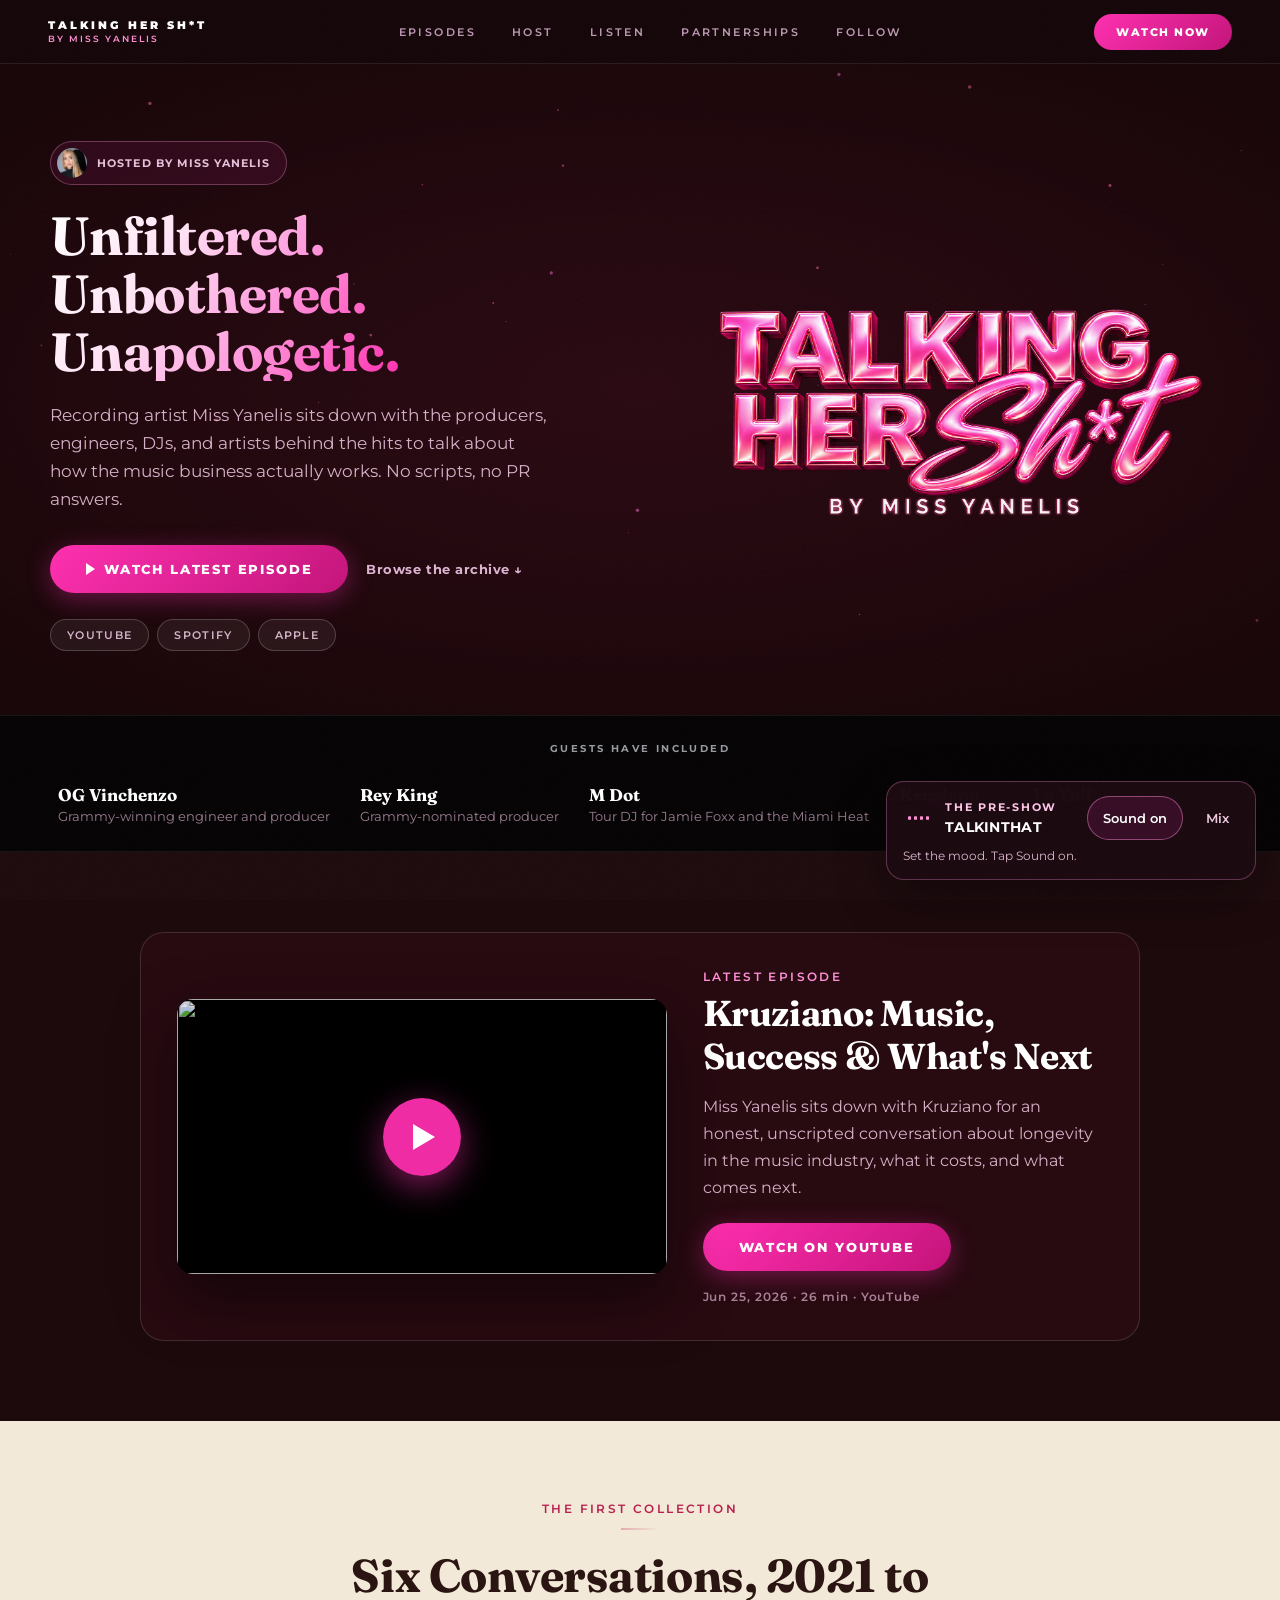
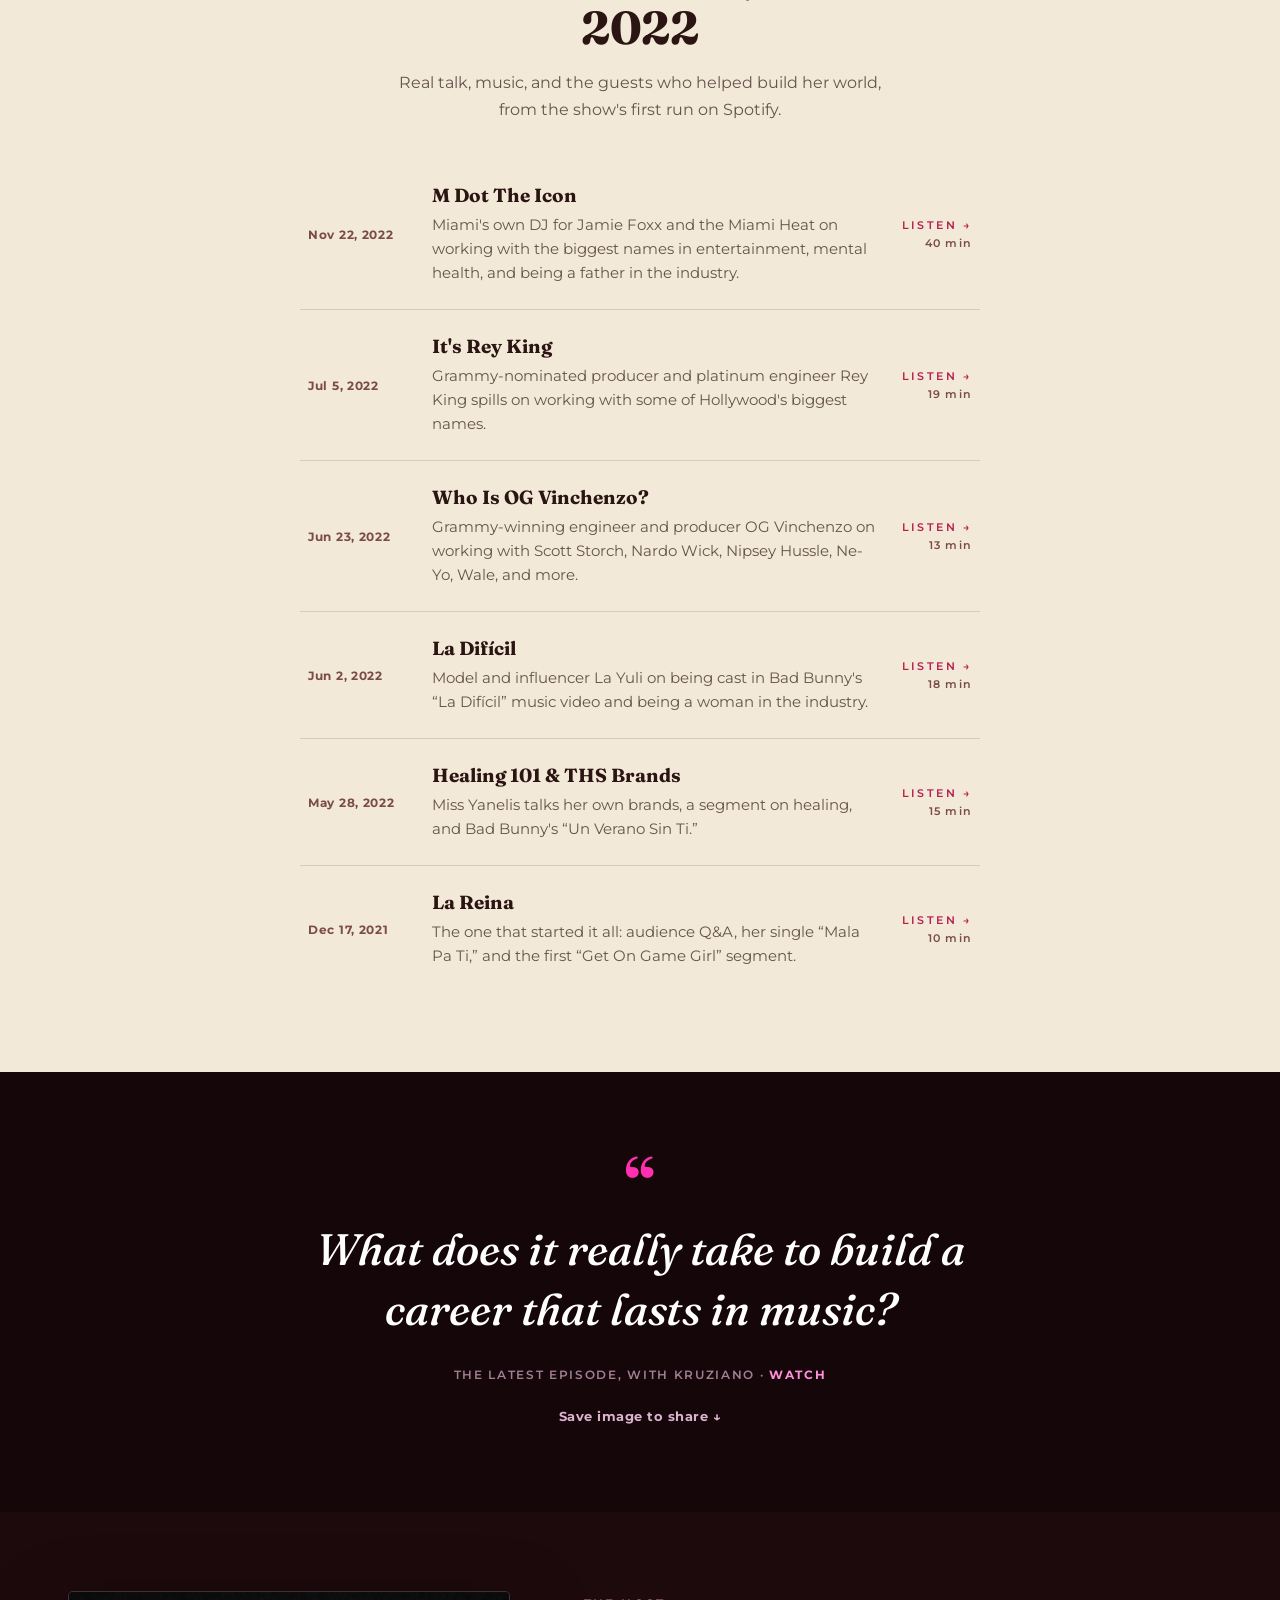
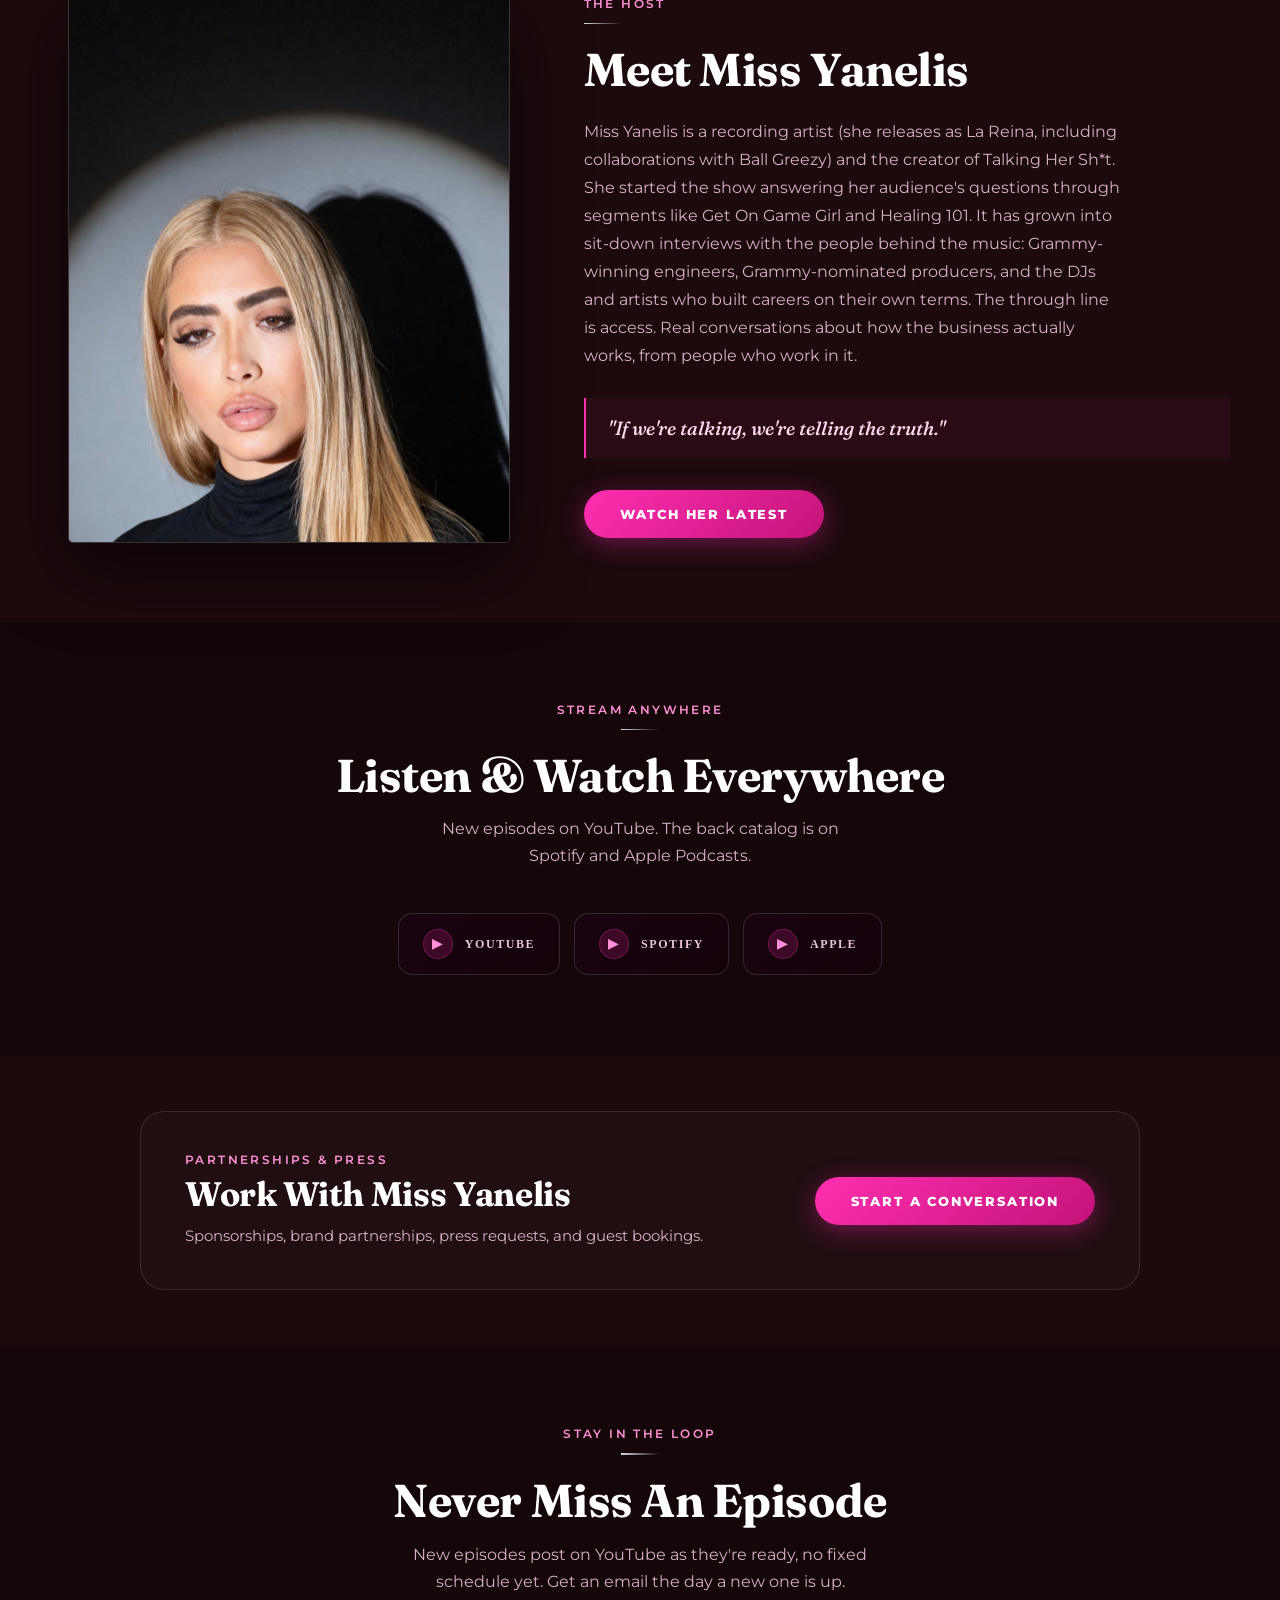
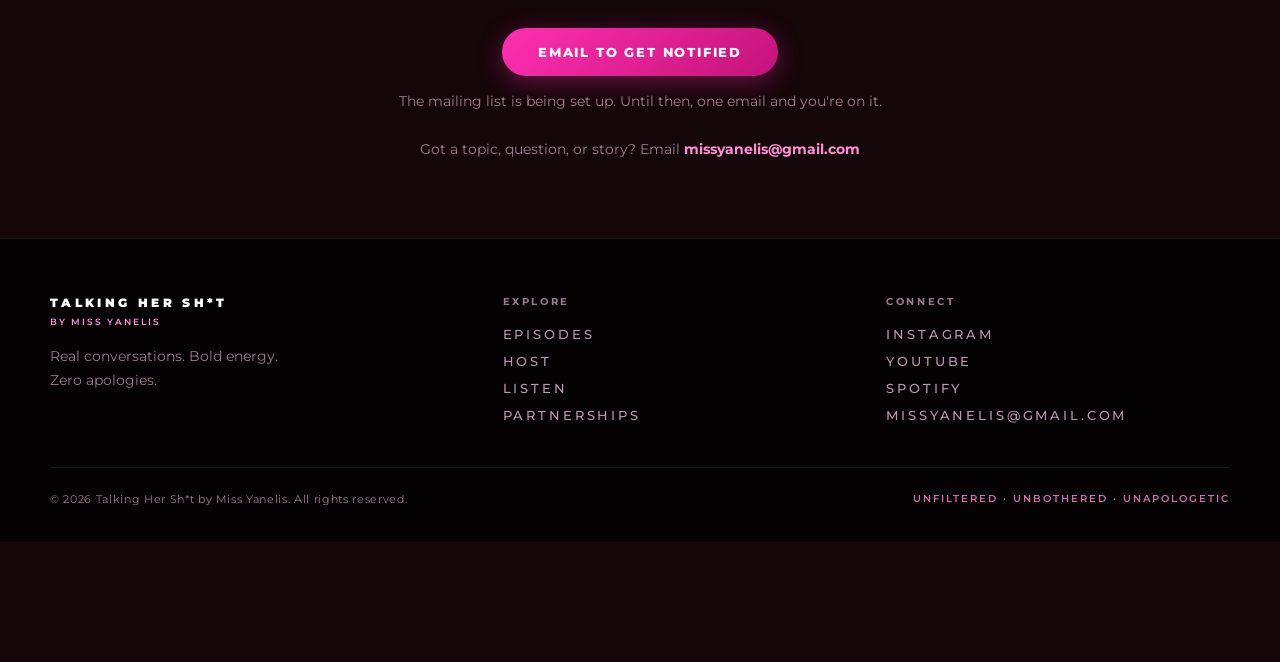
==== index.html @ a2548a0b "Add a consent-aware pre-show soundtrack with episode audio priority" ====
<!DOCTYPE html>
<html lang="en">
<head>
  <meta charset="UTF-8">
  <meta name="viewport" content="width=device-width, initial-scale=1.0">
  <script>document.documentElement.className+=' js';</script>
  <title>Talking Her Sh*t | By Miss Yanelis</title>
  <meta name="description" content="Recording artist Miss Yanelis sits down with the producers, engineers, DJs, and artists behind the music to talk about how the business actually works. Talking Her Sh*t: unfiltered, unbothered, unapologetic.">
  <meta name="theme-color" content="#150609">
  <meta property="og:type" content="website">
  <meta property="og:site_name" content="Talking Her Sh*t">
  <meta property="og:url" content="https://jayallen2.github.io/talking-her-sht-podcast/">
  <meta property="og:title" content="Talking Her Sh*t | By Miss Yanelis">
  <meta property="og:description" content="Recording artist Miss Yanelis in conversation with the producers, engineers, and artists behind the music.">
  <meta property="og:image" content="https://jayallen2.github.io/talking-her-sht-podcast/assets/logos/final/og-image.jpg">
  <meta property="og:image:width" content="1200">
  <meta property="og:image:height" content="630">
  <meta name="twitter:card" content="summary_large_image">
  <meta name="twitter:title" content="Talking Her Sh*t | By Miss Yanelis">
  <meta name="twitter:description" content="Recording artist Miss Yanelis in conversation with the producers, engineers, and artists behind the music.">
  <meta name="twitter:image" content="https://jayallen2.github.io/talking-her-sht-podcast/assets/logos/final/og-image.jpg">
  <!-- If a custom domain is added later (see SETUP.md, GitHub Pages, Custom domain),
       update the four absolute URLs above to match. -->
  <link rel="icon" type="image/png" sizes="32x32" href="./assets/logos/final/favicon-32.png">
  <link rel="icon" type="image/png" sizes="16x16" href="./assets/logos/final/favicon-16.png">
  <link rel="icon" href="./assets/logos/final/favicon.ico" sizes="any">
  <link rel="apple-touch-icon" sizes="180x180" href="./assets/logos/final/apple-touch-icon.png">
  <link rel="preconnect" href="https://fonts.googleapis.com">
  <link rel="preconnect" href="https://fonts.gstatic.com" crossorigin="">
  <link href="https://fonts.googleapis.com/css2?family=Fraunces:ital,wght@0,600;0,700;0,900;1,500;1,600&family=Montserrat:ital,wght@0,400;0,500;0,600;0,700;0,800;0,900;1,600&display=swap" rel="stylesheet">
  <!--
    ═══════════════════════════════════════════════════════════
    SITE CONFIG: edit ./config/site.config.js to update ALL
    website content. Do not hard-code URLs or copy in here.
    ═══════════════════════════════════════════════════════════
  -->
  <script src="./config/site.config.js"></script>
  <link rel="stylesheet" href="./assets/styles/soundtrack.css">
  <script src="./assets/scripts/soundtrack.js" defer></script>
  <style>
    /* ══════════════════════════════════════════════════
       PALETTE: deep black cherry (not flat black), one warm
       ivory reading surface, saturated pink reserved for
       actions and links, chrome for decorative finishes.
       Fraunces for display type, Montserrat for everything
       readable. The logo carries the most elaborate lettering.
       ══════════════════════════════════════════════════ */
    :root{
      --bg:        #150609;
      --bg2:       #1d0a0d;
      --bg-deep:   #040203;
      --ivory:     #f3e9d8;
      --ink:       #2a1512;
      --ink-soft:  rgba(42,21,18,.7);
      --ink-mute:  #7a4c45;
      --pink:      #ff2fb0;
      --pink-soft: #ff8fd6;
      --pink-ink:  #b8214f;
      --chrome:    #d7dbe2;
      --chrome-dim:rgba(215,219,226,.32);
      --text-soft: rgba(255,214,240,.82);
      --text-mute: rgba(255,206,240,.6);
    }

    /* ── Reset ──────────────────────────────────────── */
    html,body{margin:0;padding:0;background:var(--bg);overflow-x:hidden;scroll-behavior:smooth;}
    *{box-sizing:border-box;}
    a{text-decoration:none;}
    img{display:block;max-width:100%;}
    button,input,textarea{font-family:Montserrat,sans-serif;}
    section[id]{scroll-margin-top:72px;}

    /* ── Accessibility ──────────────────────────────── */
    .skip-link{position:absolute;left:12px;top:-60px;z-index:1000;background:var(--pink);color:#fff;padding:12px 20px;border-radius:10px;font-family:Montserrat,sans-serif;font-weight:800;font-size:13px;letter-spacing:.04em;transition:top .2s;}
    .skip-link:focus{top:12px;}
    :focus-visible{outline:2px solid var(--pink-soft);outline-offset:3px;border-radius:2px;}
    .noscript-note{background:var(--ivory);color:var(--ink);padding:16px 20px;font-family:Montserrat,sans-serif;font-size:15px;line-height:1.6;}
    .noscript-note a{color:var(--pink-ink);font-weight:700;}

    @media (prefers-reduced-motion: reduce){
      *{animation-duration:.001ms!important;animation-iteration-count:1!important;transition-duration:.001ms!important;}
      html{scroll-behavior:auto;}
    }

    /* ── Scroll reveal (only when JS is running, so a no-JS
       visitor never gets an invisible page) ─────────── */
    .js .rv{opacity:0;transform:translateY(20px);transition:opacity .8s cubic-bezier(.2,.8,.2,1),transform .8s cubic-bezier(.2,.8,.2,1);}
    .js .rv.in{opacity:1;transform:none;}

    /* ── Nav link ───────────────────────────────────── */
    .nl{font-family:Montserrat,sans-serif;font-weight:600;font-size:11px;letter-spacing:.22em;text-transform:uppercase;color:rgba(255,210,245,.72);text-decoration:none;transition:color .2s;}
    .nl:hover{color:#fff;}

    /* ── Section wrapper ────────────────────────────── */
    .sect{padding:80px 48px;}
    .inner{max-width:1180px;margin:0 auto;}
    .inner-md{max-width:1000px;margin:0 auto;}
    .inner-sm{max-width:680px;margin:0 auto;}
    .inner-xs{max-width:600px;margin:0 auto;}

    /* ── Section header helpers ─────────────────────── */
    .s-label{font-family:Montserrat,sans-serif;font-weight:600;font-size:12px;letter-spacing:.2em;text-transform:uppercase;color:var(--pink-soft);margin:0 0 12px;}
    .s-rule{width:38px;height:1.5px;background:linear-gradient(90deg,var(--chrome),transparent);margin-bottom:20px;}
    .s-rule-c{margin-left:auto;margin-right:auto;}
    .s-h{font-family:'Fraunces',serif;font-weight:700;font-size:clamp(28px,3.6vw,48px);letter-spacing:-.01em;color:#fff;line-height:1.14;margin:0;}
    .s-sub{font-family:Montserrat,sans-serif;font-size:16px;color:var(--text-soft);line-height:1.7;max-width:520px;margin:0 auto;}
    .tc{text-align:center;}
    .on-ivory .s-label{color:var(--pink-ink);}
    .on-ivory .s-rule{background:linear-gradient(90deg,rgba(184,33,79,.3),transparent);}
    .on-ivory .s-h{color:var(--ink);}
    .on-ivory .s-sub{color:var(--ink-soft);}

    /* ── Buttons ────────────────────────────────────── */
    .btn-p{display:inline-flex;align-items:center;justify-content:center;gap:9px;background:linear-gradient(135deg,var(--pink),#c4137a);color:#fff;padding:16px 36px;border-radius:999px;font-family:Montserrat,sans-serif;font-weight:800;font-size:13px;letter-spacing:.14em;text-transform:uppercase;white-space:nowrap;border:none;cursor:pointer;min-height:48px;box-shadow:0 6px 24px rgba(255,47,176,.35);transition:box-shadow .3s,transform .3s,opacity .2s;}
    .btn-p:hover{box-shadow:0 10px 34px rgba(255,47,176,.55);transform:translateY(-2px);}
    .btn-p[disabled]{opacity:.6;cursor:wait;transform:none;}
    .link-arrow{font-family:Montserrat,sans-serif;font-weight:700;font-size:13px;letter-spacing:.04em;color:rgba(255,210,245,.85);display:inline-flex;align-items:center;gap:6px;padding:8px 2px;}
    .link-arrow:hover{color:#fff;}

    /* ── Guest credits strip ─────────────────────────── */
    .cred-strip{background:var(--bg-deep);border-top:1px solid rgba(215,219,226,.08);border-bottom:1px solid rgba(215,219,226,.08);padding:26px 48px;}
    .cred-inner{max-width:1180px;margin:0 auto;display:flex;align-items:center;gap:28px;flex-wrap:wrap;justify-content:center;}
    .cred-label{font-family:Montserrat,sans-serif;font-weight:700;font-size:10px;letter-spacing:.24em;text-transform:uppercase;color:var(--chrome);opacity:.7;margin:0;white-space:nowrap;}
    .cred-list{list-style:none;margin:0;padding:0;display:flex;gap:10px 30px;flex-wrap:wrap;justify-content:center;}
    .cred-list li{font-family:Montserrat,sans-serif;font-size:13px;color:var(--text-mute);line-height:1.4;}
    .cred-list strong{display:block;font-family:'Fraunces',serif;font-weight:700;font-size:17px;color:#fff;letter-spacing:0;}

    /* ── Latest episode (featured conversation) ─────── */
    .latest-card{background:rgba(255,20,100,.05);border:1px solid rgba(215,219,226,.16);border-radius:24px;padding:36px;display:grid;grid-template-columns:1.1fr .9fr;gap:36px;align-items:center;}
    .video-facade{position:relative;aspect-ratio:16/9;border-radius:16px;overflow:hidden;background:#000;box-shadow:0 24px 60px rgba(0,0,0,.5);}
    .video-facade img{position:absolute;inset:0;width:100%;height:100%;object-fit:cover;opacity:.88;transition:opacity .3s,transform .5s;}
    .video-facade button{position:absolute;inset:0;width:100%;height:100%;background:none;border:0;cursor:pointer;display:flex;align-items:center;justify-content:center;padding:0;}
    .video-facade button:hover img{opacity:1;transform:scale(1.02);}
    .play-ring{position:relative;z-index:1;width:78px;height:78px;border-radius:50%;background:rgba(255,47,176,.94);display:flex;align-items:center;justify-content:center;box-shadow:0 10px 34px rgba(255,47,176,.5);transition:transform .25s;}
    .video-facade button:hover .play-ring{transform:scale(1.06);}
    .video-facade iframe{position:absolute;inset:0;width:100%;height:100%;border:0;}
    .rec-light{display:none;width:9px;height:9px;border-radius:50%;background:var(--pink);box-shadow:0 0 10px var(--pink),0 0 22px rgba(255,47,176,.6);margin-right:9px;vertical-align:middle;}
    .playing .rec-light{display:inline-block;}

    /* ── Episode rows (compact, real content, ivory surface) ── */
    .ep-row{display:grid;grid-template-columns:104px 1fr auto;gap:20px;align-items:center;padding:24px 8px;border-bottom:1px solid rgba(42,21,18,.14);}
    .ep-row:last-child{border-bottom:none;}
    .ep-row-date{font-family:Montserrat,sans-serif;font-weight:700;font-size:12px;letter-spacing:.06em;color:var(--ink-mute);white-space:nowrap;}
    .ep-row-title{font-family:'Fraunces',serif;font-weight:700;font-size:19px;color:var(--ink);margin:0 0 6px;}
    .ep-row-desc{font-family:Montserrat,sans-serif;font-size:15px;color:var(--ink-soft);line-height:1.6;margin:0;display:-webkit-box;-webkit-line-clamp:3;-webkit-box-orient:vertical;overflow:hidden;}
    .ep-row-action{font-family:Montserrat,sans-serif;font-weight:700;font-size:12px;letter-spacing:.1em;white-space:nowrap;display:flex;flex-direction:column;align-items:flex-end;gap:4px;}
    .ep-row-action a{color:var(--pink-ink);}
    .ep-row-action a:hover{color:var(--ink);}
    .ep-row-dur{color:var(--ink-mute);font-weight:600;font-size:11px;}

    /* ── Featured quote (one oversized, real) ────────── */
    .quote-mark{font-family:'Fraunces',serif;font-weight:700;font-size:64px;line-height:1;color:var(--pink);margin:0 0 4px;opacity:.85;}
    .quote-text{font-family:'Fraunces',serif;font-weight:500;font-style:italic;font-size:clamp(26px,4vw,44px);color:#fff;line-height:1.35;margin:0 auto 28px;max-width:820px;}
    .quote-credit{font-family:Montserrat,sans-serif;font-weight:600;font-size:12px;letter-spacing:.14em;text-transform:uppercase;color:var(--text-mute);margin:0;}
    .quote-credit a{color:var(--pink-soft);font-weight:700;}
    .quote-credit a:hover{color:#fff;}

    /* ── Business band ───────────────────────────────── */
    .biz-grid{display:grid;grid-template-columns:1.3fr auto;gap:40px;align-items:center;border:1px solid rgba(215,219,226,.14);border-radius:24px;padding:40px 44px;background:rgba(255,255,255,.02);}

    /* ── Form fields ────────────────────────────────── */
    .f-label{display:block;font-family:Montserrat,sans-serif;font-weight:700;font-size:11px;letter-spacing:.14em;text-transform:uppercase;color:var(--pink-soft);margin:0 0 8px;}
    .field{width:100%;background:rgba(255,255,255,.06);border:1px solid rgba(215,219,226,.3);border-radius:12px;padding:15px 20px;color:#fff;font-size:15px;font-weight:500;outline:none;transition:border-color .3s,box-shadow .3s;}
    .field::placeholder{color:rgba(255,210,240,.66);}
    .field:focus{border-color:var(--pink);box-shadow:0 0 0 3px rgba(255,47,176,.14);}
    .form-msg{font-family:Montserrat,sans-serif;font-size:14px;line-height:1.6;margin:14px 0 0;text-align:center;}
    .form-msg.err{color:#ffb3c6;}

    /* ── Platform buttons ───────────────────────────── */
    .plat-btn{display:flex;align-items:center;gap:12px;background:linear-gradient(135deg,rgba(28,4,20,.75),rgba(18,0,12,.6));border:1px solid rgba(215,219,226,.16);color:rgba(255,225,245,.88);padding:15px 24px;border-radius:14px;font-weight:600;font-size:12px;letter-spacing:.13em;text-transform:uppercase;transition:border-color .3s,background .3s,box-shadow .3s,transform .3s;}
    .plat-btn:hover{border-color:rgba(255,47,176,.5);background:rgba(255,47,176,.1);box-shadow:0 8px 28px rgba(255,47,176,.16);transform:translateY(-2px);}
    .plat-row{display:flex;gap:14px;justify-content:center;flex-wrap:wrap;}

    /* ── Utility ────────────────────────────────────── */
    .hidden{display:none!important;}
    .success-box{padding:24px 32px;border-radius:18px;background:rgba(255,47,176,.12);border:1px solid rgba(255,47,176,.4);text-align:center;}
    .gtext{background:linear-gradient(120deg,#fff 0%,#ffe4f5 32%,#ff9fdf 60%,var(--pink) 100%);-webkit-background-clip:text;-webkit-text-fill-color:transparent;background-clip:text;display:inline-block;}

    /* ══════════════════════════════════════════════════
       HERO: grid layout, text and art in separate columns
       so they structurally cannot overlap at any viewport.
       The particle canvas lives inside the hero only, so
       reading sections below stay perfectly still.
       ══════════════════════════════════════════════════ */
    #hero{position:relative;overflow:hidden;background:radial-gradient(140% 120% at 50% 50%,#2a0912 0%,#180508 50%,var(--bg) 100%);padding:clamp(48px,6vw,80px) clamp(20px,4vw,48px) 64px;}
    #hero-canvas{position:absolute;inset:0;width:100%;height:100%;pointer-events:none;z-index:0;}
    .hero-grid{position:relative;z-index:2;max-width:1180px;margin:0 auto;display:grid;grid-template-columns:minmax(0,1fr) minmax(0,1fr);gap:clamp(32px,5vw,72px);align-items:center;}
    .hero-text{max-width:560px;min-width:0;}
    /* The logo is a complete transparent lockup, with its own clear space.
       Keep its natural proportions: no clipping, masks, or blend effects. */
    #hero-logo{display:block;width:100%;height:auto;object-fit:contain;}
    .host-badge{display:inline-flex;align-items:center;gap:10px;background:rgba(255,47,176,.09);border:1px solid rgba(255,160,220,.3);border-radius:999px;padding:6px 16px 6px 6px;margin-bottom:22px;transition:border-color .2s;}
    .host-badge:hover{border-color:var(--pink-soft);}
    .host-badge img{width:30px;height:30px;border-radius:50%;object-fit:cover;flex:none;}
    .host-badge span{font-family:Montserrat,sans-serif;font-weight:700;font-size:11px;letter-spacing:.1em;text-transform:uppercase;color:rgba(255,220,245,.88);}
    #hero-headline{font-family:'Fraunces',serif;font-weight:700;font-size:clamp(34px,4.2vw,56px);letter-spacing:-.01em;line-height:1.08;margin:0 0 20px;}
    #hero-sub{font-family:Montserrat,sans-serif;font-weight:400;font-size:17px;color:var(--text-soft);line-height:1.65;max-width:500px;margin:0 0 32px;}
    .hero-cta-row{display:flex;gap:16px;flex-wrap:wrap;align-items:center;margin-bottom:26px;}
    .hero-art{position:relative;display:flex;align-items:center;justify-content:center;width:100%;max-width:560px;min-width:0;padding:16px 0;justify-self:center;}
    .hero-cta-row .btn-p{max-width:100%;white-space:normal;text-align:center;}

    /* ── Grids ──────────────────────────────────────── */
    .host-grid{display:grid;grid-template-columns:.85fr 1.15fr;gap:56px;align-items:center;}

    /* ── Nav ─────────────────────────────────────────── */
    #main-nav{position:sticky;top:0;z-index:200;height:64px;padding:0 48px;display:flex;align-items:center;justify-content:space-between;background:rgba(21,6,9,.94);backdrop-filter:blur(24px);-webkit-backdrop-filter:blur(24px);border-bottom:1px solid rgba(215,219,226,.1);}
    #mobile-menu{position:fixed;top:64px;left:0;right:0;z-index:199;background:rgba(15,4,6,.97);border-bottom:1px solid rgba(215,219,226,.12);padding:32px;display:flex;flex-direction:column;gap:24px;backdrop-filter:blur(20px);}

    /* ── Responsive ─────────────────────────────────── */
    @media(max-width:980px){
      .hero-grid{grid-template-columns:1fr;text-align:center;}
      .hero-text{width:100%;max-width:560px;margin:0 auto;}
      #hero-logo{margin-left:auto;margin-right:auto;}
      .hero-cta-row{justify-content:center;}
      #hero-sub{margin-left:auto;margin-right:auto;}
      #hero-platform-pills{justify-content:center;}
      .hero-art{order:-1;max-width:460px;}
      #hero{padding-top:40px;}
      .latest-card{grid-template-columns:1fr;gap:26px;}
      .biz-grid{grid-template-columns:1fr;gap:22px;}
    }
    @media(max-width:860px){
      #main-nav,.cred-strip{padding-left:20px;padding-right:20px;}
      #hero{padding-left:20px;padding-right:20px;}
      footer{padding-left:20px!important;padding-right:20px!important;}
      .desk-nav{display:none!important;}
      #menu-toggle{display:flex!important;}
      .host-grid,.foot-grid{grid-template-columns:1fr!important;}
      .host-grid{gap:36px;}
      .foot-grid{gap:32px!important;}
      .sect{padding:64px 20px!important;}
      .latest-card{padding:24px;}
      .biz-grid{padding:28px 24px;}
      .cred-inner{justify-content:flex-start;}
    }
    @media(max-width:600px){
      .ep-row{grid-template-columns:1fr;gap:8px;}
      .ep-row-action{flex-direction:row;justify-content:space-between;align-items:center;margin-top:6px;}
      .cred-inner{flex-direction:column;align-items:flex-start;gap:16px;}
      .cred-list{flex-direction:column;gap:14px;justify-content:flex-start;}
    }
    @media(max-width:540px){
      #hero{padding:28px 20px 48px;}
      .hero-grid{gap:24px;}
      .hero-art{max-width:360px;}
      #hero-headline{font-size:clamp(32px,8.5vw,42px);}
      .hero-cta-row .btn-p{padding-left:24px;padding-right:24px;}
    }
    @media(max-width:480px){
      #nav-listen-btn{display:none;}
    }
  </style>
</head>
<body>

<a href="#main" class="skip-link">Skip to content</a>
<noscript>
  <p class="noscript-note">This page loads its episode list with JavaScript. Without it, you can still find the show on
    <a href="https://www.youtube.com/@missyanelismusic">YouTube</a>,
    <a href="https://open.spotify.com/show/3GHaGbPcpZmkXpfnpPo76O">Spotify</a>,
    <a href="https://podcasts.apple.com/us/podcast/talking-her-shit/id1600983984">Apple Podcasts</a>, and
    <a href="https://www.instagram.com/talkinghershit/">Instagram</a>.</p>
</noscript>

<!-- Atmosphere: grain noise overlay -->
<div aria-hidden="true" style="position:fixed;inset:0;pointer-events:none;z-index:9998;opacity:.034;background-image:url(&quot;data:image/svg+xml,%3Csvg xmlns='http://www.w3.org/2000/svg' width='180' height='180'%3E%3Cfilter id='n'%3E%3CfeTurbulence type='fractalNoise' baseFrequency='.78' numOctaves='4' stitchTiles='stitch'/%3E%3CfeColorMatrix type='saturate' values='0'/%3E%3C/filter%3E%3Crect width='180' height='180' filter='url(%23n)'/%3E%3C/svg%3E&quot;);background-size:180px;"></div>

<!-- ── NAV ───────────────────────────────────────────── -->
<nav id="main-nav" aria-label="Primary">
  <div style="flex:none;display:flex;flex-direction:column;gap:3px;">
    <span id="nav-brand-name" style="font-family:Montserrat,sans-serif;font-weight:900;font-size:11px;letter-spacing:.28em;color:#fff;text-transform:uppercase;line-height:1;">Talking Her Sh*t</span>
    <span id="nav-brand-byline" style="font-family:Montserrat,sans-serif;font-weight:600;font-size:9px;letter-spacing:.22em;color:var(--pink-soft);text-transform:uppercase;line-height:1;">By Miss Yanelis</span>
  </div>
  <div class="desk-nav" style="display:flex;gap:36px;">
    <a href="#latest" class="nl">Episodes</a>
    <a href="#host" class="nl">Host</a>
    <a href="#listen" class="nl">Listen</a>
    <a href="#business" class="nl">Partnerships</a>
    <a href="https://www.instagram.com/talkinghershit/" id="nav-ig-link" class="nl" target="_blank" rel="noopener" aria-label="Follow on Instagram (opens in a new tab)">Follow</a>
  </div>
  <div style="display:flex;align-items:center;gap:12px;">
    <a href="#latest" id="nav-listen-btn" class="btn-p" style="font-size:11px;padding:11px 22px;min-height:auto;box-shadow:none;">Watch Now</a>
    <button id="menu-toggle" type="button" onclick="THS.toggleMenu()" aria-expanded="false" aria-controls="mobile-menu" style="display:none;flex-direction:column;gap:5px;cursor:pointer;padding:10px;background:none;border:none;" aria-label="Open menu">
      <span style="width:20px;height:1.5px;background:rgba(255,210,245,.85);display:block;border-radius:2px;"></span>
      <span style="width:20px;height:1.5px;background:rgba(255,210,245,.85);display:block;border-radius:2px;"></span>
      <span style="width:20px;height:1.5px;background:rgba(255,210,245,.85);display:block;border-radius:2px;"></span>
    </button>
  </div>
</nav>
<div id="mobile-menu" class="hidden">
  <a href="#latest" class="nl" onclick="THS.closeMenu()" style="font-size:17px;color:#fff;">Episodes</a>
  <a href="#host" class="nl" onclick="THS.closeMenu()" style="font-size:17px;color:#fff;">Host</a>
  <a href="#listen" class="nl" onclick="THS.closeMenu()" style="font-size:17px;color:#fff;">Listen</a>
  <a href="#business" class="nl" onclick="THS.closeMenu()" style="font-size:17px;color:#fff;">Partnerships</a>
  <a href="https://www.instagram.com/talkinghershit/" id="mob-ig-link" class="nl" onclick="THS.closeMenu()" style="font-size:17px;color:var(--pink-soft);" target="_blank" rel="noopener">@talkinghershit</a>
  <a href="#latest" id="mob-listen-btn" class="btn-p" onclick="THS.closeMenu()">Watch Now</a>
</div>

<main id="main" tabindex="-1">

<!-- ── HERO ──────────────────────────────────────────── -->
<section id="hero" aria-label="Introduction">
  <canvas id="hero-canvas" aria-hidden="true"></canvas>
  <div class="hero-grid">
    <div class="hero-text">
      <a href="#host" class="host-badge">
        <img src="./assets/images/final/yanelis-portrait.jpg" alt="">
        <span>Hosted by Miss Yanelis</span>
      </a>
      <h1 id="hero-headline" class="gtext">Unfiltered.<br>Unbothered.<br>Unapologetic.</h1>
      <p id="hero-sub"></p>
      <div class="hero-cta-row">
        <a href="#" id="hero-primary-btn" class="btn-p" target="_blank" rel="noopener"><span aria-hidden="true" style="width:0;height:0;border-left:9px solid #fff;border-top:6px solid transparent;border-bottom:6px solid transparent;"></span><span id="hero-primary-label">Watch Latest Episode</span></a>
        <a href="#episodes" class="link-arrow">Browse the archive &darr;</a>
      </div>
      <div id="hero-platform-pills" style="display:flex;gap:8px;flex-wrap:wrap;"></div>
    </div>
    <div class="hero-art">
      <img id="hero-logo" src="./assets/logos/final/talking-her-sht-logo-refined.png" width="1774" height="887" alt="Talking Her Sh*t by Miss Yanelis" fetchpriority="high" decoding="async">
    </div>
  </div>
</section>

<!-- ── GUEST CREDITS (credibility by association, real names only) ── -->
<section class="cred-strip" aria-label="Guests have included">
  <div class="cred-inner">
    <p class="cred-label" id="cred-label"></p>
    <ul class="cred-list" id="cred-list"></ul>
  </div>
</section>

<!-- ── LATEST EPISODE (one large featured conversation, plays on the page) ── -->
<section id="latest" class="sect" style="background:var(--bg2);">
  <div class="inner-md">
    <div class="latest-card rv" id="latest-card">
      <div class="video-facade" id="latest-video">
        <button type="button" id="latest-play" aria-label="Play the latest episode">
          <img id="latest-thumb" src="" alt="">
          <span class="play-ring" aria-hidden="true"><span style="width:0;height:0;border-left:22px solid #fff;border-top:13px solid transparent;border-bottom:13px solid transparent;margin-left:5px;"></span></span>
        </button>
      </div>
      <div>
        <p class="s-label" style="margin:0 0 8px;"><span class="rec-light" aria-hidden="true"></span><span id="latest-label"></span></p>
        <h2 id="latest-title" style="font-family:'Fraunces',serif;font-weight:700;font-size:clamp(26px,3vw,36px);letter-spacing:-.01em;color:#fff;line-height:1.2;margin:0 0 14px;"></h2>
        <p id="latest-desc" style="font-family:Montserrat,sans-serif;font-size:16px;color:var(--text-soft);line-height:1.7;margin:0 0 22px;"></p>
        <div style="display:flex;align-items:center;gap:18px;flex-wrap:wrap;">
          <a href="#" id="latest-watch-btn" class="btn-p" target="_blank" rel="noopener"></a>
          <span id="latest-meta" style="font-family:Montserrat,sans-serif;font-weight:600;font-size:12px;letter-spacing:.08em;color:var(--text-mute);"></span>
        </div>
      </div>
    </div>
  </div>
</section>

<!-- ── EPISODES: the archive as a collection, on the ivory reading surface ── -->
<section id="episodes" class="sect on-ivory" style="background:var(--ivory);">
  <div class="inner-sm">
    <div class="rv tc" style="margin-bottom:12px;">
      <p class="s-label">The First Collection</p>
      <div class="s-rule s-rule-c"></div>
      <h2 class="s-h" style="margin-bottom:14px;">Six Conversations, 2021 to 2022</h2>
      <p class="s-sub">Real talk, music, and the guests who helped build her world, from the show's first run on Spotify.</p>
    </div>
    <div id="episode-rows" class="rv" style="margin-top:36px;"></div>
  </div>
</section>

<!-- ── FEATURED QUOTE (one oversized, real) ─────────── -->
<section class="sect tc" style="background:var(--bg);">
  <div class="inner-sm">
    <p class="quote-mark rv" aria-hidden="true">&ldquo;</p>
    <p id="quote-text" class="quote-text rv"></p>
    <p class="quote-credit rv" id="quote-credit"></p>
    <a href="#" id="quote-share-link" class="link-arrow rv hidden" download style="margin-top:18px;">Save image to share &darr;</a>
  </div>
</section>

<!-- ── HOST ─────────────────────────────────────────────── -->
<section id="host" class="sect" style="background:var(--bg2);">
  <div class="inner">
    <div class="host-grid">
      <div class="rv" style="aspect-ratio:4/5;border-radius:4px;overflow:hidden;box-shadow:0 0 0 1px rgba(215,219,226,.2),0 28px 72px rgba(0,0,0,.6);max-width:440px;margin:0 auto;">
        <img id="host-portrait" src="./assets/images/final/yanelis-portrait.jpg" alt="Miss Yanelis" style="width:100%;height:100%;object-fit:cover;object-position:center top;" loading="lazy">
      </div>
      <div class="rv">
        <p class="s-label">The Host</p>
        <div class="s-rule"></div>
        <h2 id="host-heading" style="font-family:'Fraunces',serif;font-weight:700;font-size:clamp(30px,3.6vw,46px);letter-spacing:-.01em;color:#fff;line-height:1.12;margin:0 0 22px;"></h2>
        <p id="host-body" style="font-family:Montserrat,sans-serif;font-size:16px;color:var(--text-soft);line-height:1.75;max-width:540px;margin:0 0 28px;"></p>
        <div style="border-left:2px solid var(--pink);padding:16px 22px;background:rgba(255,47,176,.05);margin-bottom:32px;">
          <p id="host-quote" style="margin:0;font-family:'Fraunces',serif;font-weight:500;font-style:italic;font-size:19px;color:#ffd9ef;line-height:1.5;"></p>
        </div>
        <a href="#" id="host-btn" class="btn-p" target="_blank" rel="noopener">Watch Her Latest</a>
      </div>
    </div>
  </div>
</section>

<!-- ── LISTEN EVERYWHERE ──────────────────────────────── -->
<section id="listen" class="sect" style="background:var(--bg);">
  <div class="inner">
    <div class="rv tc" style="margin-bottom:44px;">
      <p class="s-label">Stream Anywhere</p>
      <div class="s-rule s-rule-c"></div>
      <h2 class="s-h" style="margin-bottom:12px;">Listen &amp; Watch Everywhere</h2>
      <p class="s-sub" style="max-width:400px;">New episodes on YouTube. The back catalog is on Spotify and Apple Podcasts.</p>
    </div>
    <div id="platform-buttons" class="plat-row rv"></div>
  </div>
</section>

<!-- ── PARTNERSHIPS & PRESS ───────────────────────────── -->
<section id="business" class="sect" style="background:var(--bg2);padding-top:56px;padding-bottom:56px;">
  <div class="inner-md">
    <div class="biz-grid rv">
      <div>
        <p class="s-label" id="biz-label" style="margin-bottom:8px;"></p>
        <h2 id="biz-heading" style="font-family:'Fraunces',serif;font-weight:700;font-size:clamp(24px,2.8vw,34px);letter-spacing:-.01em;color:#fff;line-height:1.15;margin:0 0 10px;"></h2>
        <p id="biz-text" style="font-family:Montserrat,sans-serif;font-size:15px;color:var(--text-soft);line-height:1.65;margin:0;max-width:520px;"></p>
      </div>
      <a href="#" id="biz-btn" class="btn-p"></a>
    </div>
  </div>
</section>

<!-- ── NEWSLETTER ─────────────────────────────────────── -->
<section class="sect" style="background:var(--bg);">
  <div class="inner-xs">
    <div class="rv tc" style="margin-bottom:32px;">
      <p class="s-label">Stay In The Loop</p>
      <div class="s-rule s-rule-c"></div>
      <h2 id="news-heading" class="s-h" style="margin-bottom:14px;"></h2>
      <p id="news-sub" class="s-sub" style="margin-bottom:0;"></p>
    </div>
    <div id="news-success" class="success-box hidden" role="status"><p style="font-family:Montserrat,sans-serif;font-weight:700;font-size:16px;color:#ffd9ef;margin:0;">You're in. You'll hear about new episodes first.</p></div>
    <form id="news-form" class="rv hidden" style="display:flex;flex-direction:column;gap:6px;max-width:440px;margin:0 auto;" onsubmit="THS.handleNews(event)">
      <label class="f-label" for="news-email">Email address</label>
      <input id="news-email" type="email" name="email" placeholder="you@example.com" required class="field" autocomplete="email" style="margin-bottom:12px;">
      <button type="submit" class="btn-p" id="news-submit" style="border:none;">Notify Me</button>
      <p id="news-error" class="form-msg err hidden" role="alert">That didn't go through. Try again, or email us directly below.</p>
    </form>
    <div id="news-fallback" class="rv tc hidden">
      <a href="#" id="news-fallback-btn" class="btn-p">Email To Get Notified</a>
      <p class="form-msg" style="color:var(--text-mute);">The mailing list is being set up. Until then, one email and you're on it.</p>
    </div>
    <p class="rv tc" style="font-family:Montserrat,sans-serif;font-size:14px;color:var(--text-mute);margin:28px 0 0;">Got a topic, question, or story? Email <a href="#" id="news-contact-link" style="color:var(--pink-soft);font-weight:700;"></a></p>
  </div>
</section>

</main>

<!-- ── FOOTER ──────────────────────────────────────────── -->
<footer style="padding:56px 48px 36px;background:var(--bg-deep);border-top:1px solid rgba(215,219,226,.1);">
  <div class="inner">
    <div class="foot-grid" style="display:grid;grid-template-columns:1.2fr 1fr 1fr;gap:40px;margin-bottom:44px;">
      <div>
        <p id="foot-name" style="font-family:Montserrat,sans-serif;font-weight:900;font-size:12px;letter-spacing:.28em;color:#fff;text-transform:uppercase;margin:0 0 6px;">Talking Her Sh*t</p>
        <p id="foot-byline" style="font-family:Montserrat,sans-serif;font-weight:600;font-size:9px;letter-spacing:.22em;color:var(--pink-soft);text-transform:uppercase;margin:0 0 18px;">By Miss Yanelis</p>
        <p style="font-family:Montserrat,sans-serif;font-size:14px;color:var(--text-mute);line-height:1.7;max-width:240px;margin:0;">Real conversations. Bold energy. Zero apologies.</p>
      </div>
      <div>
        <p style="font-family:Montserrat,sans-serif;font-weight:700;font-size:10px;letter-spacing:.26em;text-transform:uppercase;color:var(--text-mute);margin:0 0 18px;">Explore</p>
        <div style="display:flex;flex-direction:column;gap:11px;">
          <a href="#latest" class="nl" style="font-size:13px;font-weight:500;">Episodes</a>
          <a href="#host" class="nl" style="font-size:13px;font-weight:500;">Host</a>
          <a href="#listen" class="nl" style="font-size:13px;font-weight:500;">Listen</a>
          <a href="#business" class="nl" style="font-size:13px;font-weight:500;">Partnerships</a>
        </div>
      </div>
      <div>
        <p style="font-family:Montserrat,sans-serif;font-weight:700;font-size:10px;letter-spacing:.26em;text-transform:uppercase;color:var(--text-mute);margin:0 0 18px;">Connect</p>
        <div id="foot-social" style="display:flex;flex-direction:column;gap:11px;"></div>
        <a href="#" id="foot-contact" class="nl hidden" style="display:block;margin-top:11px;font-size:13px;font-weight:500;"></a>
      </div>
    </div>
    <div style="border-top:1px solid rgba(215,219,226,.1);padding-top:24px;display:flex;align-items:center;justify-content:space-between;flex-wrap:wrap;gap:12px;">
      <p id="foot-copy" style="font-family:Montserrat,sans-serif;font-size:11px;letter-spacing:.06em;color:var(--text-mute);margin:0;"></p>
      <p id="foot-tag" style="font-family:Montserrat,sans-serif;font-weight:600;font-size:10px;letter-spacing:.2em;text-transform:uppercase;color:rgba(255,143,214,.8);margin:0;"></p>
    </div>
  </div>
</footer>

<!-- ════════════════════════════════════════════════════
     MAIN SCRIPT
     Config population + interactive features.
     All content is read from window.SITE_CONFIG.
     ════════════════════════════════════════════════════ -->
<script>
var THS = (function () {
  'use strict';

  var reduceMotion = window.matchMedia && window.matchMedia('(prefers-reduced-motion: reduce)').matches;

  /* ── Helpers ─────────────────────────────────── */
  var C = window.SITE_CONFIG || {};
  function g(id) { return document.getElementById(id); }
  function s(id, t) { var e=g(id); if(e) e.textContent=t||''; }
  function h(id, v) { var e=g(id); if(e) e.innerHTML=v||''; }
  function href(id, u) { var e=g(id); if(e&&u) e.href=u; }
  function show(id) { var e=g(id); if(e) e.classList.remove('hidden'); }
  function hide(id) { var e=g(id); if(e) e.classList.add('hidden'); }
  function esc(v){ return String(v==null?'':v).replace(/[&<>"']/g,function(c){return {'&':'&amp;','<':'&lt;','>':'&gt;','"':'&quot;',"'":'&#39;'}[c];}); }
  function safe(v,d) { return (v!=null&&v!=='')? v : (d||''); }
  function mailto(addr, subject){ return 'mailto:'+addr+(subject?'?subject='+encodeURIComponent(subject):''); }

  /* ── Shorthands into config ──────────────────── */
  var br    = C.brand||{};
  var seo   = C.seo||{};
  var ast   = C.assets||{};
  var hero  = C.hero||{};
  var cred  = C.guestCredits||{};
  var latest= C.latestEpisode||{};
  var abt   = C.about||{};
  var biz   = C.business||{};
  var soc   = C.socialLinks||{};
  var ftr   = C.footer||{};
  var news  = C.newsletter||{};
  var fq    = C.featuredQuote||{};

  /* ── SEO ─────────────────────────────────────── */
  function applySEO() {
    document.title = safe(seo.pageTitle,'Talking Her Sh*t | By Miss Yanelis');
    var dm=document.querySelector('meta[name="description"]'); if(dm&&seo.metaDescription) dm.content=seo.metaDescription;
  }

  /* ── Config to DOM ───────────────────────────── */
  function applyConfig() {
    var logo=(ast.logo||{}); var mic=(ast.microphone||{}); var port=(ast.portrait||{});
    var logoEl=g('hero-logo'); if(logoEl&&logo.path) logoEl.src=logo.path;
    var micEl=g('hero-mic'); if(micEl&&mic.path) micEl.src=mic.path;
    document.querySelectorAll('#host-portrait, .host-badge img').forEach(function(el){ if(port.path) el.src=port.path; });

    s('nav-brand-name',   safe(br.siteName,  'Talking Her Sh*t'));
    s('nav-brand-byline', safe(br.byline,    'By Miss Yanelis'));
    var igUrl = safe((soc.instagram||{}).url, 'https://www.instagram.com/talkinghershit/');
    href('nav-ig-link', igUrl);
    href('mob-ig-link', igUrl);

    var hl=g('hero-headline');
    if(hl&&hero.headline) hl.innerHTML=hero.headline.replace(/\n/g,'<br>');
    s('hero-sub', safe(hero.subheadline));
    href('hero-primary-btn', safe(hero.primaryButtonUrl,'#'));
    s('hero-primary-label', safe(hero.primaryButtonText,'Watch Latest Episode'));

    var plat=(C.podcastPlatforms||[]).filter(function(p){return p.enabled!==false;});
    h('hero-platform-pills', plat.map(function(p){
      return '<a href="'+esc(safe(p.url,'#'))+'" target="_blank" rel="noopener" style="display:inline-flex;align-items:center;background:rgba(255,255,255,.06);border:1px solid rgba(215,219,226,.22);color:rgba(255,220,245,.8);padding:8px 16px;border-radius:999px;font-family:Montserrat,sans-serif;font-weight:600;font-size:11px;letter-spacing:.12em;text-transform:uppercase;">'+esc(p.label)+'</a>';
    }).join(''));

    /* Guest credits strip */
    s('cred-label', safe(cred.label,'Guests have included'));
    h('cred-list', (cred.items||[]).map(function(c){
      return '<li><strong>'+esc(safe(c.name))+'</strong>'+esc(safe(c.role))+'</li>';
    }).join(''));

    /* Latest episode */
    s('latest-label', safe(latest.label,'Latest Episode'));
    s('latest-title', safe(latest.title));
    s('latest-desc',  safe(latest.description));
    var lw=g('latest-watch-btn');
    if(lw){ lw.href=safe(latest.watchUrl,'#'); lw.textContent=safe(latest.watchLabel,'Watch Now'); }
    s('latest-meta', [safe(latest.date),safe(latest.duration),safe(latest.source)].filter(Boolean).join(' · '));
    var playBtn=g('latest-play'), thumb=g('latest-thumb');
    if(latest.youtubeId){
      if(thumb){
        thumb.src='https://img.youtube.com/vi/'+encodeURIComponent(latest.youtubeId)+'/maxresdefault.jpg';
        thumb.onerror=function(){ this.onerror=null; this.src='https://img.youtube.com/vi/'+encodeURIComponent(latest.youtubeId)+'/hqdefault.jpg'; };
      }
      if(playBtn){ playBtn.setAttribute('aria-label','Play: '+safe(latest.title,'the latest episode')); playBtn.addEventListener('click', playLatest); }
    } else if(g('latest-video')) {
      g('latest-video').classList.add('hidden');
      var card=g('latest-card'); if(card) card.style.gridTemplateColumns='1fr';
    }

    /* Featured quote */
    s('quote-text', safe(fq.quote));
    var qc=g('quote-credit');
    if(qc){ qc.innerHTML = esc(safe(fq.credit)) + (fq.url ? ' · <a href="'+esc(fq.url)+'" target="_blank" rel="noopener">'+esc(safe(fq.linkLabel,'Listen'))+'</a>' : ''); }
    var qs=g('quote-share-link');
    if(qs && fq.shareImage){ qs.href=fq.shareImage; show('quote-share-link'); }

    /* Host */
    s('host-heading', safe(abt.heading));
    s('host-body',    safe(abt.body));
    var hq=g('host-quote'); if(hq&&abt.quote) hq.textContent=abt.quote;
    href('host-btn', safe(abt.buttonUrl,'#'));
    var hb=g('host-btn'); if(hb&&abt.buttonText) hb.textContent=abt.buttonText;

    /* Business */
    var bizSection=g('business');
    if(ftr.contactEmail && biz.heading){
      s('biz-label',   safe(biz.label,'Partnerships & Press'));
      s('biz-heading', biz.heading);
      s('biz-text',    safe(biz.text));
      var bb=g('biz-btn'); if(bb){ bb.textContent=safe(biz.buttonText,'Get In Touch'); bb.href=mailto(ftr.contactEmail, biz.subject); }
    } else if(bizSection){ bizSection.classList.add('hidden'); }

    /* Newsletter: honest fallback until a real endpoint exists */
    s('news-heading', safe(news.heading,'Never Miss An Episode'));
    s('news-sub',      safe(news.subtext));
    if(safe(news.actionUrl,'')){ show('news-form'); }
    else if(ftr.contactEmail){
      var fb=g('news-fallback-btn'); if(fb) fb.href=mailto(ftr.contactEmail,'Notify me about new Talking Her Sh*t episodes');
      show('news-fallback');
    }
    var cEl=g('news-contact-link');
    if(cEl && ftr.contactEmail){ cEl.href=mailto(ftr.contactEmail); cEl.textContent=ftr.contactEmail; }

    /* Footer */
    s('foot-name',   safe(br.siteName,'Talking Her Sh*t'));
    s('foot-byline', safe(br.byline));
    s('foot-copy',   '© '+new Date().getFullYear()+' '+safe(ftr.copyrightName,'Talking Her Sh*t by Miss Yanelis')+'. All rights reserved.');
    s('foot-tag',    safe(ftr.footerTagline,'Unfiltered · Unbothered · Unapologetic'));

    var socKeys=Object.keys(soc);
    h('foot-social', socKeys.filter(function(k){return soc[k].enabled!==false;}).map(function(k){
      return '<a href="'+esc(safe((soc[k]||{}).url,'#'))+'" target="_blank" rel="noopener" class="nl" style="font-size:13px;font-weight:500;">'+esc((soc[k]||{}).label||k)+'</a>';
    }).join(''));

    if(ftr.contactEmail) {
      href('foot-contact', mailto(ftr.contactEmail));
      s('foot-contact', ftr.contactEmail);
      show('foot-contact');
    }
  }

  /* ── On-page player: swap the facade for the real embed on demand.
     The pink recording light next to the label lights only while an
     episode is actually playing on the page. ────────────────── */
  var latestPlayer=null;
  function playLatest() {
    var wrap=g('latest-video'); if(!wrap||!latest.youtubeId) return;
    var facade=wrap.innerHTML;
    function stopEpisode(){
      if(latestPlayer&&latestPlayer.pauseVideo){ latestPlayer.pauseVideo(); }
      else {
        wrap.innerHTML=facade;
        var play=g('latest-play'); if(play) play.addEventListener('click',playLatest);
      }
      var card=g('latest-card'); if(card) card.classList.remove('playing');
      s('latest-label','Latest episode');
    }
    if(window.Soundtrack) window.Soundtrack.hold('youtube',stopEpisode);
    var iframe=document.createElement('iframe');
    iframe.id='latest-youtube-player';
    iframe.src='https://www.youtube-nocookie.com/embed/'+encodeURIComponent(latest.youtubeId)+'?autoplay=1&playsinline=1&rel=0&enablejsapi=1&origin='+encodeURIComponent(location.origin);
    iframe.title=safe(latest.title,'Latest episode');
    iframe.allow='accelerometer; autoplay; clipboard-write; encrypted-media; gyroscope; picture-in-picture; web-share';
    iframe.setAttribute('allowfullscreen','');
    wrap.innerHTML=''; wrap.appendChild(iframe);
    s('latest-label','Ready to play');
    function connectPlayer(){
      if(!iframe.isConnected) return;
      latestPlayer=new YT.Player(iframe,{
        events:{
          onReady:function(e){
            var state=e.target.getPlayerState();
            if(state===1||state===3) playerState({data:state});
          },
          onStateChange:playerState,
          onError:function(){
            var card=g('latest-card'); if(card) card.classList.remove('playing');
            s('latest-label','Watch on YouTube below');
          }
        }
      });
    }
    function playerState(e){
      var card=g('latest-card'); if(card) card.classList.toggle('playing',e.data===1);
      if(e.data===1||e.data===3){
        if(window.Soundtrack) window.Soundtrack.hold('youtube',stopEpisode);
        s('latest-label',e.data===1?'Now playing':'Loading episode');
      } else if(e.data===0){
        if(window.Soundtrack) window.Soundtrack.release('youtube');
        s('latest-label','Latest episode');
      } else if(e.data===2){ s('latest-label','Episode paused'); }
    }
    if(window.YT&&window.YT.Player){ connectPlayer(); }
    else {
      var previousReady=window.onYouTubeIframeAPIReady;
      window.onYouTubeIframeAPIReady=function(){
        if(previousReady) previousReady();
        connectPlayer();
      };
      if(!g('youtube-player-api')){
        var api=document.createElement('script'); api.id='youtube-player-api';
        api.src='https://www.youtube.com/iframe_api'; document.head.appendChild(api);
      }
    }
  }

  /* ── Render: episode archive rows ────────────── */
  function renderEpisodes() {
    var cont=g('episode-rows'); if(!cont) return;
    var eps=C.episodes||[];
    cont.innerHTML=eps.map(function(ep){
      return '<div class="ep-row">'
        +'<div class="ep-row-date">'+esc(safe(ep.date))+'</div>'
        +'<div><h3 class="ep-row-title">'+esc(safe(ep.title))+'</h3><p class="ep-row-desc">'+esc(safe(ep.description))+'</p></div>'
        +'<div class="ep-row-action"><a href="'+esc(safe(ep.url,'#'))+'" target="_blank" rel="noopener" aria-label="Listen: '+esc(safe(ep.title))+'" class="nl">Listen &rarr;</a><span class="ep-row-dur">'+esc(safe(ep.duration))+'</span></div>'
        +'</div>';
    }).join('');
  }

  /* ── Render: platform buttons ────────────────── */
  function renderPlatforms() {
    var cont=g('platform-buttons'); if(!cont) return;
    var plat=(C.podcastPlatforms||[]).filter(function(p){return p.enabled!==false;});
    cont.innerHTML=plat.map(function(p){
      return '<a href="'+esc(safe(p.url,'#'))+'" target="_blank" rel="noopener" class="plat-btn">'
        +'<span aria-hidden="true" style="width:30px;height:30px;border-radius:50%;background:rgba(255,47,176,.16);border:1px solid rgba(255,47,176,.3);flex:none;display:flex;align-items:center;justify-content:center;"><span style="font-size:13px;color:var(--pink-soft);font-weight:900;">&#9654;</span></span>'
        +esc(p.label)+'</a>';
    }).join('');
  }

  /* ── Mobile menu ─────────────────────────────── */
  var menuOpen=false;
  function setMenu(open) {
    menuOpen=open;
    var m=g('mobile-menu'); if(m) m.classList.toggle('hidden',!open);
    var btn=g('menu-toggle');
    if(btn){ btn.setAttribute('aria-expanded', open?'true':'false'); btn.setAttribute('aria-label', open?'Close menu':'Open menu'); if(!open) btn.focus(); }
  }
  function toggleMenu(){ setMenu(!menuOpen); }
  function closeMenu(){ if(menuOpen) setMenu(false); }
  document.addEventListener('keydown', function(e){ if(e.key==='Escape') closeMenu(); });

  /* ── Newsletter submit: real result, not a fake success ── */
  function handleNews(e) {
    e.preventDefault();
    var url=safe((news||{}).actionUrl,''); if(!url) return;
    var form=e.target, btn=g('news-submit');
    hide('news-error');
    if(btn){ btn.disabled=true; btn.textContent='Sending…'; }
    fetch(url,{method:'POST',body:new FormData(form),headers:{'Accept':'application/json'}})
      .then(function(r){ if(!r.ok) throw new Error(r.status); hide('news-form'); show('news-success'); })
      .catch(function(){ show('news-error'); if(btn){ btn.disabled=false; btn.textContent='Notify Me'; } });
  }

  /* ── Ambient particle canvas, hero only (skipped for reduced motion) ── */
  function initCanvas() {
    if(reduceMotion) return;
    var canvas=g('hero-canvas'), heroEl=g('hero'); if(!canvas||!heroEl) return;
    var ctx=canvas.getContext('2d');
    var w,h,dpr,parts;
    function rand(a,b){return a+Math.random()*(b-a);}
    function resize(){
      dpr=Math.min(window.devicePixelRatio||1,2);
      w=heroEl.clientWidth; h=heroEl.clientHeight;
      canvas.width=w*dpr; canvas.height=h*dpr;
      ctx.setTransform(dpr,0,0,dpr,0,0);
    }
    resize();
    window.addEventListener('resize',resize);
    parts=Array.from({length:32},function(){
      return{x:Math.random()*w,y:Math.random()*h,r:rand(.4,1.8),s:rand(.04,.24),a:Math.random(),tw:rand(.004,.02),hue:rand(320,342)};
    });
    (function draw(){
      ctx.clearRect(0,0,w,h);
      for(var i=0;i<parts.length;i++){
        var p=parts[i]; p.y-=p.s; p.a+=p.tw;
        if(p.y<-4){p.y=h+4;p.x=Math.random()*w;}
        var al=.14+.34*Math.abs(Math.sin(p.a));
        ctx.beginPath();
        ctx.fillStyle='hsla('+p.hue+',100%,'+(64+p.r*5)+'%,'+al+')';
        ctx.arc(p.x,p.y,p.r,0,Math.PI*2); ctx.fill();
      }
      requestAnimationFrame(draw);
    })();
  }

  /* ── Scroll reveal ───────────────────────────── */
  function initReveal() {
    if(reduceMotion){ document.querySelectorAll('.rv').forEach(function(e){e.classList.add('in');}); return; }
    function check(){
      var vh=window.innerHeight;
      document.querySelectorAll('.rv:not(.in)').forEach(function(e){
        if(e.getBoundingClientRect().top<vh-40) e.classList.add('in');
      });
    }
    check();
    window.addEventListener('scroll',check,{passive:true});
    [80,350,900].forEach(function(d){setTimeout(check,d);});
  }

  /* ── Nav scroll shade ─────────────────────────── */
  function initNav() {
    var nav=g('main-nav');
    window.addEventListener('scroll',function(){
      var sc=Math.min(1,window.scrollY/180);
      if(nav) nav.style.background='rgba(21,6,9,'+(0.94+sc*.05)+')';
    },{passive:true});
  }

  /* ── Boot ────────────────────────────────────── */
  document.addEventListener('DOMContentLoaded',function(){
    applySEO();
    applyConfig();
    renderEpisodes();
    renderPlatforms();
    initReveal();
    initCanvas();
    initNav();
  });

  return {
    toggleMenu: toggleMenu,
    closeMenu:  closeMenu,
    handleNews: handleNews
  };
})();
</script>
</body>
</html>
---- assets/styles/soundtrack.css ----
/* A small listening-room control, shared with the site's cherry/pink palette. */
body.has-soundtrack{padding-bottom:120px;}
.soundtrack{position:fixed;z-index:180;right:24px;bottom:max(20px,env(safe-area-inset-bottom));width:370px;max-width:calc(100% - 32px);border:1px solid rgba(255,143,214,.3);border-radius:18px;background:rgba(27,9,16,.97);box-shadow:0 16px 48px rgba(0,0,0,.4);color:#fff;font-family:Montserrat,sans-serif;padding:14px 16px;backdrop-filter:blur(20px);}
.soundtrack[hidden],.soundtrack [hidden]{display:none!important;}
.soundtrack-row{display:flex;align-items:center;gap:12px;}
.soundtrack-copy{min-width:0;flex:1;}
.soundtrack-eyebrow{display:block;font-size:11px;font-weight:700;letter-spacing:.16em;color:#ffc6e9;margin-bottom:4px;}
.soundtrack-title{display:block;font-size:14px;font-weight:700;letter-spacing:.02em;overflow-wrap:anywhere;}
.soundtrack button{cursor:pointer;font:600 13px Montserrat,sans-serif;min-height:44px;}
.soundtrack-toggle{flex:none;border:1px solid rgba(255,143,214,.45);border-radius:999px;padding:9px 15px;color:#fff;background:rgba(255,47,176,.12);}
.soundtrack-toggle:hover{background:rgba(255,47,176,.25);border-color:var(--pink-soft);}
.soundtrack-toggle[aria-pressed=true]{background:var(--pink-soft);border-color:var(--pink-soft);color:#290b1b;}
.soundtrack-mix{border:0;background:none;color:#efc9df;padding:0 2px;min-width:44px;}
.soundtrack-mix[aria-expanded=true]{color:#fff;}
.soundtrack-bottom{display:flex;align-items:center;justify-content:space-between;gap:8px;margin-top:7px;}
.soundtrack-status{font-size:12px;line-height:1.5;color:#dcb6cd;margin:0;}
.soundtrack-resume{color:#ffb9e5;background:none;border:0;text-decoration:underline;text-underline-offset:4px;padding:0;white-space:nowrap;}
.soundtrack-panel{border-top:1px solid rgba(255,143,214,.18);padding-top:14px;margin-top:12px;}
.soundtrack-volume-row{display:flex;align-items:center;gap:12px;}
.soundtrack-volume-row label{font-size:14px;}
.soundtrack-volume-row input{flex:1;min-width:50px;width:100%;height:28px;accent-color:var(--pink-soft);cursor:pointer;}
.soundtrack-volume-row output{font-size:12px;width:32px;text-align:right;color:#ffcfec;}
.soundtrack-panel p{margin:9px 0 0;font-size:12px;line-height:1.6;color:#dcb6cd;}
.soundtrack-meter{display:flex;align-items:center;justify-content:center;gap:3px;width:30px;height:30px;flex:none;}
.soundtrack-meter i{width:3px;height:18px;border-radius:3px;background:#ff8fd6;transform:scaleY(.2);transform-origin:center;transition:transform .15s;}
.soundtrack[data-playing=true] .soundtrack-meter i{animation:soundtrack-pulse .9s ease-in-out infinite alternate;}
.soundtrack[data-playing=true] .soundtrack-meter i:nth-child(2){animation-delay:-.6s;height:26px;}
.soundtrack[data-playing=true] .soundtrack-meter i:nth-child(3){animation-delay:-.3s;height:22px;}
.soundtrack[data-playing=true] .soundtrack-meter i:nth-child(4){animation-delay:-.8s;height:16px;}
@keyframes soundtrack-pulse{from{transform:scaleY(.25)}to{transform:scaleY(1)}}
@media(max-width:540px){
  .soundtrack{right:16px;bottom:max(12px,env(safe-area-inset-bottom));padding:12px;}
  .soundtrack-row{gap:8px;}
  .soundtrack-meter{width:22px;gap:2px;}
  .soundtrack-toggle{padding:9px 12px;}
}
@media(prefers-reduced-motion:reduce){
  .soundtrack[data-playing=true] .soundtrack-meter i{animation:none;transform:scaleY(.75);}
}
@media(max-width:380px){.soundtrack-meter{display:none;}}
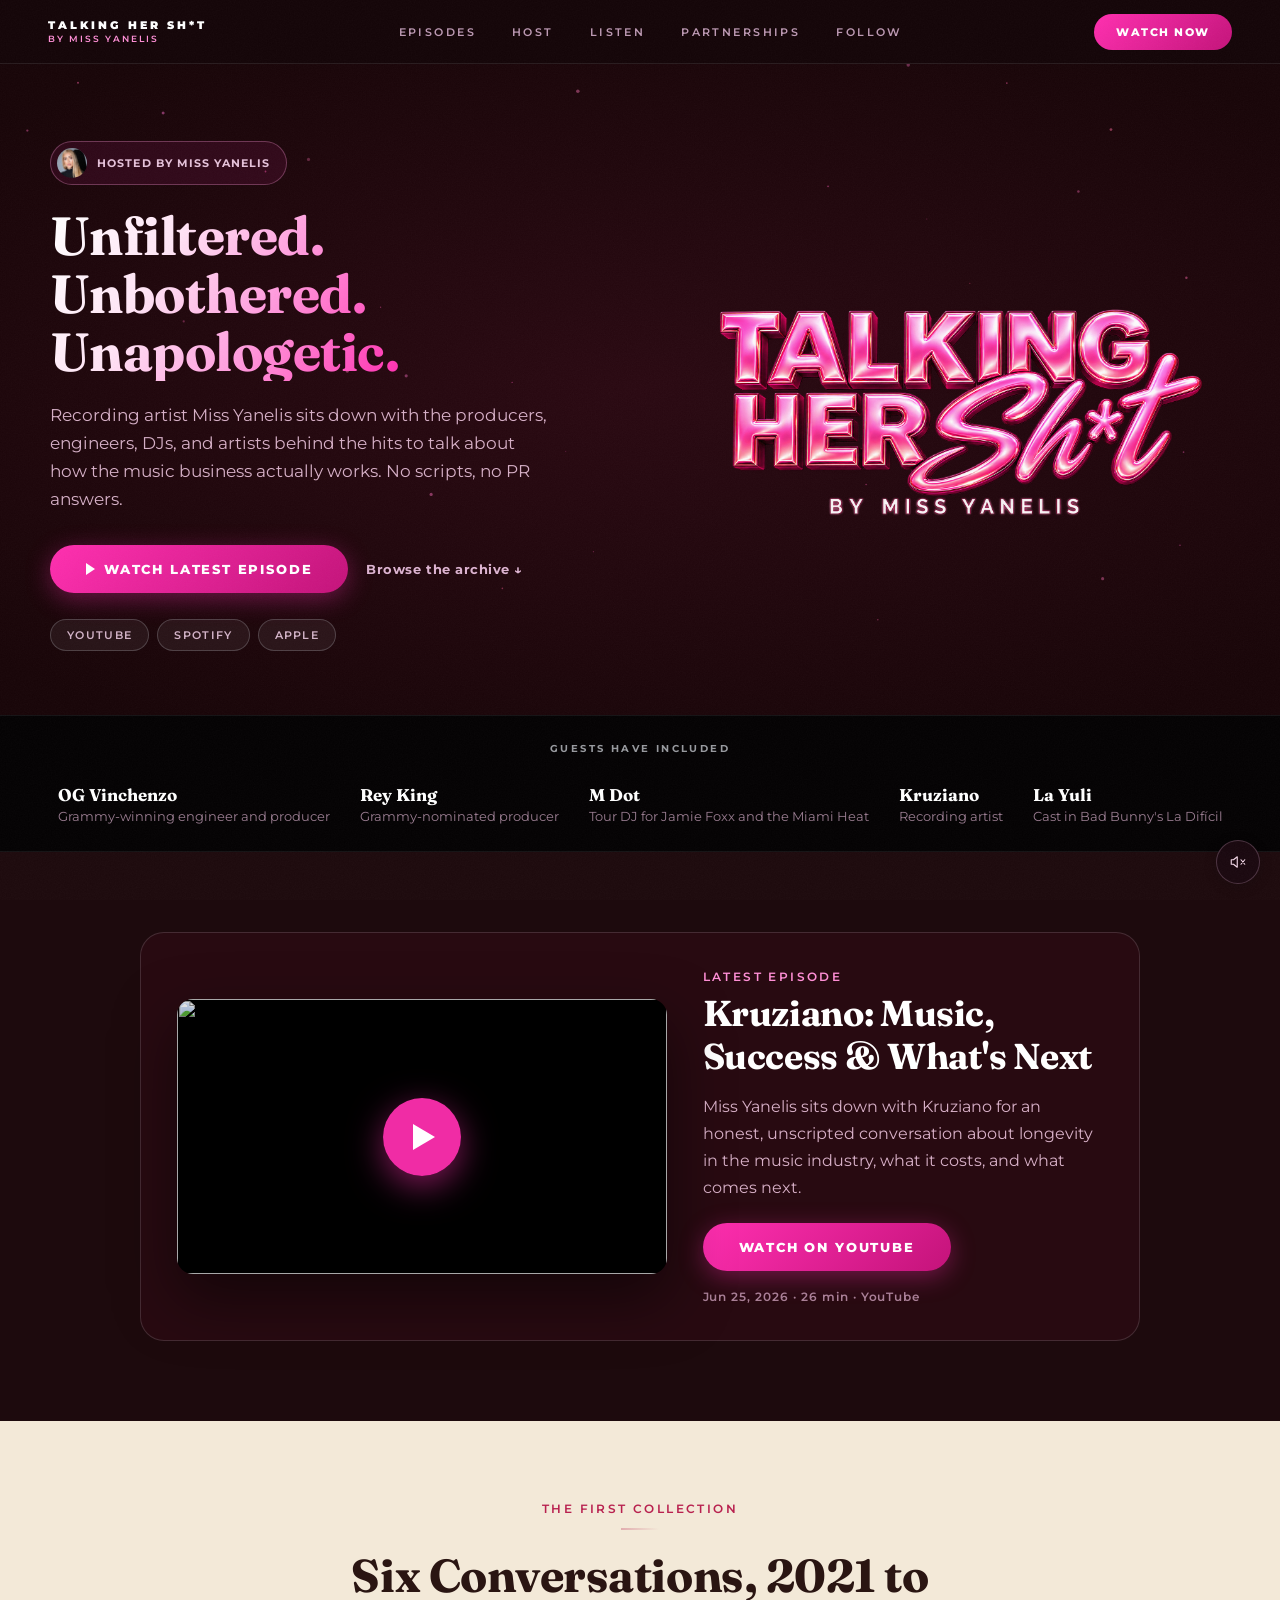
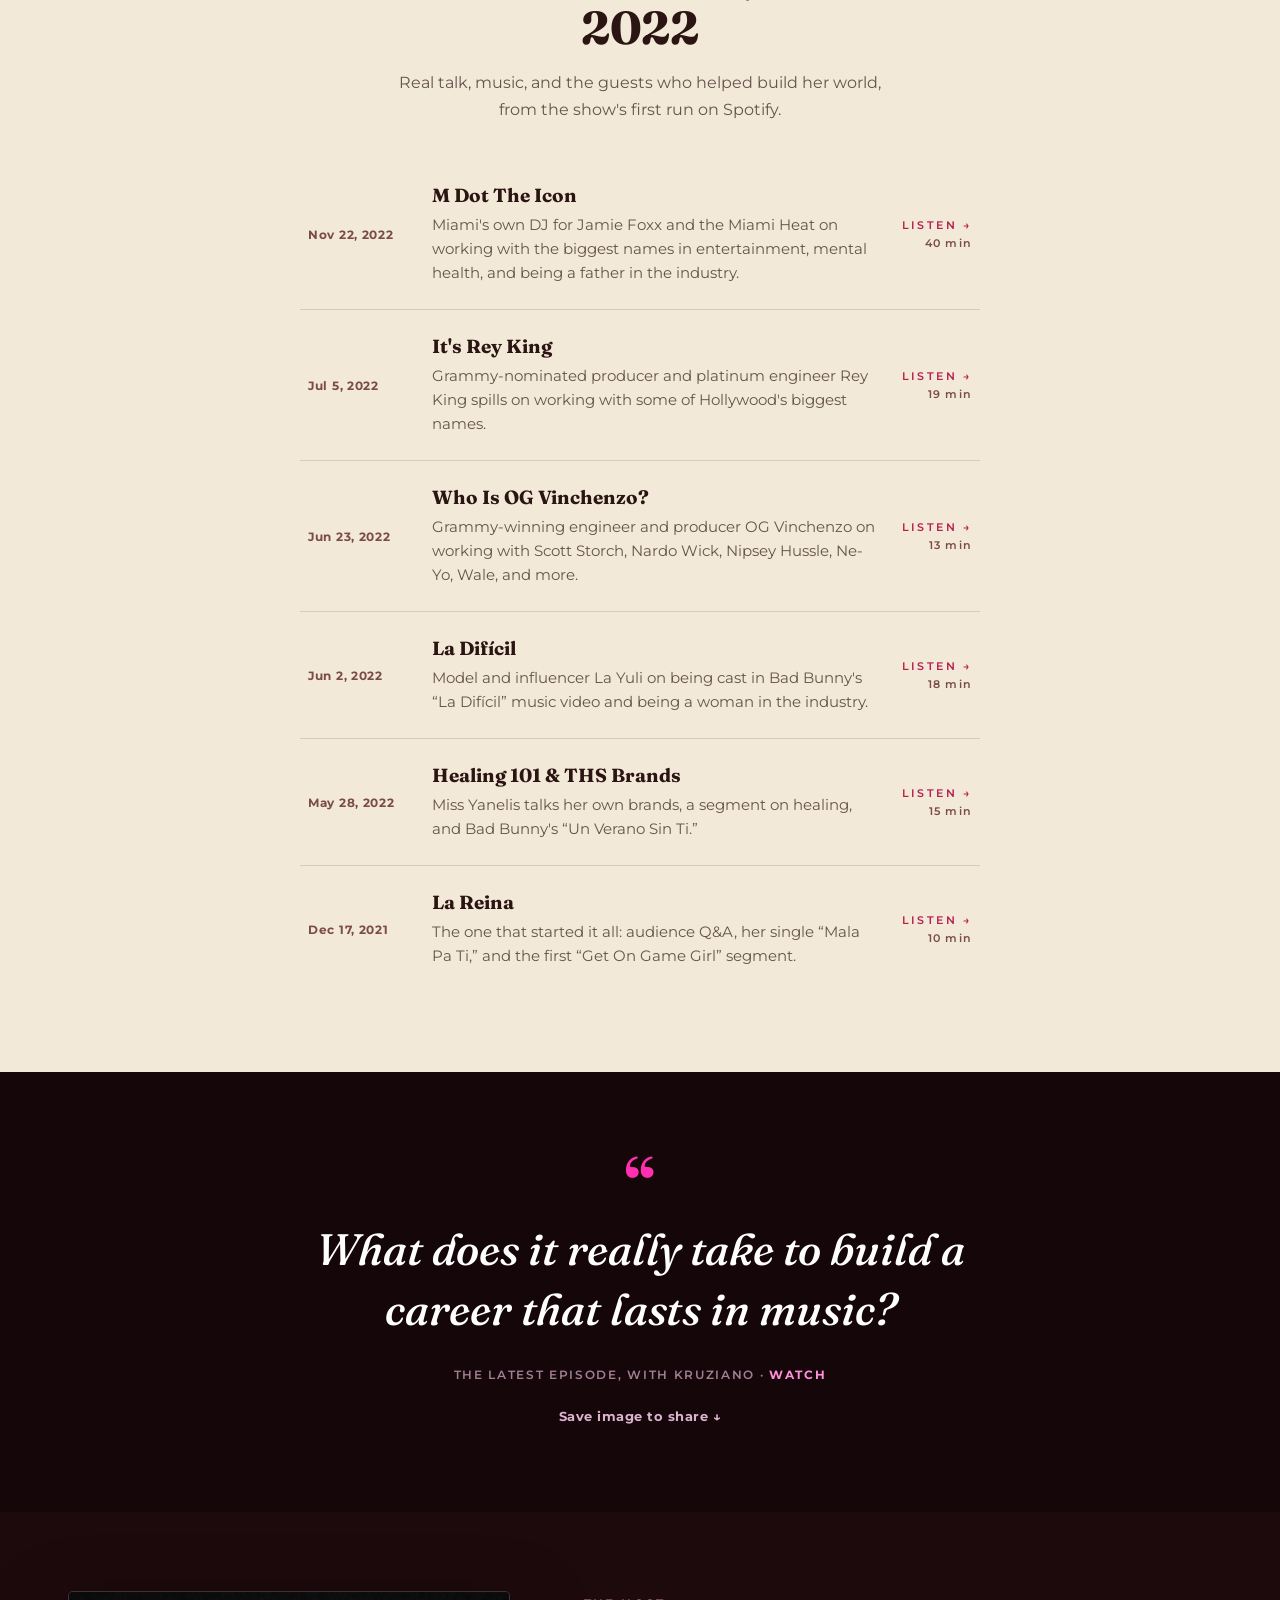
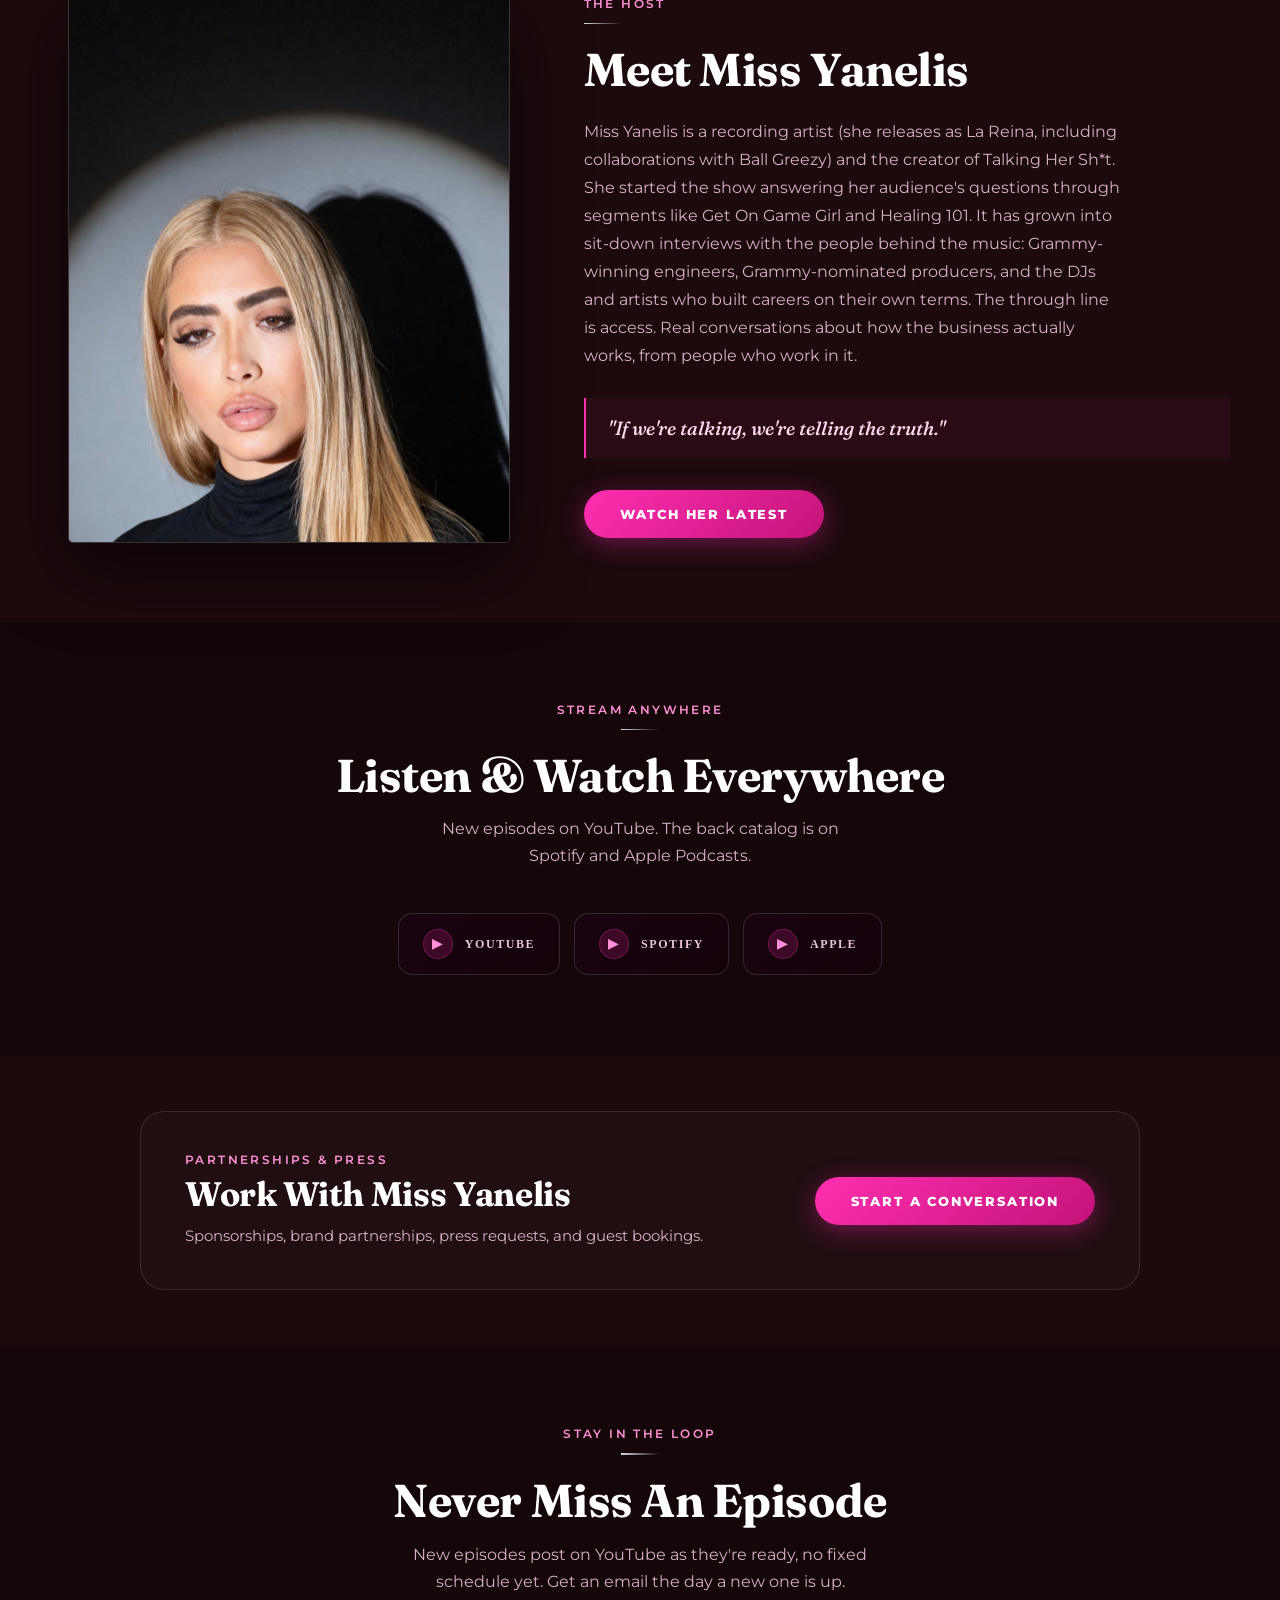
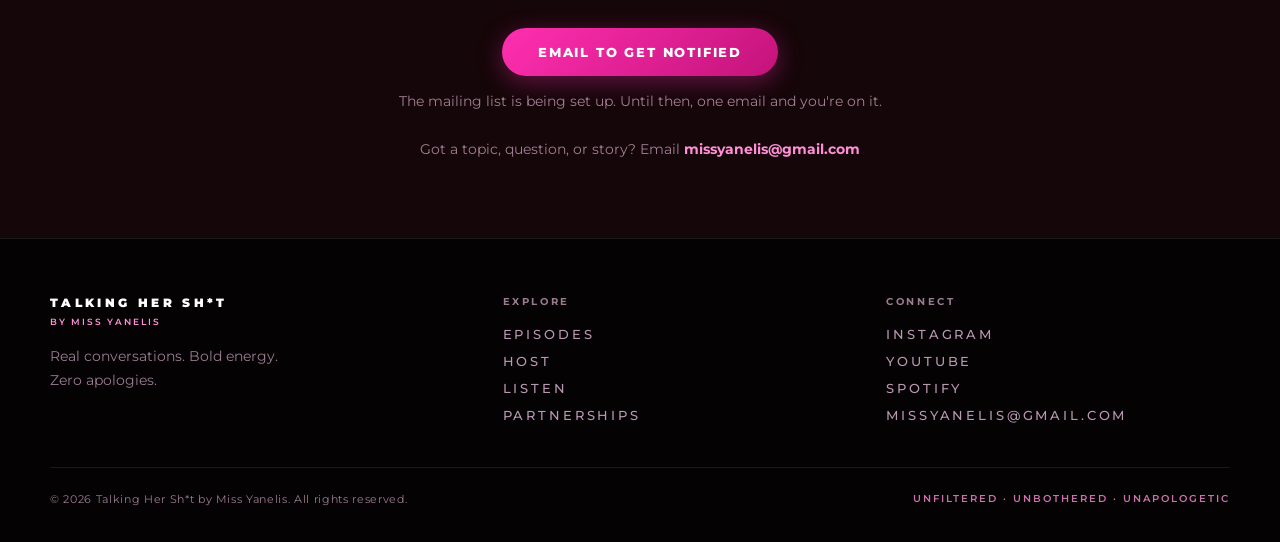
==== commit 0f42481f: "Reduce soundtrack controls to a discreet corner button" ====
--- a/index.html
+++ b/index.html
@@ -35,8 +35,8 @@
     ═══════════════════════════════════════════════════════════
   -->
   <script src="./config/site.config.js"></script>
-  <link rel="stylesheet" href="./assets/styles/soundtrack.css">
-  <script src="./assets/scripts/soundtrack.js" defer></script>
+  <link rel="stylesheet" href="./assets/styles/soundtrack.css?v=2">
+  <script src="./assets/scripts/soundtrack.js?v=2" defer></script>
   <style>
     /* ══════════════════════════════════════════════════
        PALETTE: deep black cherry (not flat black), one warm
--- a/assets/styles/soundtrack.css
+++ b/assets/styles/soundtrack.css
@@ -1,7 +1,12 @@
-/* A small listening-room control, shared with the site's cherry/pink palette. */
-body.has-soundtrack{padding-bottom:120px;}
-.soundtrack{position:fixed;z-index:180;right:24px;bottom:max(20px,env(safe-area-inset-bottom));width:370px;max-width:calc(100% - 32px);border:1px solid rgba(255,143,214,.3);border-radius:18px;background:rgba(27,9,16,.97);box-shadow:0 16px 48px rgba(0,0,0,.4);color:#fff;font-family:Montserrat,sans-serif;padding:14px 16px;backdrop-filter:blur(20px);}
-.soundtrack[hidden],.soundtrack [hidden]{display:none!important;}
+/* A single quiet sound button; the controls appear only on request. */
+.soundtrack{position:fixed;z-index:180;right:20px;bottom:max(16px,env(safe-area-inset-bottom));width:44px;height:44px;color:#f4d8e8;font-family:Montserrat,sans-serif;}
+.soundtrack [hidden]{display:none!important;}
+.soundtrack-mix{display:flex;align-items:center;justify-content:center;width:44px;height:44px;padding:0;border:1px solid rgba(255,206,240,.22);border-radius:50%;color:inherit;background:rgba(27,9,16,.88);backdrop-filter:blur(12px);box-shadow:0 3px 14px rgba(0,0,0,.15);}
+.soundtrack-mix:hover,.soundtrack-mix[aria-expanded=true]{color:#fff;border-color:var(--pink-soft);}
+.soundtrack-wave{display:none;}
+.soundtrack[data-playing=true] .soundtrack-wave{display:block;}
+.soundtrack[data-playing=true] .soundtrack-muted{display:none;}
+.soundtrack[data-playing=true] .soundtrack-mix{color:var(--pink-soft);}
 .soundtrack-row{display:flex;align-items:center;gap:12px;}
 .soundtrack-copy{min-width:0;flex:1;}
 .soundtrack-eyebrow{display:block;font-size:11px;font-weight:700;letter-spacing:.16em;color:#ffc6e9;margin-bottom:4px;}
@@ -10,31 +15,13 @@
 .soundtrack-toggle{flex:none;border:1px solid rgba(255,143,214,.45);border-radius:999px;padding:9px 15px;color:#fff;background:rgba(255,47,176,.12);}
 .soundtrack-toggle:hover{background:rgba(255,47,176,.25);border-color:var(--pink-soft);}
 .soundtrack-toggle[aria-pressed=true]{background:var(--pink-soft);border-color:var(--pink-soft);color:#290b1b;}
-.soundtrack-mix{border:0;background:none;color:#efc9df;padding:0 2px;min-width:44px;}
-.soundtrack-mix[aria-expanded=true]{color:#fff;}
-.soundtrack-bottom{display:flex;align-items:center;justify-content:space-between;gap:8px;margin-top:7px;}
+.soundtrack-bottom{display:flex;align-items:center;justify-content:space-between;flex-wrap:wrap;gap:4px 8px;margin-top:12px;}
 .soundtrack-status{font-size:12px;line-height:1.5;color:#dcb6cd;margin:0;}
 .soundtrack-resume{color:#ffb9e5;background:none;border:0;text-decoration:underline;text-underline-offset:4px;padding:0;white-space:nowrap;}
-.soundtrack-panel{border-top:1px solid rgba(255,143,214,.18);padding-top:14px;margin-top:12px;}
-.soundtrack-volume-row{display:flex;align-items:center;gap:12px;}
+.soundtrack-panel{position:absolute;right:0;bottom:54px;width:310px;max-width:calc(100vw - 32px);max-height:calc(100dvh - 130px);overflow-y:auto;padding:18px;border:1px solid rgba(255,143,214,.25);border-radius:16px;background:#1b0910;box-shadow:0 12px 40px rgba(0,0,0,.4);}
+.soundtrack-volume-row{display:flex;align-items:center;gap:12px;border-top:1px solid rgba(255,143,214,.16);padding-top:10px;margin-top:14px;}
 .soundtrack-volume-row label{font-size:14px;}
 .soundtrack-volume-row input{flex:1;min-width:50px;width:100%;height:28px;accent-color:var(--pink-soft);cursor:pointer;}
 .soundtrack-volume-row output{font-size:12px;width:32px;text-align:right;color:#ffcfec;}
-.soundtrack-panel p{margin:9px 0 0;font-size:12px;line-height:1.6;color:#dcb6cd;}
-.soundtrack-meter{display:flex;align-items:center;justify-content:center;gap:3px;width:30px;height:30px;flex:none;}
-.soundtrack-meter i{width:3px;height:18px;border-radius:3px;background:#ff8fd6;transform:scaleY(.2);transform-origin:center;transition:transform .15s;}
-.soundtrack[data-playing=true] .soundtrack-meter i{animation:soundtrack-pulse .9s ease-in-out infinite alternate;}
-.soundtrack[data-playing=true] .soundtrack-meter i:nth-child(2){animation-delay:-.6s;height:26px;}
-.soundtrack[data-playing=true] .soundtrack-meter i:nth-child(3){animation-delay:-.3s;height:22px;}
-.soundtrack[data-playing=true] .soundtrack-meter i:nth-child(4){animation-delay:-.8s;height:16px;}
-@keyframes soundtrack-pulse{from{transform:scaleY(.25)}to{transform:scaleY(1)}}
-@media(max-width:540px){
-  .soundtrack{right:16px;bottom:max(12px,env(safe-area-inset-bottom));padding:12px;}
-  .soundtrack-row{gap:8px;}
-  .soundtrack-meter{width:22px;gap:2px;}
-  .soundtrack-toggle{padding:9px 12px;}
-}
-@media(prefers-reduced-motion:reduce){
-  .soundtrack[data-playing=true] .soundtrack-meter i{animation:none;transform:scaleY(.75);}
-}
-@media(max-width:380px){.soundtrack-meter{display:none;}}
+.soundtrack-panel>p{margin:9px 0 0;font-size:12px;line-height:1.6;color:#dcb6cd;}
+@media(max-width:540px){.soundtrack{right:12px;bottom:max(12px,env(safe-area-inset-bottom));}}
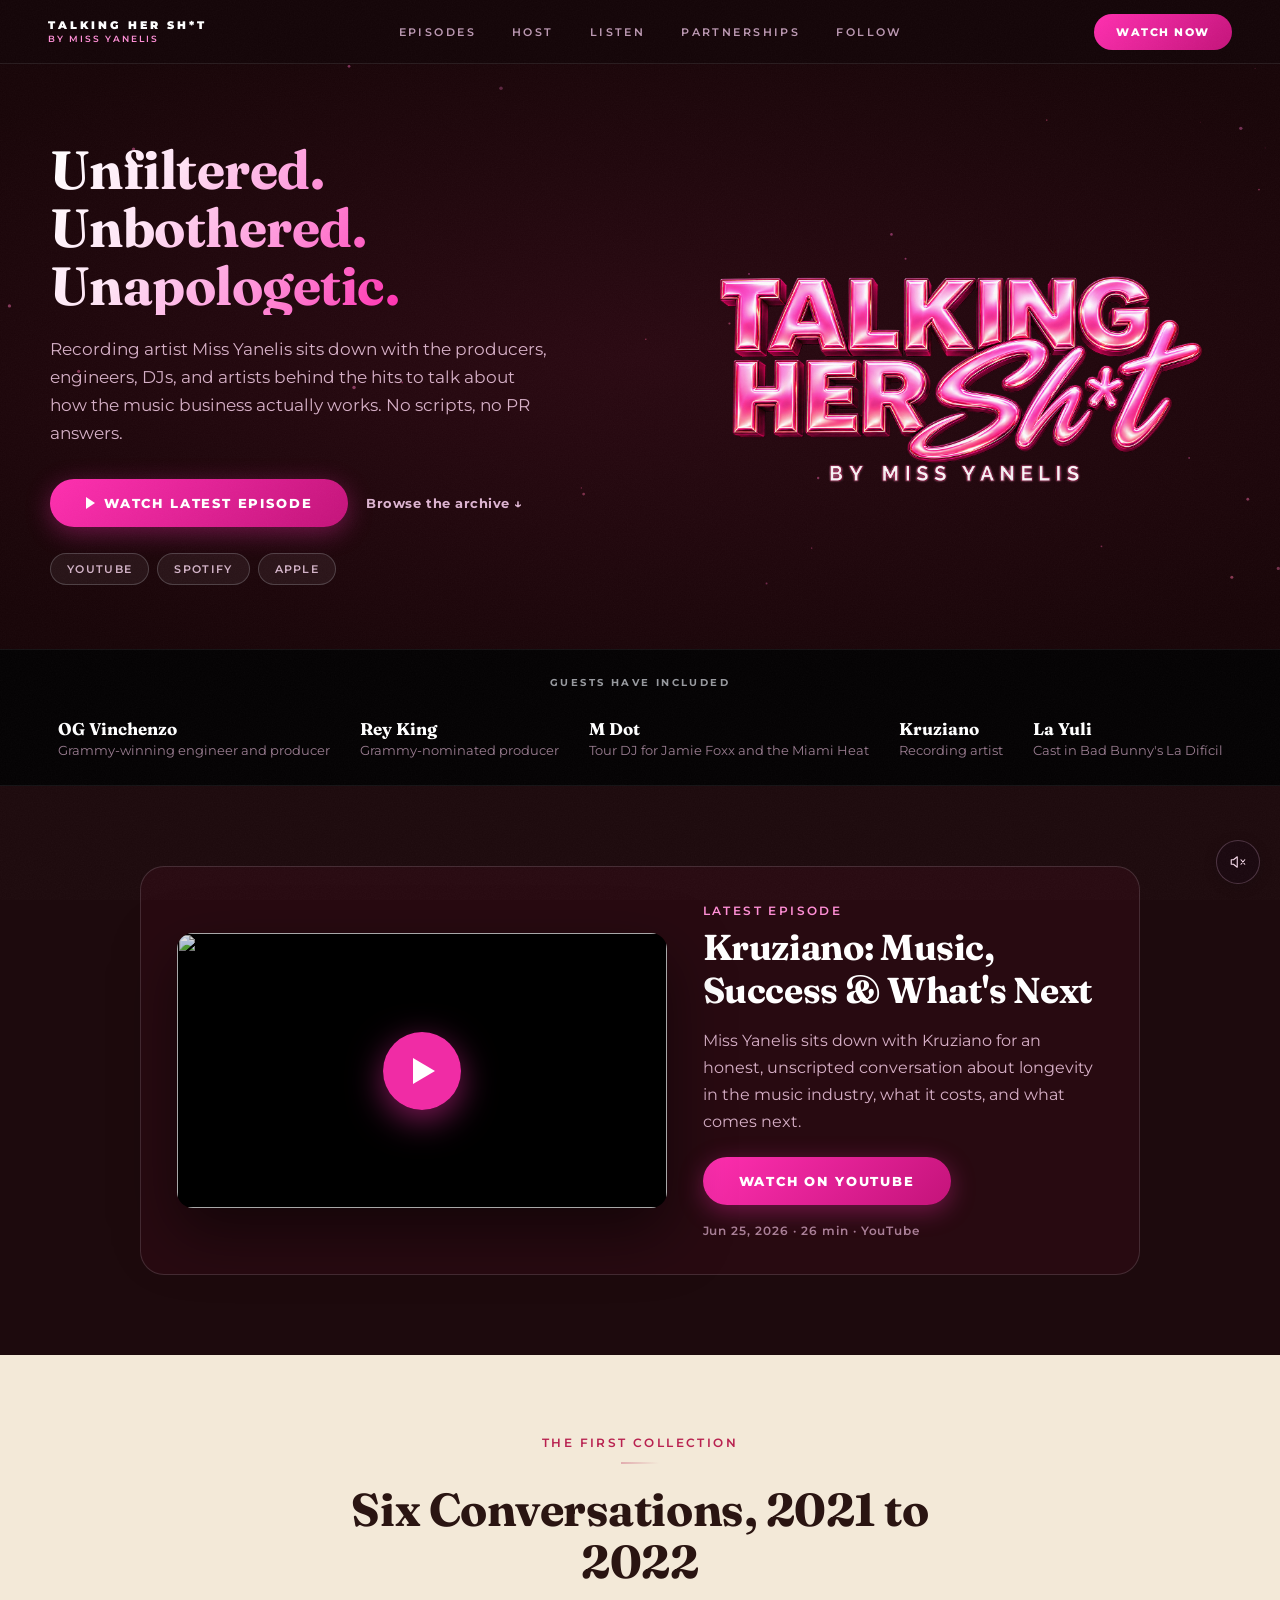
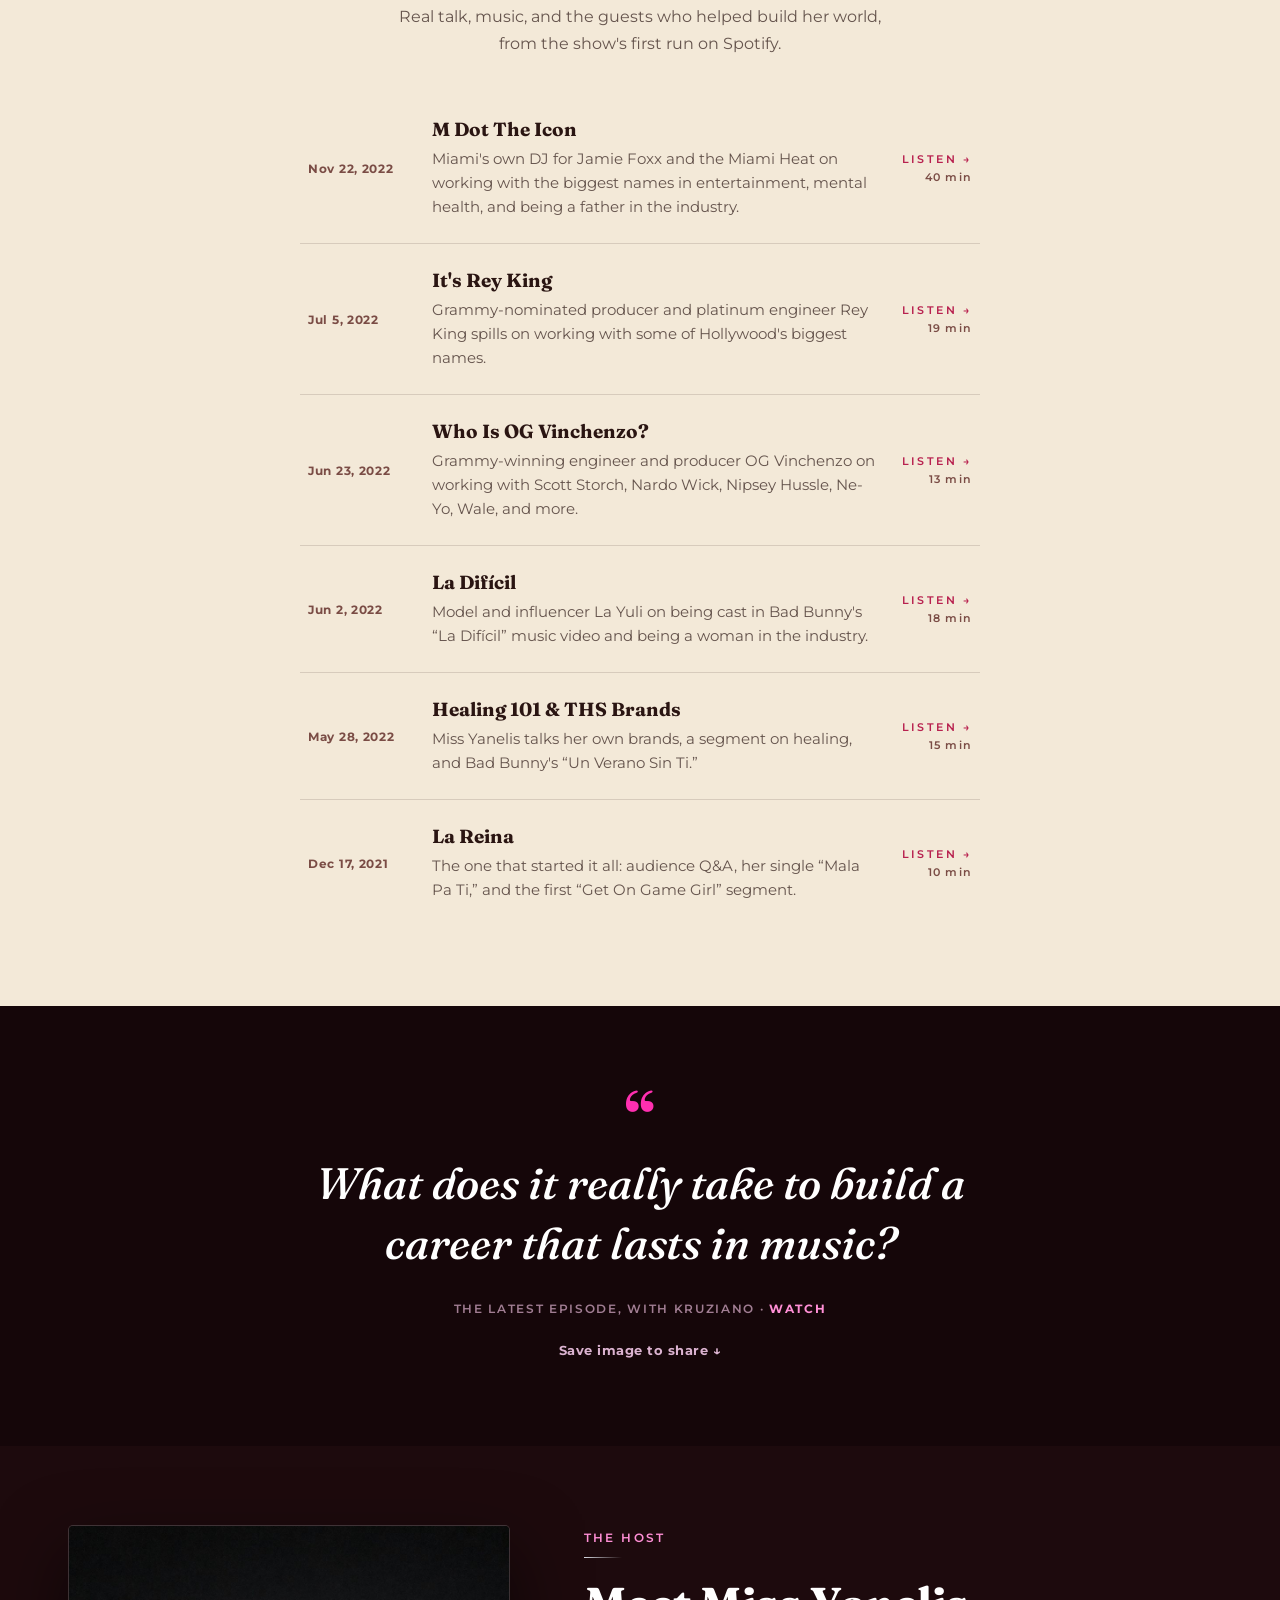
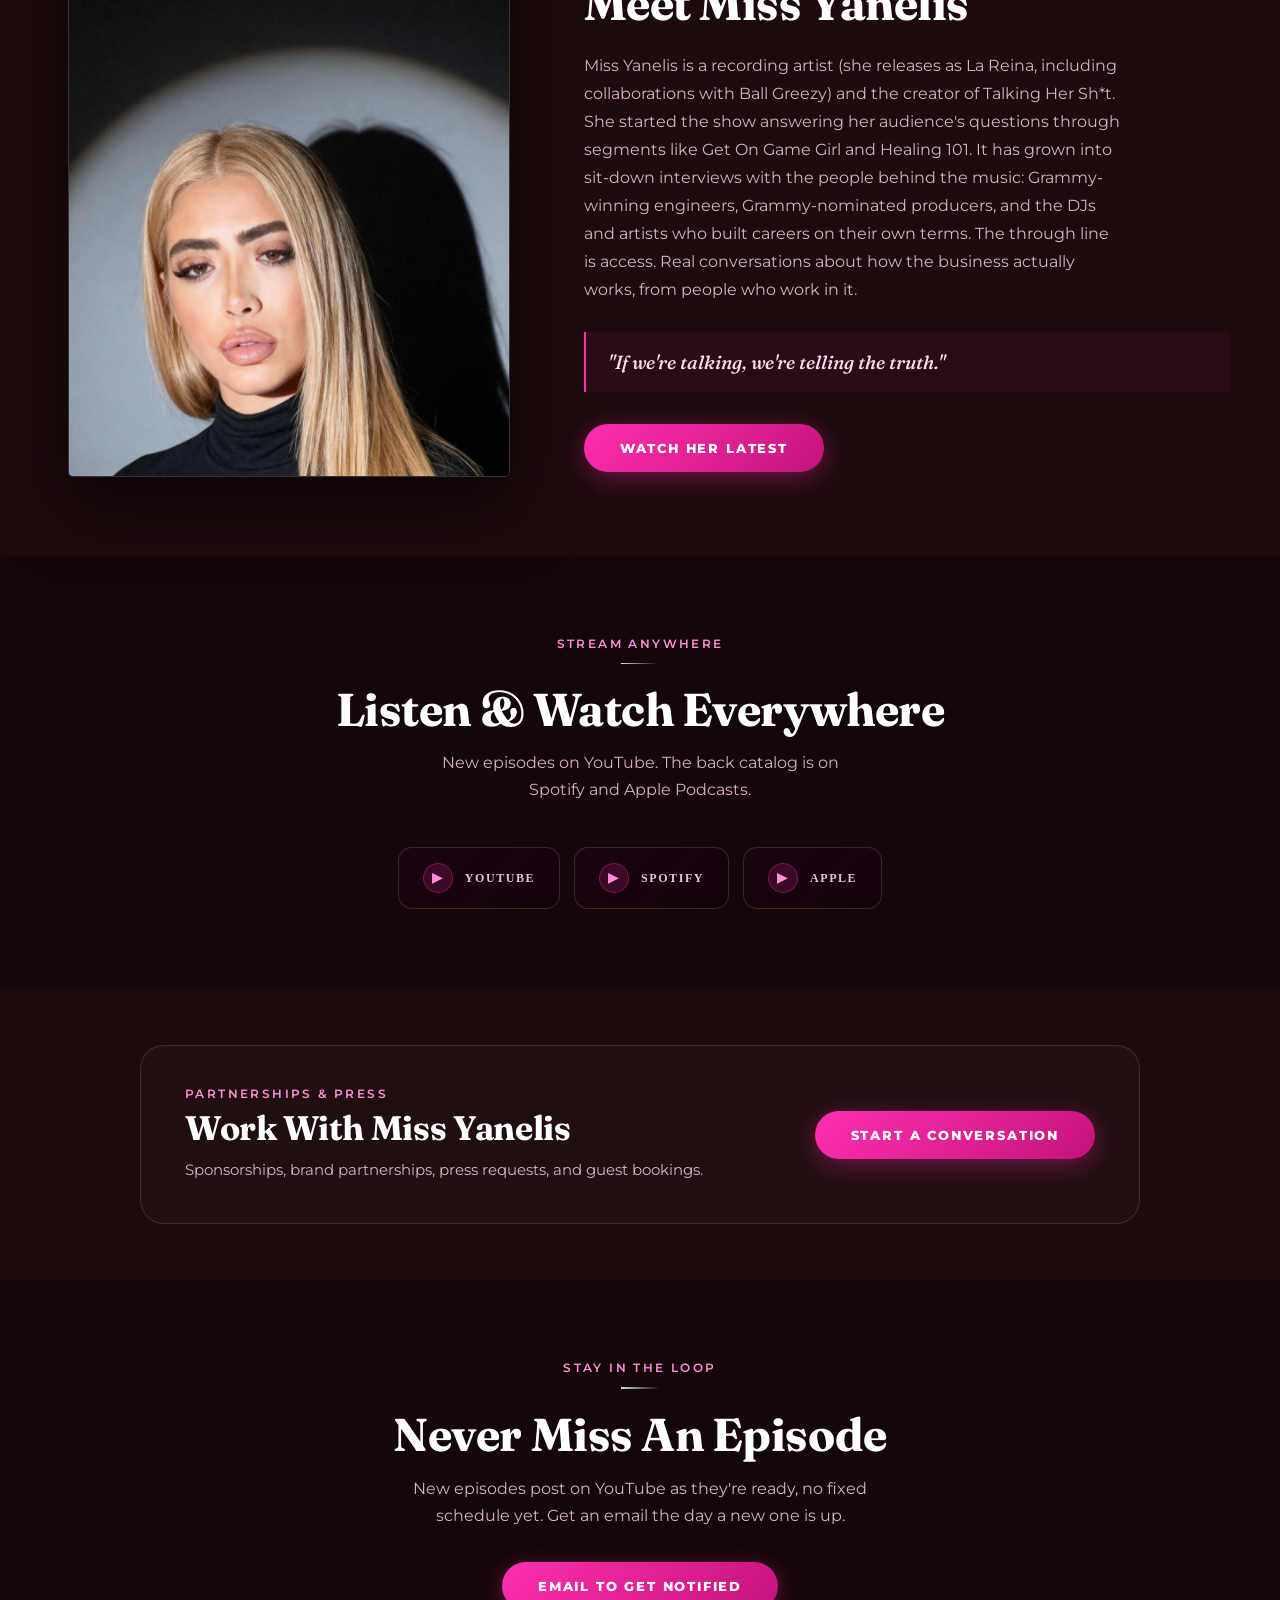
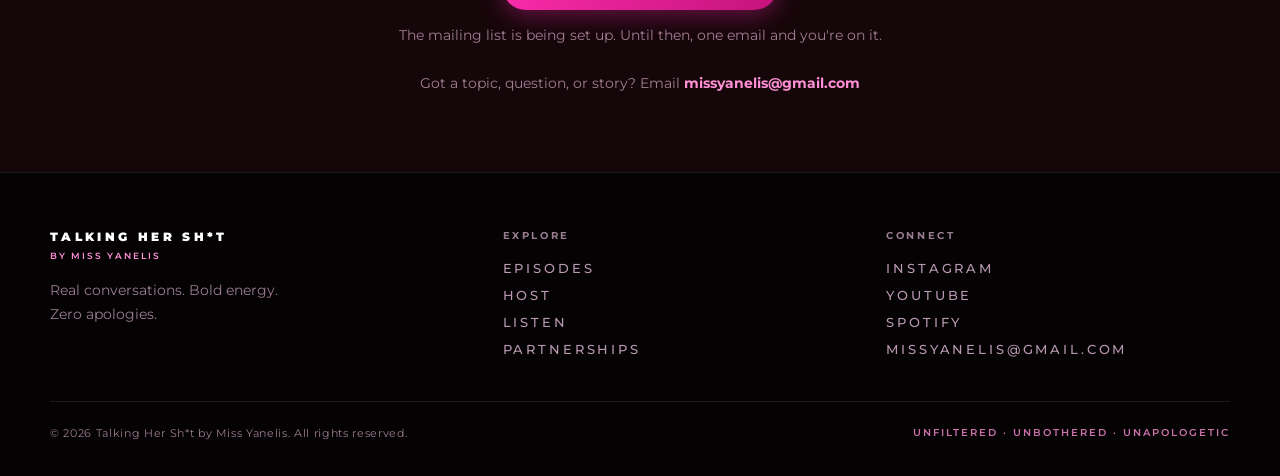
==== commit 7a4cdaf2: "Remove the repeated host badge from the opening section" ====
--- a/index.html
+++ b/index.html
@@ -189,10 +189,6 @@
     /* The logo is a complete transparent lockup, with its own clear space.
        Keep its natural proportions: no clipping, masks, or blend effects. */
     #hero-logo{display:block;width:100%;height:auto;object-fit:contain;}
-    .host-badge{display:inline-flex;align-items:center;gap:10px;background:rgba(255,47,176,.09);border:1px solid rgba(255,160,220,.3);border-radius:999px;padding:6px 16px 6px 6px;margin-bottom:22px;transition:border-color .2s;}
-    .host-badge:hover{border-color:var(--pink-soft);}
-    .host-badge img{width:30px;height:30px;border-radius:50%;object-fit:cover;flex:none;}
-    .host-badge span{font-family:Montserrat,sans-serif;font-weight:700;font-size:11px;letter-spacing:.1em;text-transform:uppercase;color:rgba(255,220,245,.88);}
     #hero-headline{font-family:'Fraunces',serif;font-weight:700;font-size:clamp(34px,4.2vw,56px);letter-spacing:-.01em;line-height:1.08;margin:0 0 20px;}
     #hero-sub{font-family:Montserrat,sans-serif;font-weight:400;font-size:17px;color:var(--text-soft);line-height:1.65;max-width:500px;margin:0 0 32px;}
     .hero-cta-row{display:flex;gap:16px;flex-wrap:wrap;align-items:center;margin-bottom:26px;}
@@ -303,10 +299,6 @@
   <canvas id="hero-canvas" aria-hidden="true"></canvas>
   <div class="hero-grid">
     <div class="hero-text">
-      <a href="#host" class="host-badge">
-        <img src="./assets/images/final/yanelis-portrait.jpg" alt="">
-        <span>Hosted by Miss Yanelis</span>
-      </a>
       <h1 id="hero-headline" class="gtext">Unfiltered.<br>Unbothered.<br>Unapologetic.</h1>
       <p id="hero-sub"></p>
       <div class="hero-cta-row">
@@ -528,7 +520,7 @@
     var logo=(ast.logo||{}); var mic=(ast.microphone||{}); var port=(ast.portrait||{});
     var logoEl=g('hero-logo'); if(logoEl&&logo.path) logoEl.src=logo.path;
     var micEl=g('hero-mic'); if(micEl&&mic.path) micEl.src=mic.path;
-    document.querySelectorAll('#host-portrait, .host-badge img').forEach(function(el){ if(port.path) el.src=port.path; });
+    var portraitEl=g('host-portrait'); if(portraitEl&&port.path) portraitEl.src=port.path;
 
     s('nav-brand-name',   safe(br.siteName,  'Talking Her Sh*t'));
     s('nav-brand-byline', safe(br.byline,    'By Miss Yanelis'));
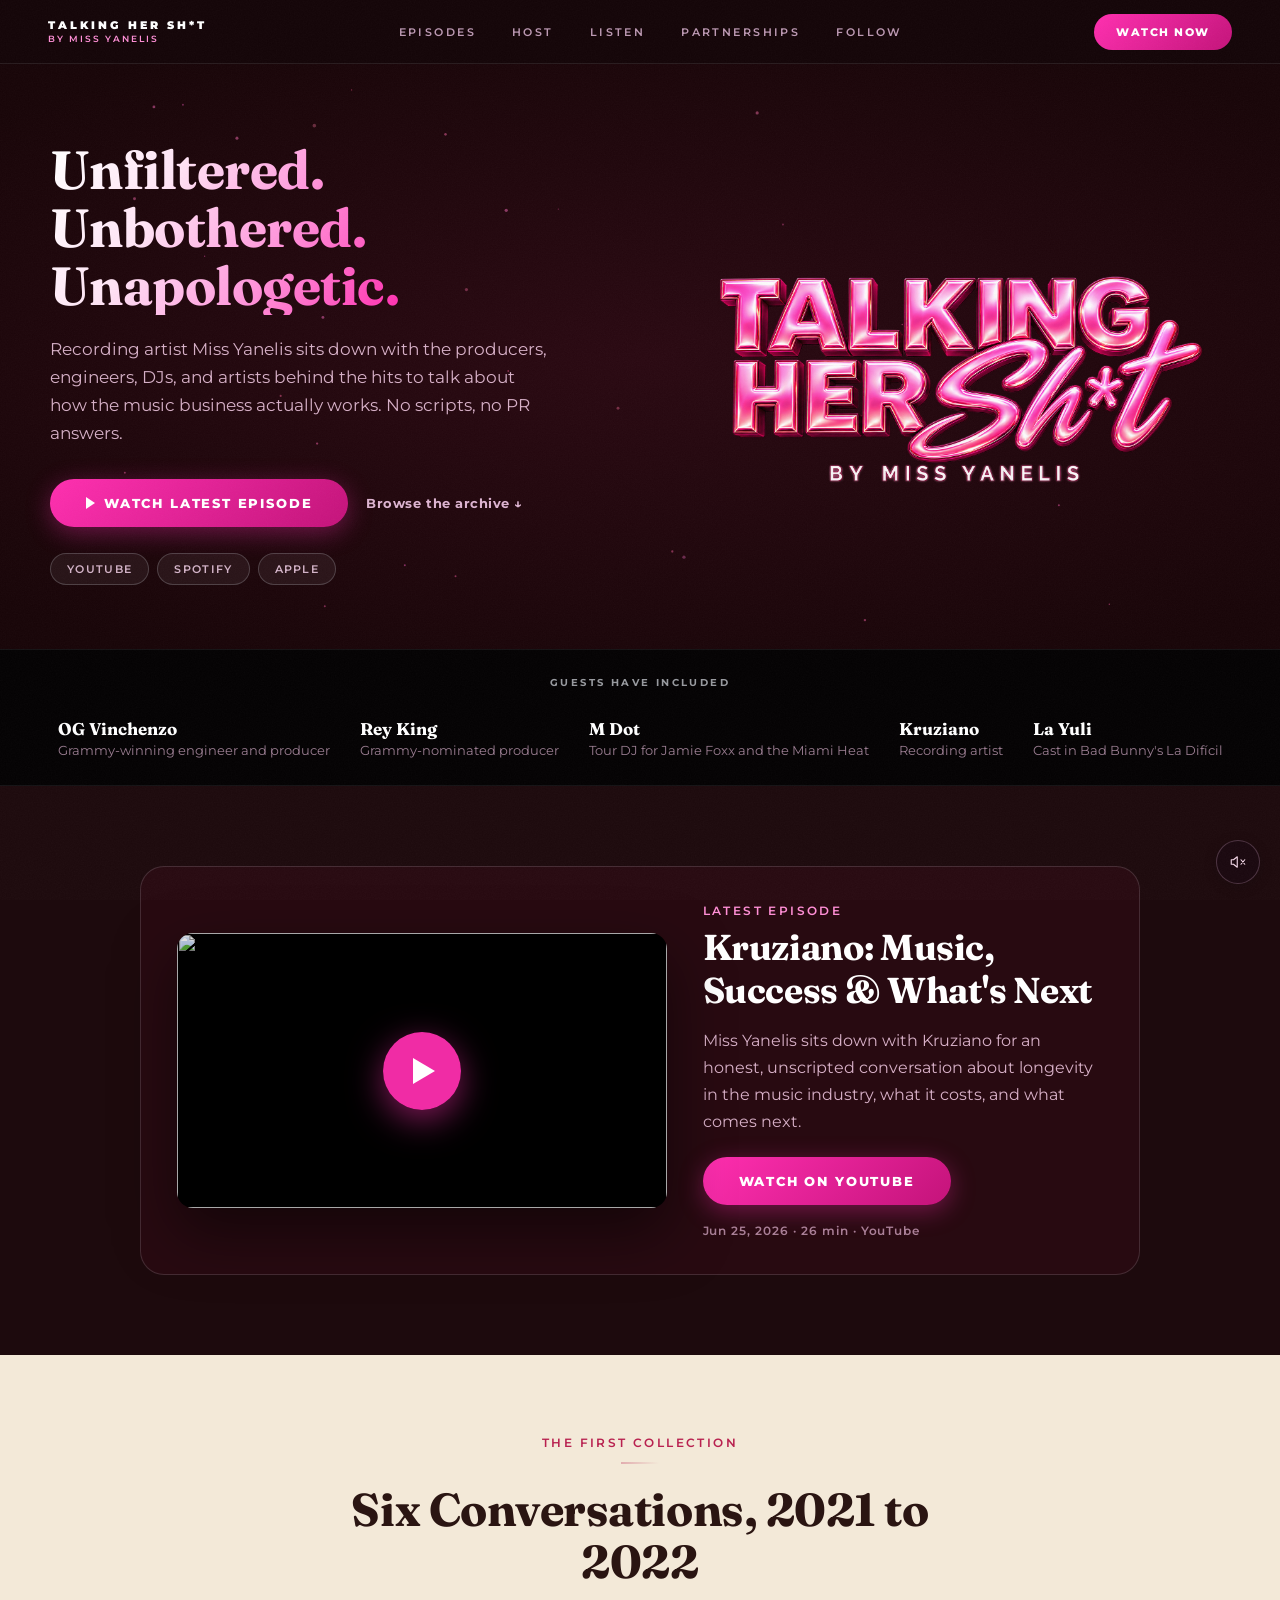
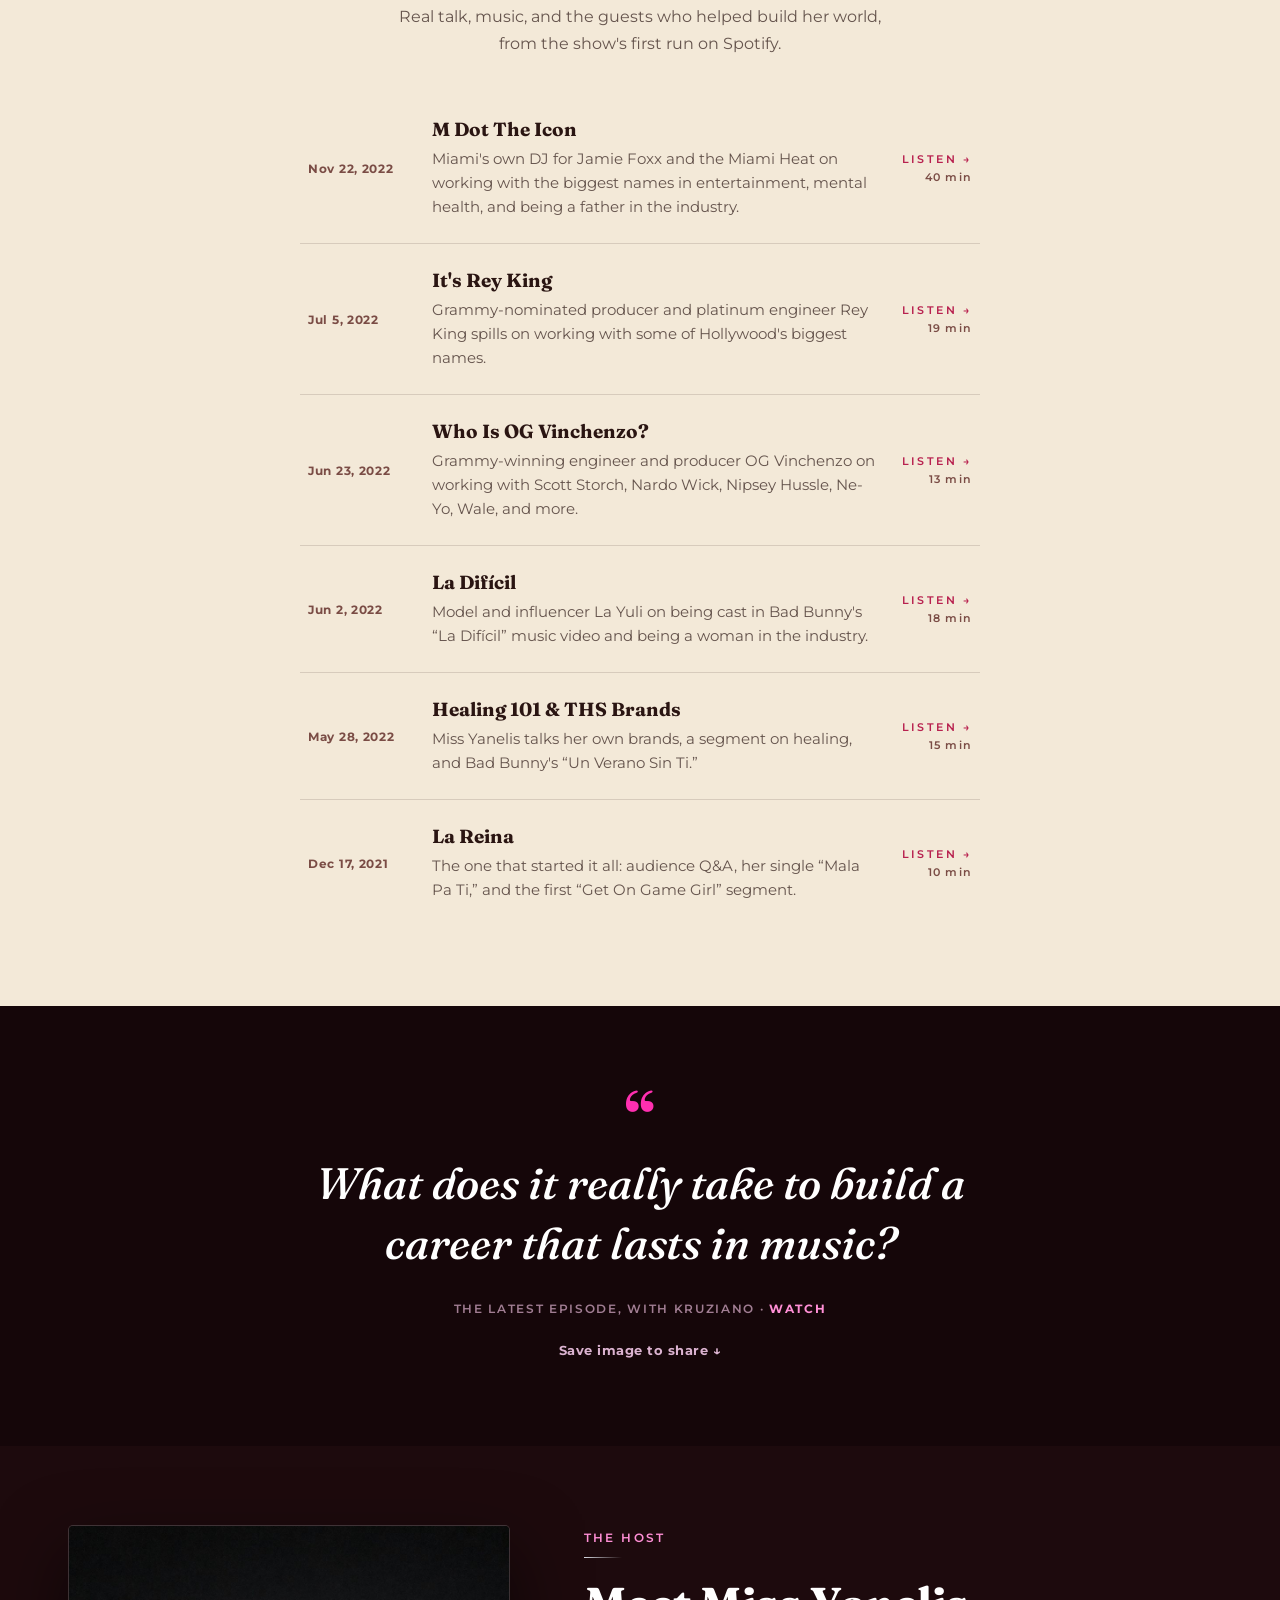
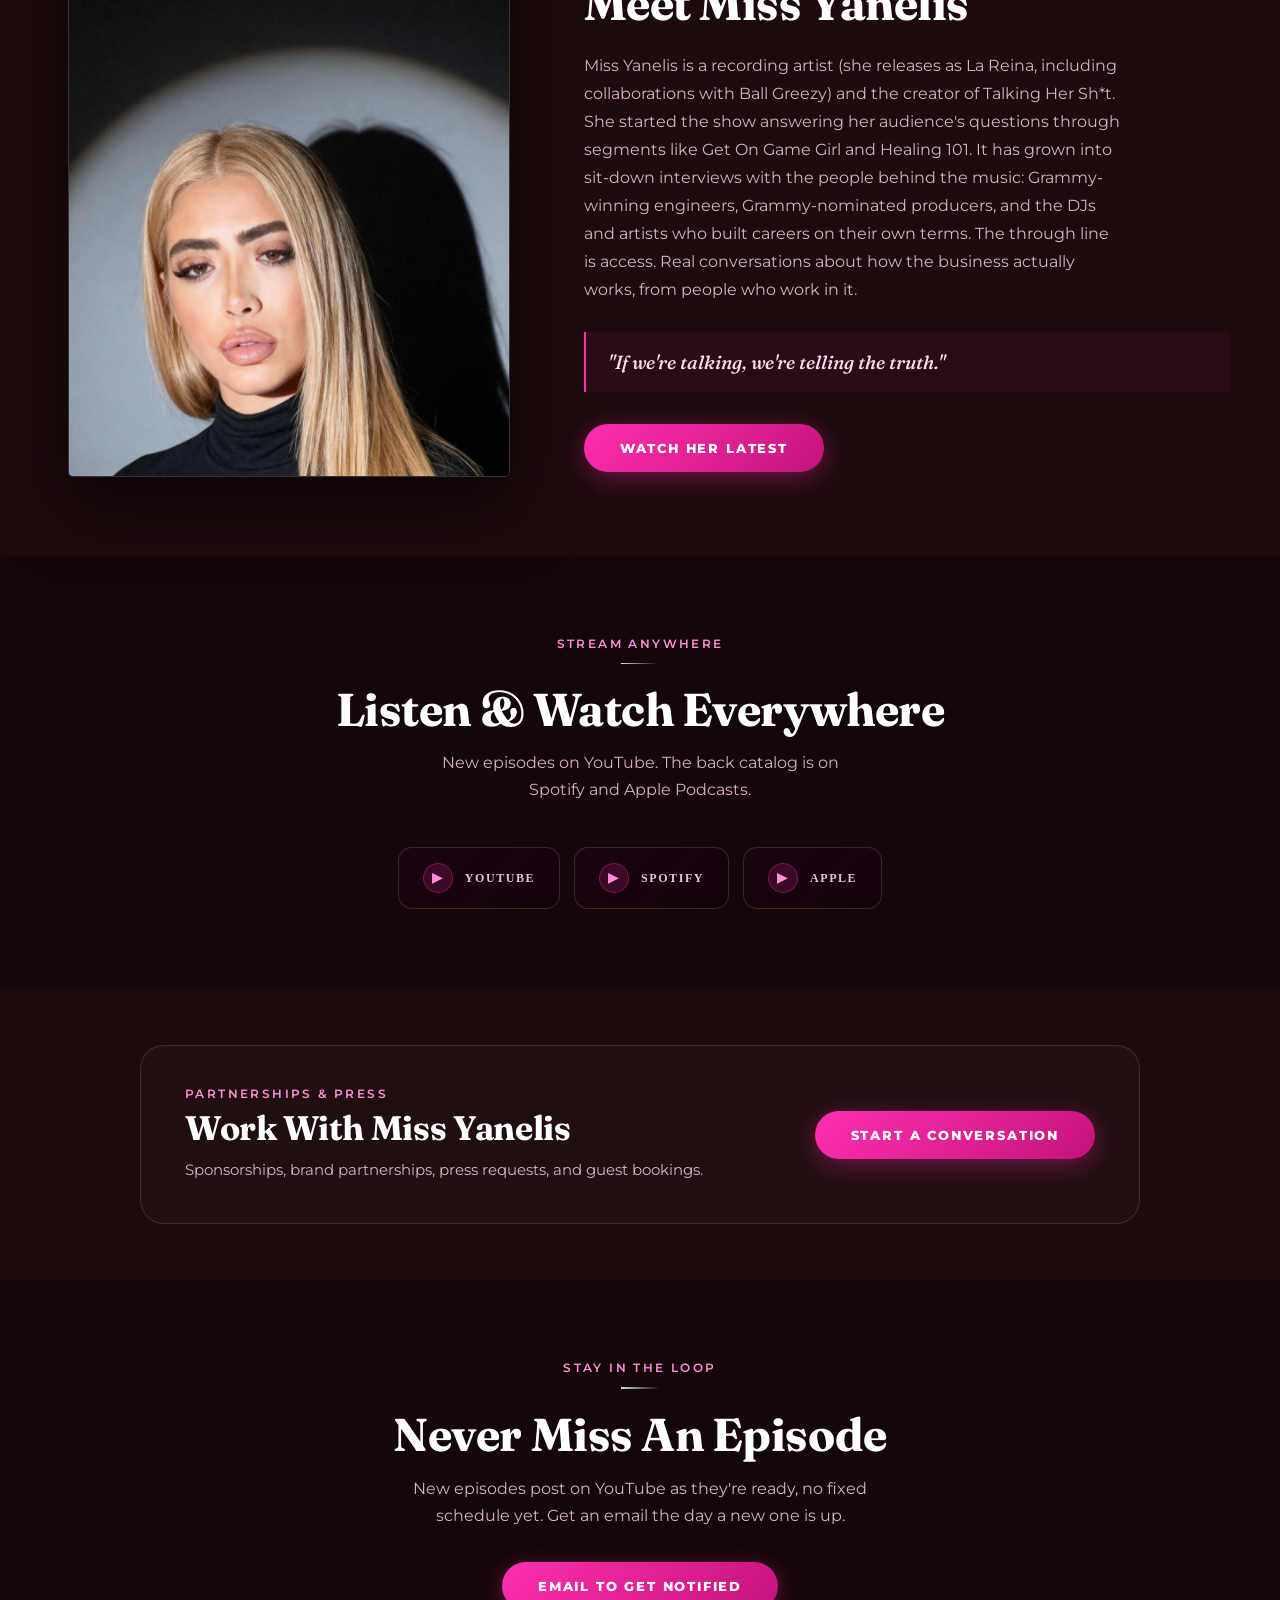
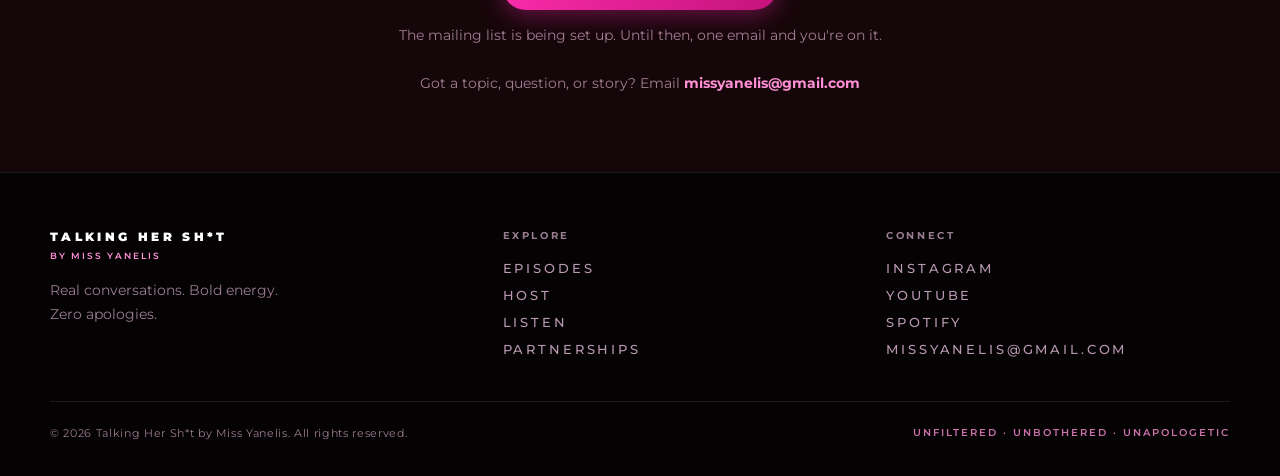
==== commit c49968c2: "Simplify music controls and remove instructional copy" ====
--- a/index.html
+++ b/index.html
@@ -35,8 +35,8 @@
     ═══════════════════════════════════════════════════════════
   -->
   <script src="./config/site.config.js"></script>
-  <link rel="stylesheet" href="./assets/styles/soundtrack.css?v=2">
-  <script src="./assets/scripts/soundtrack.js?v=2" defer></script>
+  <link rel="stylesheet" href="./assets/styles/soundtrack.css?v=3">
+  <script src="./assets/scripts/soundtrack.js?v=3" defer></script>
   <style>
     /* ══════════════════════════════════════════════════
        PALETTE: deep black cherry (not flat black), one warm
--- a/assets/styles/soundtrack.css
+++ b/assets/styles/soundtrack.css
@@ -9,19 +9,16 @@
 .soundtrack[data-playing=true] .soundtrack-mix{color:var(--pink-soft);}
 .soundtrack-row{display:flex;align-items:center;gap:12px;}
 .soundtrack-copy{min-width:0;flex:1;}
-.soundtrack-eyebrow{display:block;font-size:11px;font-weight:700;letter-spacing:.16em;color:#ffc6e9;margin-bottom:4px;}
 .soundtrack-title{display:block;font-size:14px;font-weight:700;letter-spacing:.02em;overflow-wrap:anywhere;}
 .soundtrack button{cursor:pointer;font:600 13px Montserrat,sans-serif;min-height:44px;}
 .soundtrack-toggle{flex:none;border:1px solid rgba(255,143,214,.45);border-radius:999px;padding:9px 15px;color:#fff;background:rgba(255,47,176,.12);}
 .soundtrack-toggle:hover{background:rgba(255,47,176,.25);border-color:var(--pink-soft);}
 .soundtrack-toggle[aria-pressed=true]{background:var(--pink-soft);border-color:var(--pink-soft);color:#290b1b;}
-.soundtrack-bottom{display:flex;align-items:center;justify-content:space-between;flex-wrap:wrap;gap:4px 8px;margin-top:12px;}
-.soundtrack-status{font-size:12px;line-height:1.5;color:#dcb6cd;margin:0;}
+.soundtrack-bottom{display:flex;align-items:center;}
+.soundtrack-status{position:absolute;width:1px;height:1px;margin:-1px;padding:0;overflow:hidden;clip-path:inset(50%);white-space:nowrap;border:0;}
 .soundtrack-resume{color:#ffb9e5;background:none;border:0;text-decoration:underline;text-underline-offset:4px;padding:0;white-space:nowrap;}
-.soundtrack-panel{position:absolute;right:0;bottom:54px;width:310px;max-width:calc(100vw - 32px);max-height:calc(100dvh - 130px);overflow-y:auto;padding:18px;border:1px solid rgba(255,143,214,.25);border-radius:16px;background:#1b0910;box-shadow:0 12px 40px rgba(0,0,0,.4);}
-.soundtrack-volume-row{display:flex;align-items:center;gap:12px;border-top:1px solid rgba(255,143,214,.16);padding-top:10px;margin-top:14px;}
+.soundtrack-panel{position:absolute;right:0;bottom:54px;width:270px;max-width:calc(100vw - 32px);max-height:calc(100dvh - 130px);overflow-y:auto;padding:14px;border:1px solid rgba(255,143,214,.25);border-radius:16px;background:#1b0910;box-shadow:0 12px 40px rgba(0,0,0,.4);}
+.soundtrack-volume-row{display:flex;align-items:center;gap:12px;border-top:1px solid rgba(255,143,214,.16);padding-top:8px;margin-top:8px;}
 .soundtrack-volume-row label{font-size:14px;}
 .soundtrack-volume-row input{flex:1;min-width:50px;width:100%;height:28px;accent-color:var(--pink-soft);cursor:pointer;}
-.soundtrack-volume-row output{font-size:12px;width:32px;text-align:right;color:#ffcfec;}
-.soundtrack-panel>p{margin:9px 0 0;font-size:12px;line-height:1.6;color:#dcb6cd;}
 @media(max-width:540px){.soundtrack{right:12px;bottom:max(12px,env(safe-area-inset-bottom));}}
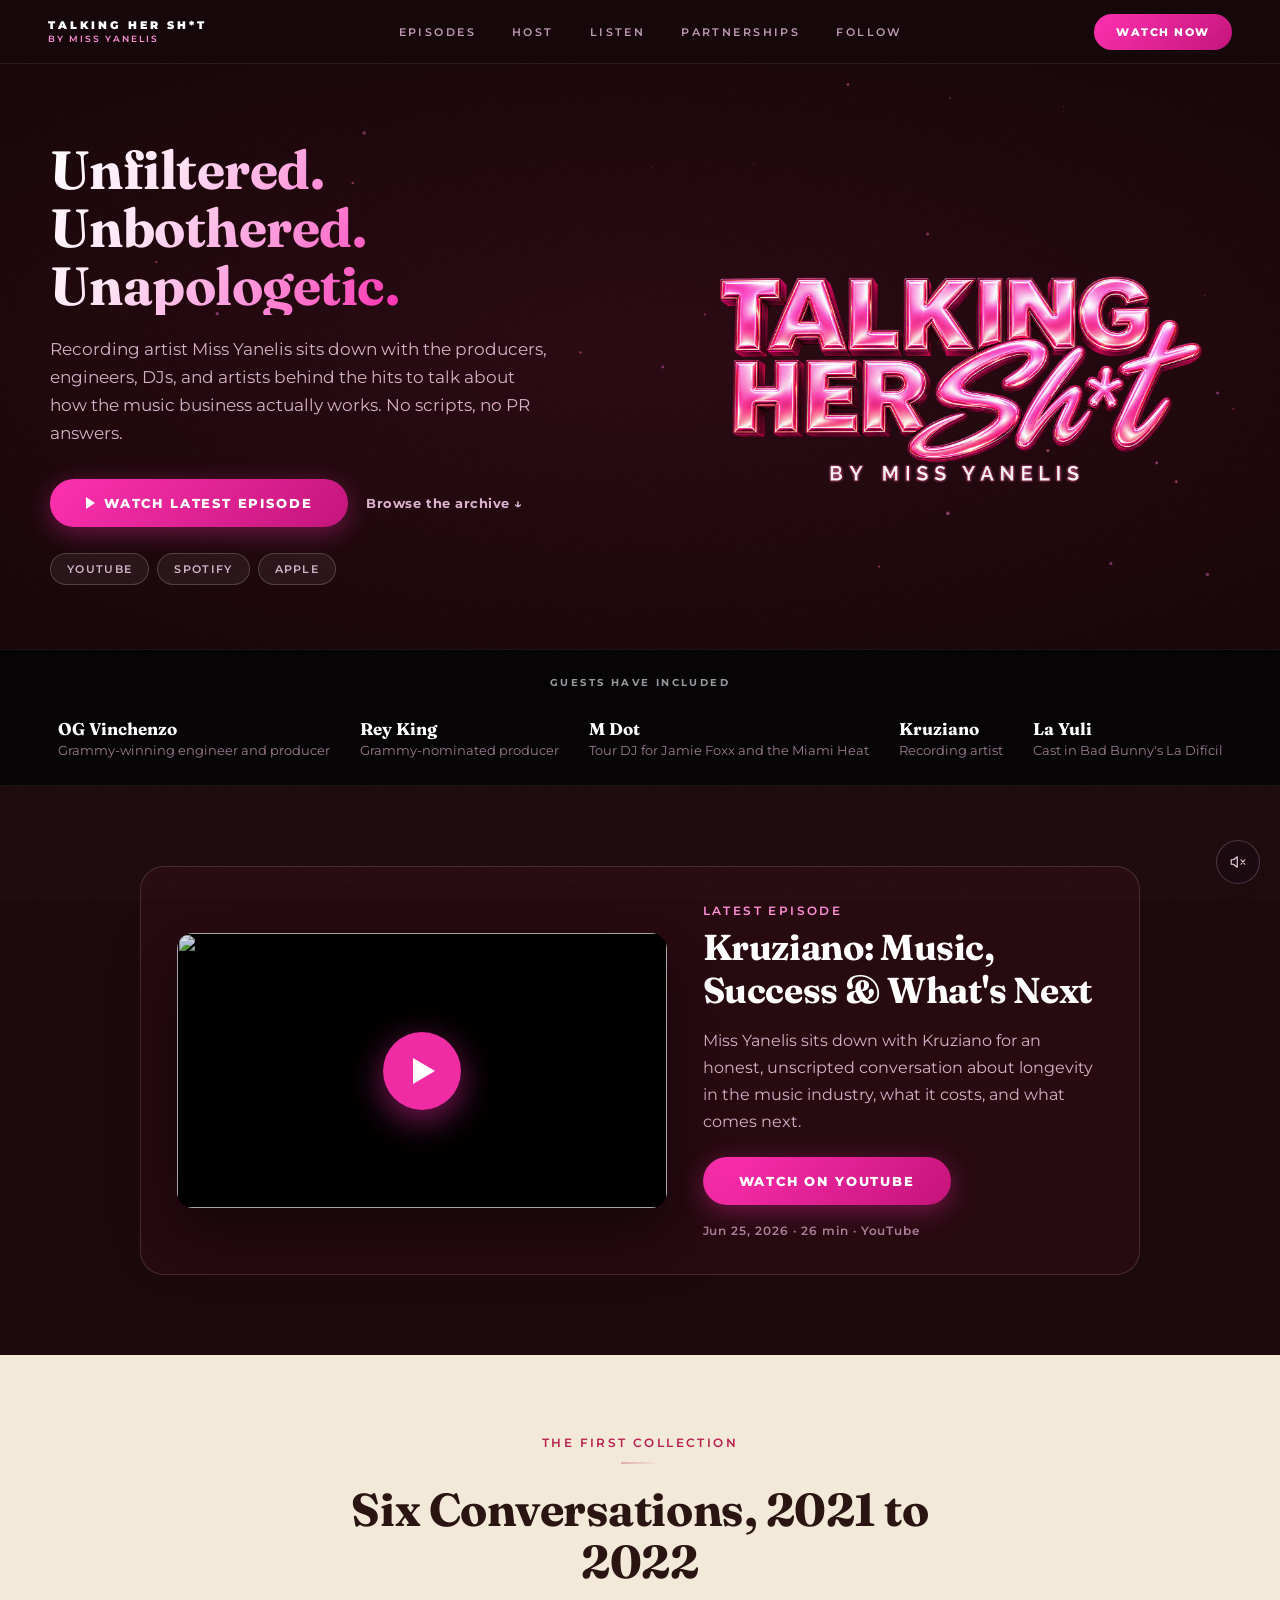
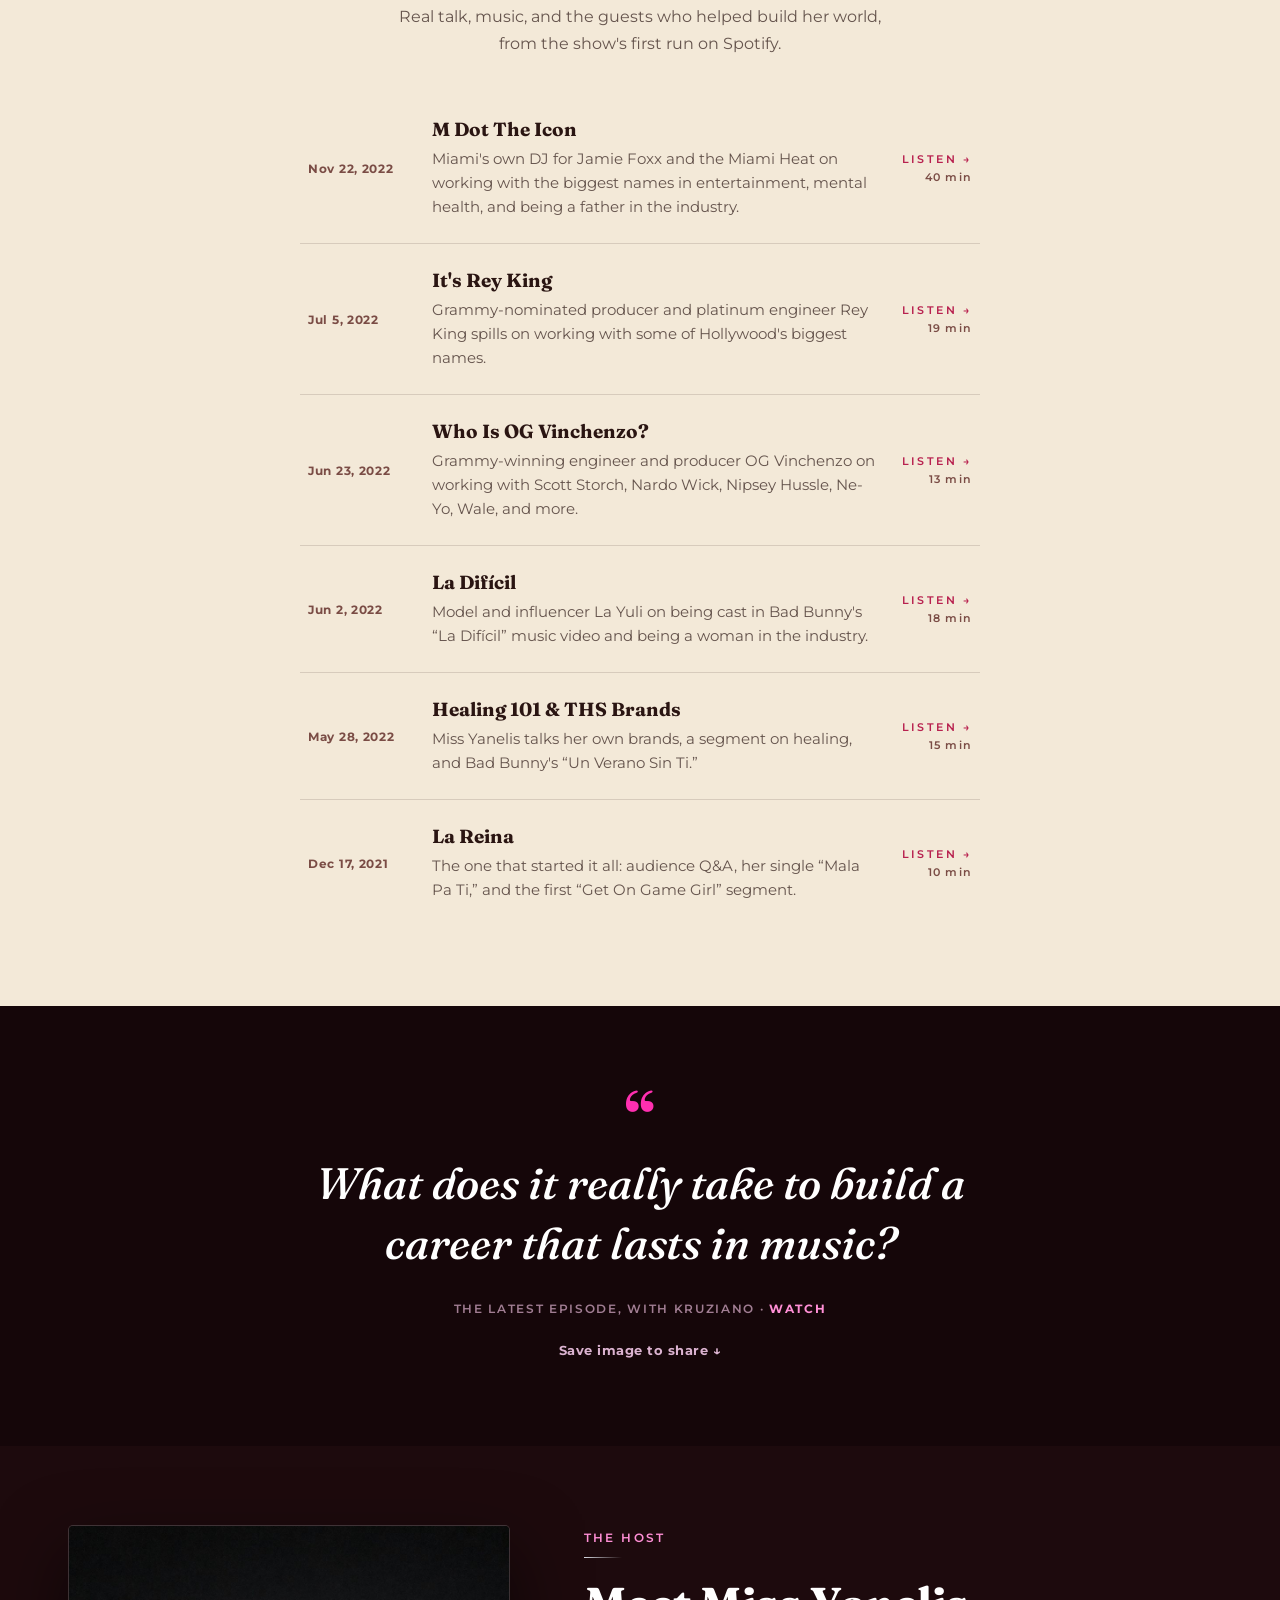
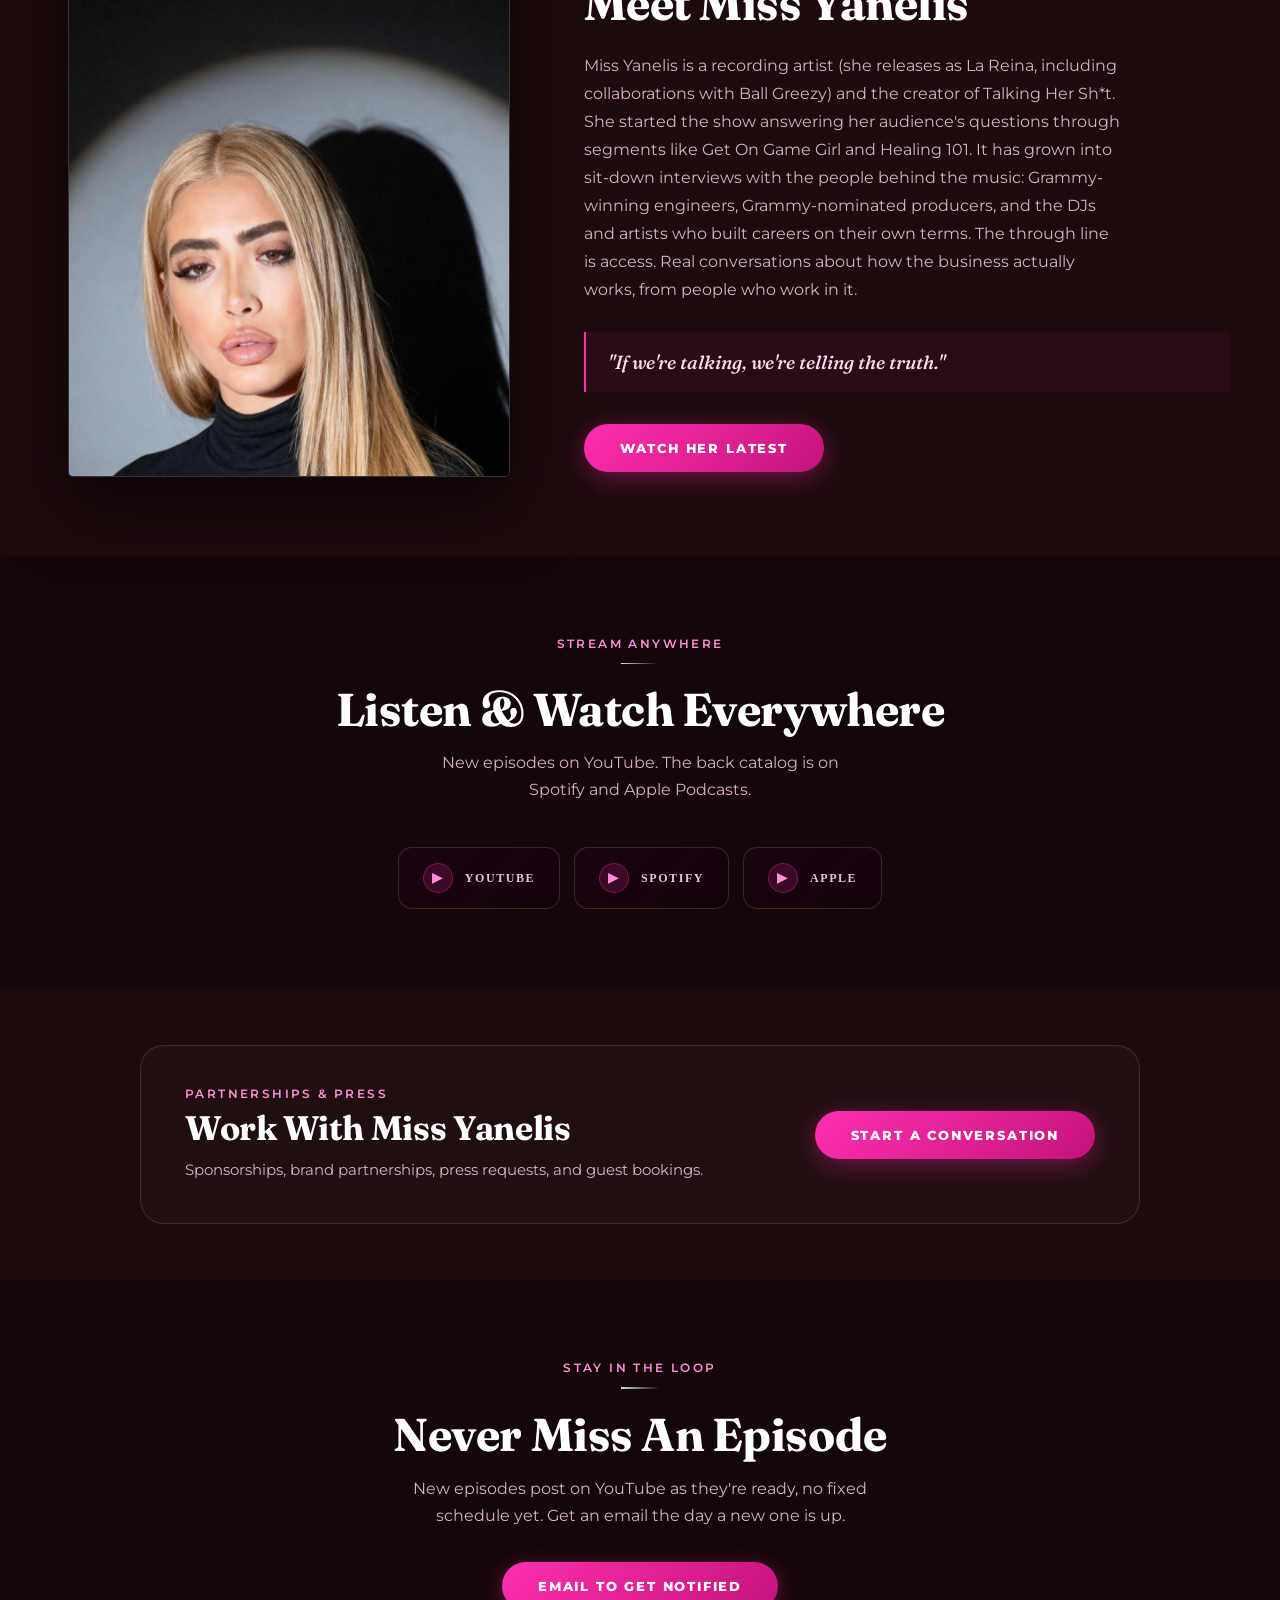
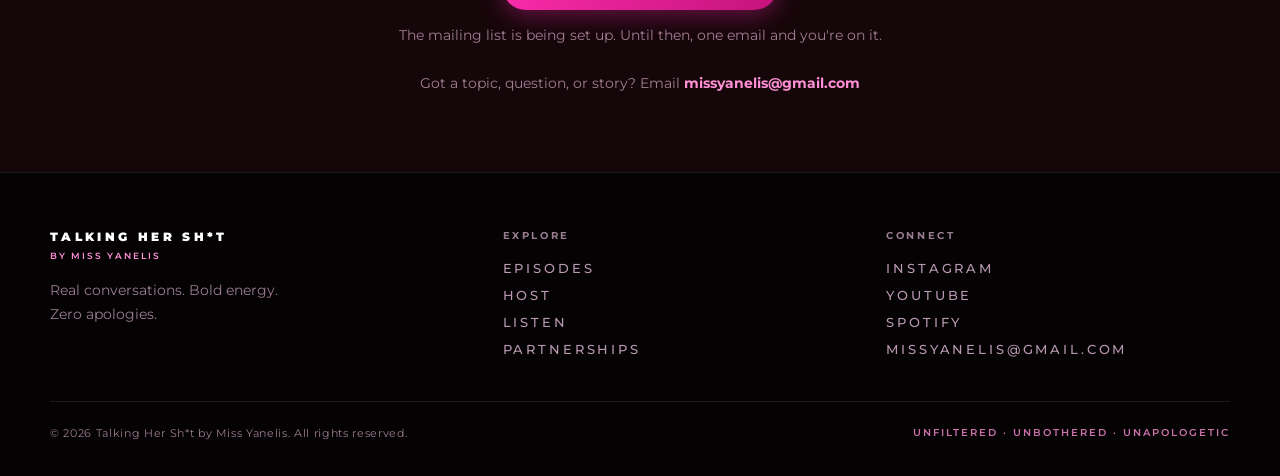
==== commit 09a91cba: "Set the default soundtrack volume to 50 percent" ====
--- a/index.html
+++ b/index.html
@@ -34,9 +34,9 @@
     website content. Do not hard-code URLs or copy in here.
     ═══════════════════════════════════════════════════════════
   -->
-  <script src="./config/site.config.js"></script>
+  <script src="./config/site.config.js?v=2"></script>
   <link rel="stylesheet" href="./assets/styles/soundtrack.css?v=3">
-  <script src="./assets/scripts/soundtrack.js?v=3" defer></script>
+  <script src="./assets/scripts/soundtrack.js?v=4" defer></script>
   <style>
     /* ══════════════════════════════════════════════════
        PALETTE: deep black cherry (not flat black), one warm
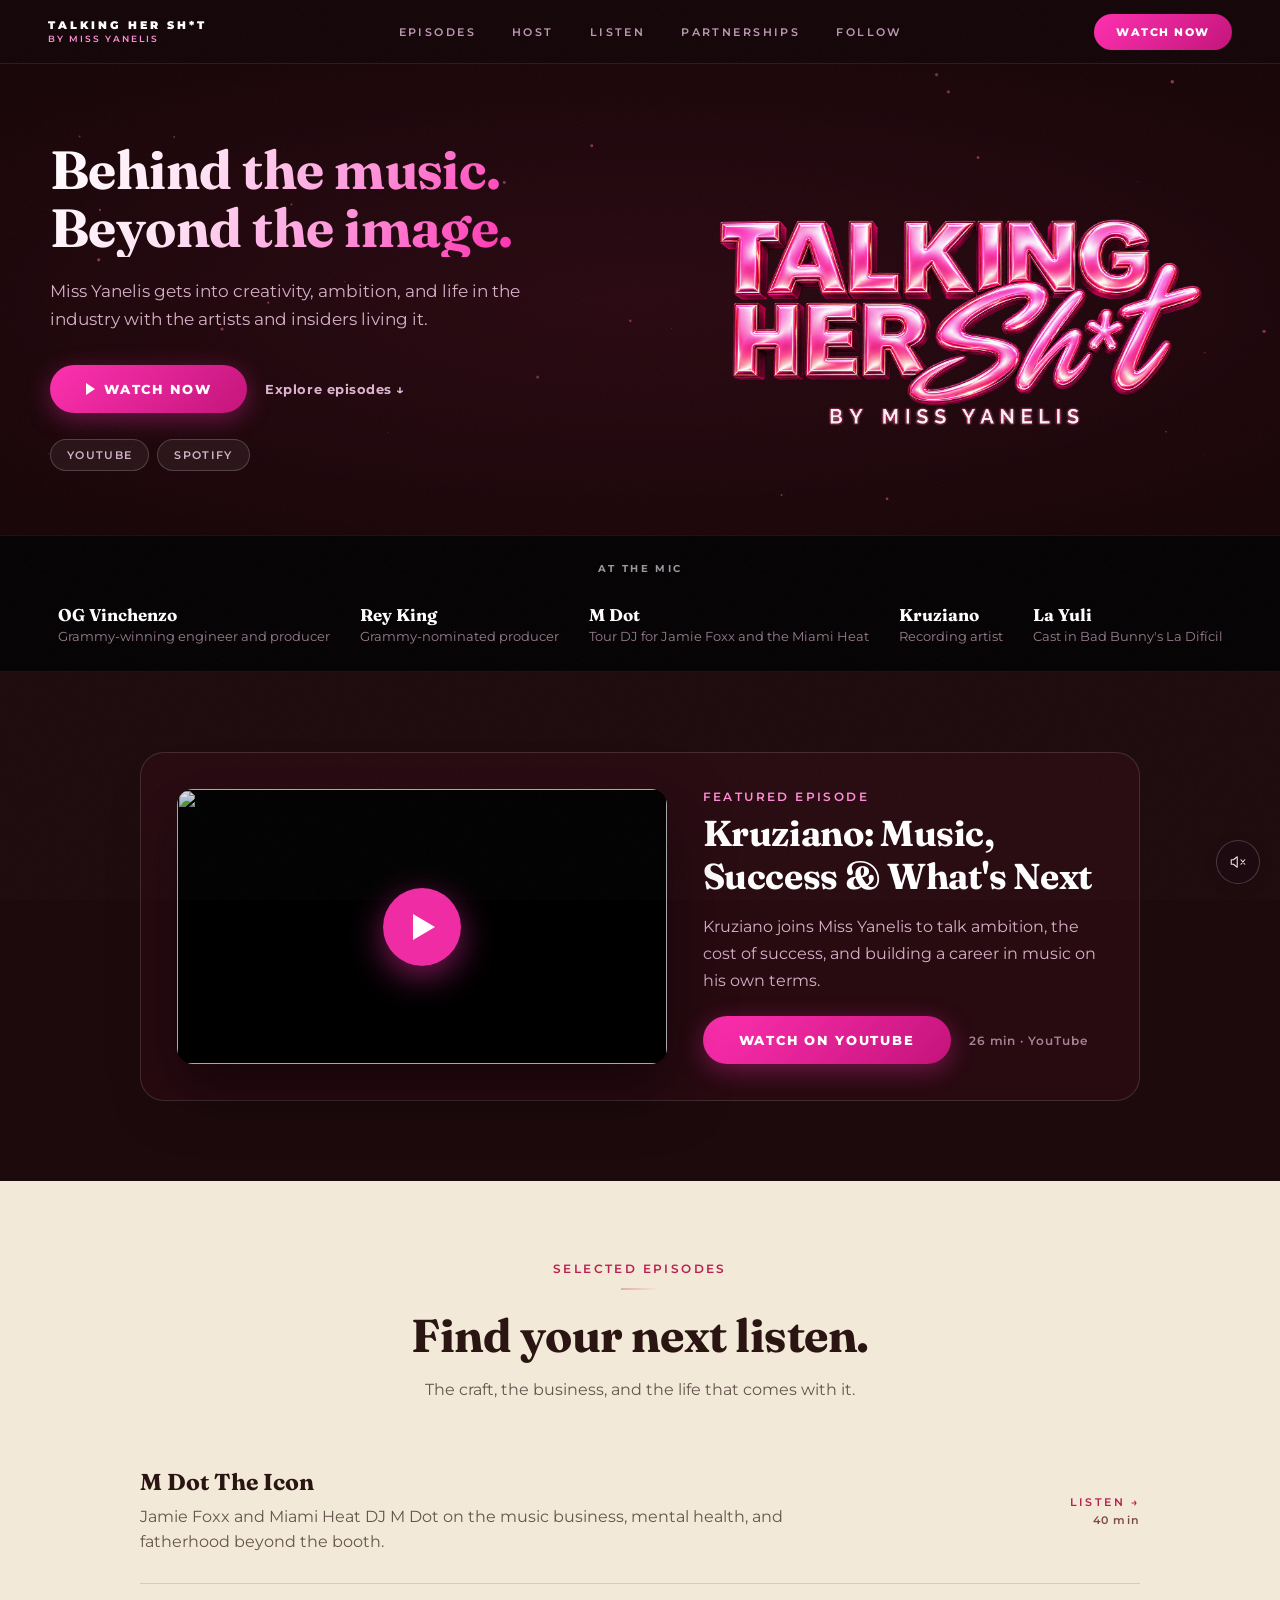
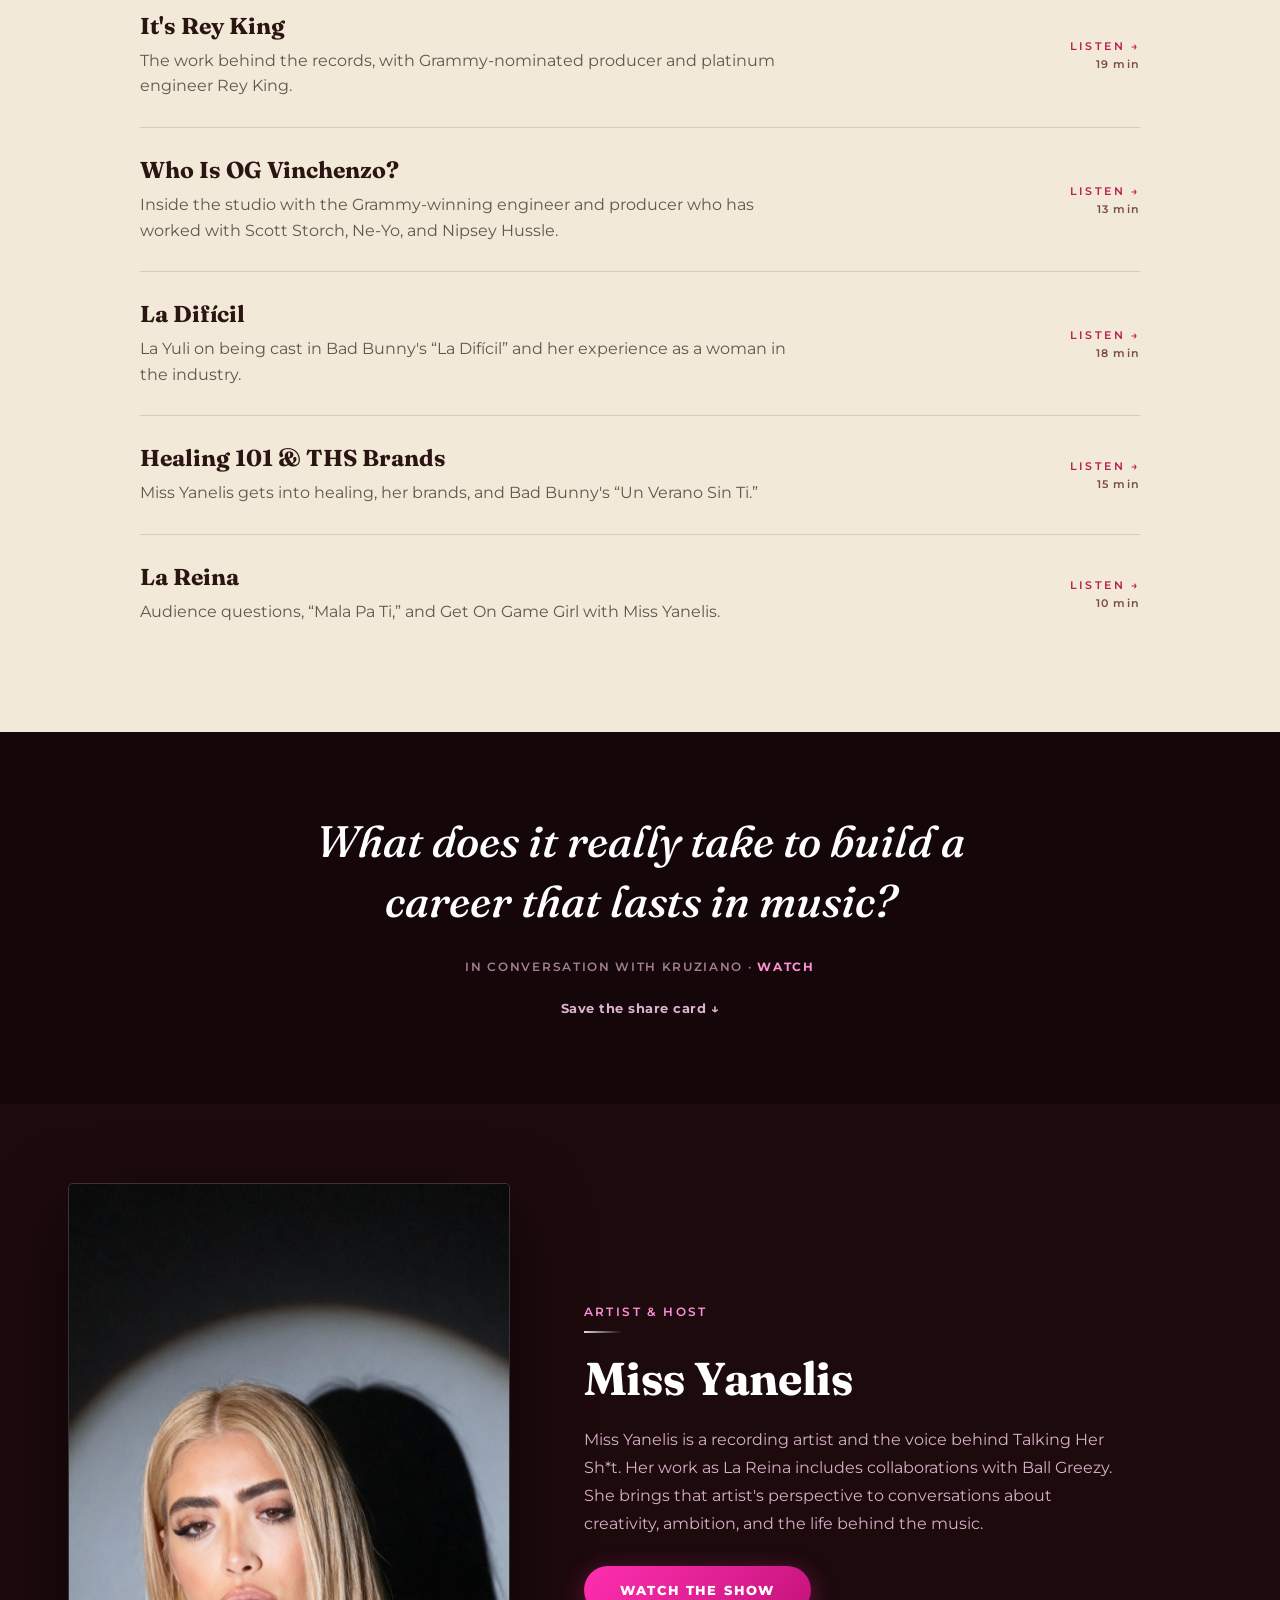
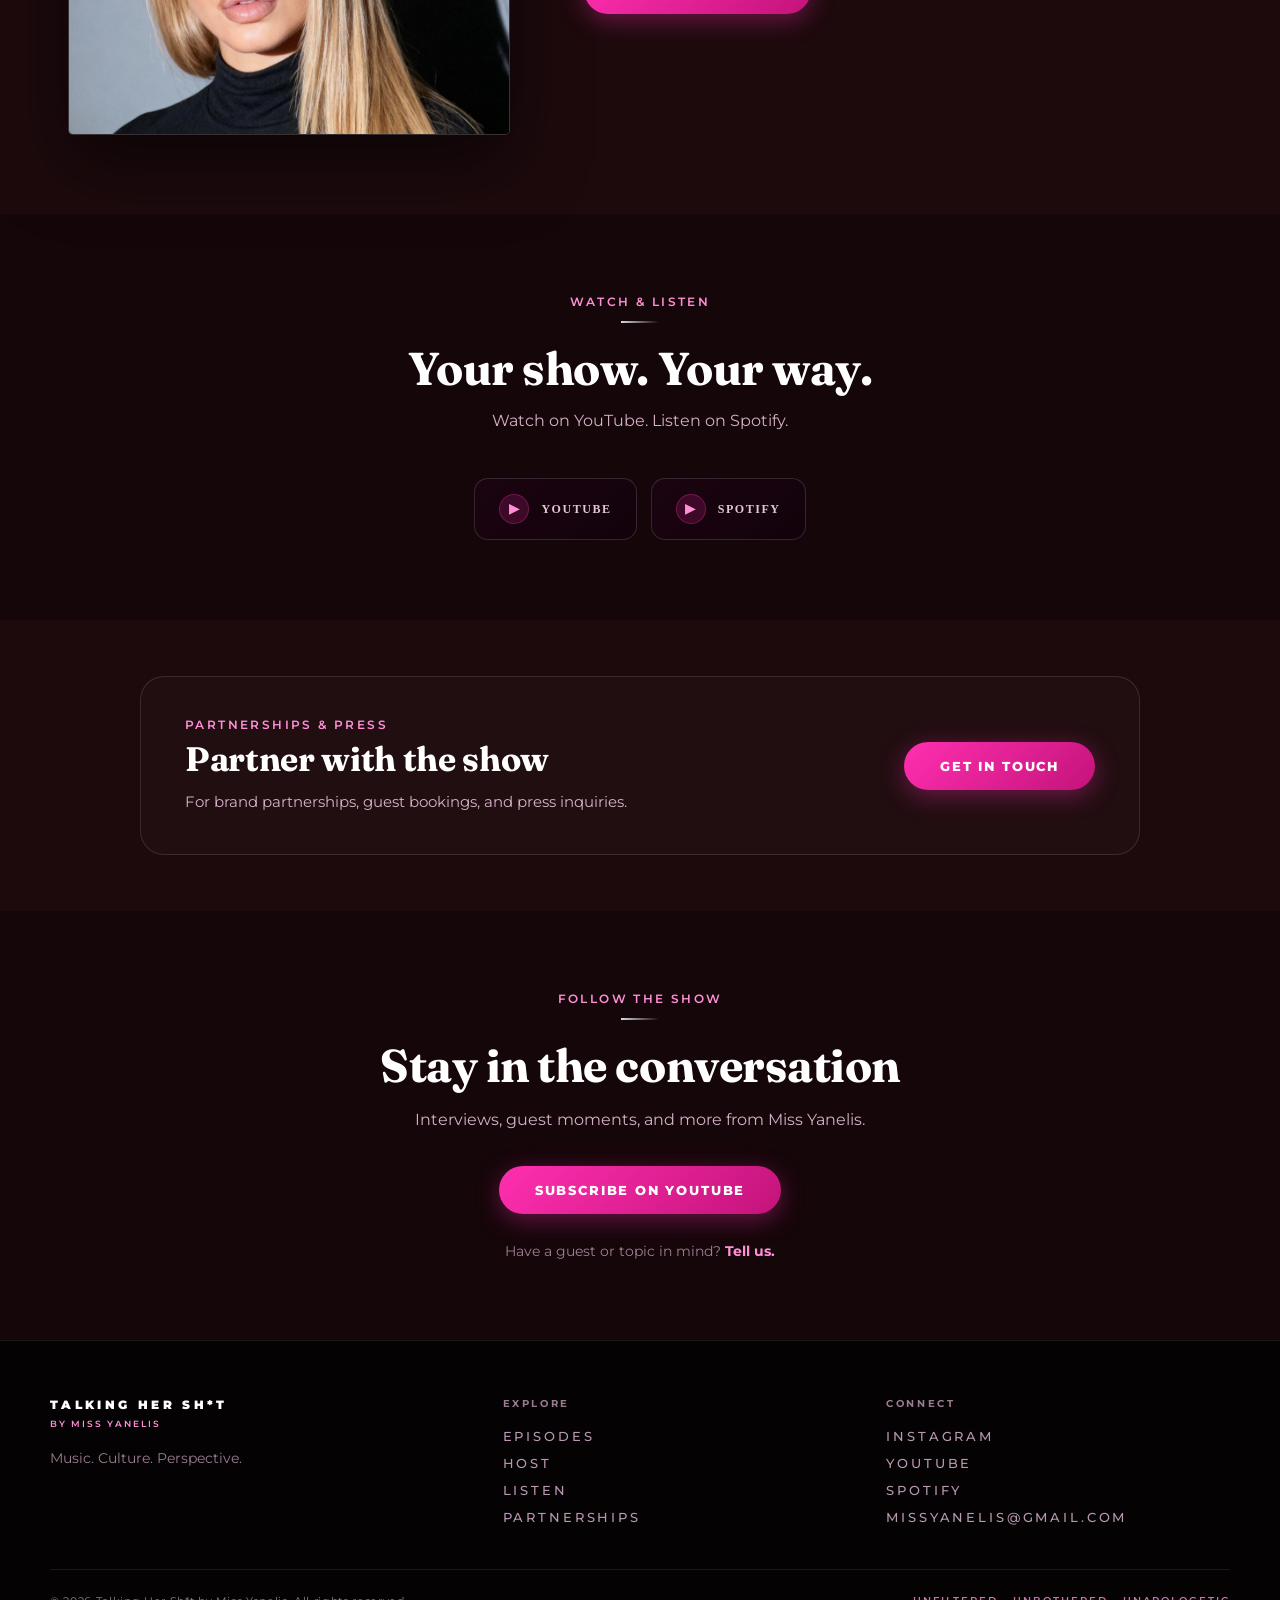
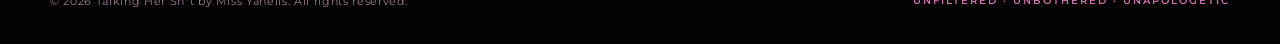
==== commit 34c8e67d: "Refine show copy and remove dated and unfinished messaging" ====
--- a/index.html
+++ b/index.html
@@ -5,19 +5,19 @@
   <meta name="viewport" content="width=device-width, initial-scale=1.0">
   <script>document.documentElement.className+=' js';</script>
   <title>Talking Her Sh*t | By Miss Yanelis</title>
-  <meta name="description" content="Recording artist Miss Yanelis sits down with the producers, engineers, DJs, and artists behind the music to talk about how the business actually works. Talking Her Sh*t: unfiltered, unbothered, unapologetic.">
+  <meta name="description" content="Behind the music. Beyond the image. Miss Yanelis talks creativity, ambition, and life in the industry with artists, producers, and the people shaping the sound.">
   <meta name="theme-color" content="#150609">
   <meta property="og:type" content="website">
   <meta property="og:site_name" content="Talking Her Sh*t">
   <meta property="og:url" content="https://jayallen2.github.io/talking-her-sht-podcast/">
   <meta property="og:title" content="Talking Her Sh*t | By Miss Yanelis">
-  <meta property="og:description" content="Recording artist Miss Yanelis in conversation with the producers, engineers, and artists behind the music.">
+  <meta property="og:description" content="Behind the music. Beyond the image. Conversations with Miss Yanelis about creativity, ambition, and life in the industry.">
   <meta property="og:image" content="https://jayallen2.github.io/talking-her-sht-podcast/assets/logos/final/og-image.jpg">
   <meta property="og:image:width" content="1200">
   <meta property="og:image:height" content="630">
   <meta name="twitter:card" content="summary_large_image">
   <meta name="twitter:title" content="Talking Her Sh*t | By Miss Yanelis">
-  <meta name="twitter:description" content="Recording artist Miss Yanelis in conversation with the producers, engineers, and artists behind the music.">
+  <meta name="twitter:description" content="Behind the music. Beyond the image. Conversations with Miss Yanelis about creativity, ambition, and life in the industry.">
   <meta name="twitter:image" content="https://jayallen2.github.io/talking-her-sht-podcast/assets/logos/final/og-image.jpg">
   <!-- If a custom domain is added later (see SETUP.md, GitHub Pages, Custom domain),
        update the four absolute URLs above to match. -->
@@ -34,7 +34,7 @@
     website content. Do not hard-code URLs or copy in here.
     ═══════════════════════════════════════════════════════════
   -->
-  <script src="./config/site.config.js?v=2"></script>
+  <script src="./config/site.config.js?v=3"></script>
   <link rel="stylesheet" href="./assets/styles/soundtrack.css?v=3">
   <script src="./assets/scripts/soundtrack.js?v=4" defer></script>
   <style>
@@ -138,18 +138,16 @@
     .playing .rec-light{display:inline-block;}
 
     /* ── Episode rows (compact, real content, ivory surface) ── */
-    .ep-row{display:grid;grid-template-columns:104px 1fr auto;gap:20px;align-items:center;padding:24px 8px;border-bottom:1px solid rgba(42,21,18,.14);}
+    .ep-row{display:grid;grid-template-columns:minmax(0,1fr) auto;gap:32px;align-items:center;padding:28px 0;border-bottom:1px solid rgba(42,21,18,.14);}
     .ep-row:last-child{border-bottom:none;}
-    .ep-row-date{font-family:Montserrat,sans-serif;font-weight:700;font-size:12px;letter-spacing:.06em;color:var(--ink-mute);white-space:nowrap;}
-    .ep-row-title{font-family:'Fraunces',serif;font-weight:700;font-size:19px;color:var(--ink);margin:0 0 6px;}
-    .ep-row-desc{font-family:Montserrat,sans-serif;font-size:15px;color:var(--ink-soft);line-height:1.6;margin:0;display:-webkit-box;-webkit-line-clamp:3;-webkit-box-orient:vertical;overflow:hidden;}
+    .ep-row-title{font-family:'Fraunces',serif;font-weight:700;font-size:23px;color:var(--ink);margin:0 0 8px;}
+    .ep-row-desc{font-family:Montserrat,sans-serif;font-size:16px;color:var(--ink-soft);line-height:1.6;margin:0;max-width:660px;}
     .ep-row-action{font-family:Montserrat,sans-serif;font-weight:700;font-size:12px;letter-spacing:.1em;white-space:nowrap;display:flex;flex-direction:column;align-items:flex-end;gap:4px;}
     .ep-row-action a{color:var(--pink-ink);}
     .ep-row-action a:hover{color:var(--ink);}
     .ep-row-dur{color:var(--ink-mute);font-weight:600;font-size:11px;}
 
     /* ── Featured quote (one oversized, real) ────────── */
-    .quote-mark{font-family:'Fraunces',serif;font-weight:700;font-size:64px;line-height:1;color:var(--pink);margin:0 0 4px;opacity:.85;}
     .quote-text{font-family:'Fraunces',serif;font-weight:500;font-style:italic;font-size:clamp(26px,4vw,44px);color:#fff;line-height:1.35;margin:0 auto 28px;max-width:820px;}
     .quote-credit{font-family:Montserrat,sans-serif;font-weight:600;font-size:12px;letter-spacing:.14em;text-transform:uppercase;color:var(--text-mute);margin:0;}
     .quote-credit a{color:var(--pink-soft);font-weight:700;}
@@ -251,10 +249,10 @@
 
 <a href="#main" class="skip-link">Skip to content</a>
 <noscript>
-  <p class="noscript-note">This page loads its episode list with JavaScript. Without it, you can still find the show on
+  <p class="noscript-note">Find Talking Her Sh*t on
     <a href="https://www.youtube.com/@missyanelismusic">YouTube</a>,
     <a href="https://open.spotify.com/show/3GHaGbPcpZmkXpfnpPo76O">Spotify</a>,
-    <a href="https://podcasts.apple.com/us/podcast/talking-her-shit/id1600983984">Apple Podcasts</a>, and
+    and
     <a href="https://www.instagram.com/talkinghershit/">Instagram</a>.</p>
 </noscript>
 
@@ -299,11 +297,11 @@
   <canvas id="hero-canvas" aria-hidden="true"></canvas>
   <div class="hero-grid">
     <div class="hero-text">
-      <h1 id="hero-headline" class="gtext">Unfiltered.<br>Unbothered.<br>Unapologetic.</h1>
+      <h1 id="hero-headline" class="gtext">Behind the music.<br>Beyond the image.</h1>
       <p id="hero-sub"></p>
       <div class="hero-cta-row">
-        <a href="#" id="hero-primary-btn" class="btn-p" target="_blank" rel="noopener"><span aria-hidden="true" style="width:0;height:0;border-left:9px solid #fff;border-top:6px solid transparent;border-bottom:6px solid transparent;"></span><span id="hero-primary-label">Watch Latest Episode</span></a>
-        <a href="#episodes" class="link-arrow">Browse the archive &darr;</a>
+        <a href="#latest" id="hero-primary-btn" class="btn-p"><span aria-hidden="true" style="width:0;height:0;border-left:9px solid #fff;border-top:6px solid transparent;border-bottom:6px solid transparent;"></span><span id="hero-primary-label">Watch Now</span></a>
+        <a href="#episodes" class="link-arrow">Explore episodes &darr;</a>
       </div>
       <div id="hero-platform-pills" style="display:flex;gap:8px;flex-wrap:wrap;"></div>
     </div>
@@ -314,19 +312,19 @@
 </section>
 
 <!-- ── GUEST CREDITS (credibility by association, real names only) ── -->
-<section class="cred-strip" aria-label="Guests have included">
+<section class="cred-strip" aria-label="Featured guests">
   <div class="cred-inner">
     <p class="cred-label" id="cred-label"></p>
     <ul class="cred-list" id="cred-list"></ul>
   </div>
 </section>
 
-<!-- ── LATEST EPISODE (one large featured conversation, plays on the page) ── -->
+<!-- ── FEATURED CONVERSATION (plays on the page) ── -->
 <section id="latest" class="sect" style="background:var(--bg2);">
   <div class="inner-md">
     <div class="latest-card rv" id="latest-card">
       <div class="video-facade" id="latest-video">
-        <button type="button" id="latest-play" aria-label="Play the latest episode">
+        <button type="button" id="latest-play" aria-label="Play the featured conversation">
           <img id="latest-thumb" src="" alt="">
           <span class="play-ring" aria-hidden="true"><span style="width:0;height:0;border-left:22px solid #fff;border-top:13px solid transparent;border-bottom:13px solid transparent;margin-left:5px;"></span></span>
         </button>
@@ -344,14 +342,14 @@
   </div>
 </section>
 
-<!-- ── EPISODES: the archive as a collection, on the ivory reading surface ── -->
+<!-- ── SELECTED CONVERSATIONS ── -->
 <section id="episodes" class="sect on-ivory" style="background:var(--ivory);">
-  <div class="inner-sm">
+  <div class="inner-md">
     <div class="rv tc" style="margin-bottom:12px;">
-      <p class="s-label">The First Collection</p>
+      <p class="s-label">Selected Episodes</p>
       <div class="s-rule s-rule-c"></div>
-      <h2 class="s-h" style="margin-bottom:14px;">Six Conversations, 2021 to 2022</h2>
-      <p class="s-sub">Real talk, music, and the guests who helped build her world, from the show's first run on Spotify.</p>
+      <h2 class="s-h" style="margin-bottom:14px;">Find your next listen.</h2>
+      <p class="s-sub">The craft, the business, and the life that comes with it.</p>
     </div>
     <div id="episode-rows" class="rv" style="margin-top:36px;"></div>
   </div>
@@ -360,10 +358,9 @@
 <!-- ── FEATURED QUOTE (one oversized, real) ─────────── -->
 <section class="sect tc" style="background:var(--bg);">
   <div class="inner-sm">
-    <p class="quote-mark rv" aria-hidden="true">&ldquo;</p>
     <p id="quote-text" class="quote-text rv"></p>
     <p class="quote-credit rv" id="quote-credit"></p>
-    <a href="#" id="quote-share-link" class="link-arrow rv hidden" download style="margin-top:18px;">Save image to share &darr;</a>
+    <a href="#" id="quote-share-link" class="link-arrow rv hidden" download style="margin-top:18px;">Save the share card &darr;</a>
   </div>
 </section>
 
@@ -375,14 +372,11 @@
         <img id="host-portrait" src="./assets/images/final/yanelis-portrait.jpg" alt="Miss Yanelis" style="width:100%;height:100%;object-fit:cover;object-position:center top;" loading="lazy">
       </div>
       <div class="rv">
-        <p class="s-label">The Host</p>
+        <p class="s-label">Artist &amp; Host</p>
         <div class="s-rule"></div>
         <h2 id="host-heading" style="font-family:'Fraunces',serif;font-weight:700;font-size:clamp(30px,3.6vw,46px);letter-spacing:-.01em;color:#fff;line-height:1.12;margin:0 0 22px;"></h2>
         <p id="host-body" style="font-family:Montserrat,sans-serif;font-size:16px;color:var(--text-soft);line-height:1.75;max-width:540px;margin:0 0 28px;"></p>
-        <div style="border-left:2px solid var(--pink);padding:16px 22px;background:rgba(255,47,176,.05);margin-bottom:32px;">
-          <p id="host-quote" style="margin:0;font-family:'Fraunces',serif;font-weight:500;font-style:italic;font-size:19px;color:#ffd9ef;line-height:1.5;"></p>
-        </div>
-        <a href="#" id="host-btn" class="btn-p" target="_blank" rel="noopener">Watch Her Latest</a>
+        <a href="#latest" id="host-btn" class="btn-p">Watch the Show</a>
       </div>
     </div>
   </div>
@@ -392,10 +386,10 @@
 <section id="listen" class="sect" style="background:var(--bg);">
   <div class="inner">
     <div class="rv tc" style="margin-bottom:44px;">
-      <p class="s-label">Stream Anywhere</p>
+      <p class="s-label">Watch &amp; Listen</p>
       <div class="s-rule s-rule-c"></div>
-      <h2 class="s-h" style="margin-bottom:12px;">Listen &amp; Watch Everywhere</h2>
-      <p class="s-sub" style="max-width:400px;">New episodes on YouTube. The back catalog is on Spotify and Apple Podcasts.</p>
+      <h2 class="s-h" style="margin-bottom:12px;">Your show. Your way.</h2>
+      <p class="s-sub" style="max-width:460px;">Watch on YouTube. Listen on Spotify.</p>
     </div>
     <div id="platform-buttons" class="plat-row rv"></div>
   </div>
@@ -419,12 +413,12 @@
 <section class="sect" style="background:var(--bg);">
   <div class="inner-xs">
     <div class="rv tc" style="margin-bottom:32px;">
-      <p class="s-label">Stay In The Loop</p>
+      <p class="s-label">Follow the Show</p>
       <div class="s-rule s-rule-c"></div>
       <h2 id="news-heading" class="s-h" style="margin-bottom:14px;"></h2>
       <p id="news-sub" class="s-sub" style="margin-bottom:0;"></p>
     </div>
-    <div id="news-success" class="success-box hidden" role="status"><p style="font-family:Montserrat,sans-serif;font-weight:700;font-size:16px;color:#ffd9ef;margin:0;">You're in. You'll hear about new episodes first.</p></div>
+    <div id="news-success" class="success-box hidden" role="status"><p style="font-family:Montserrat,sans-serif;font-weight:700;font-size:16px;color:#ffd9ef;margin:0;">You're subscribed.</p></div>
     <form id="news-form" class="rv hidden" style="display:flex;flex-direction:column;gap:6px;max-width:440px;margin:0 auto;" onsubmit="THS.handleNews(event)">
       <label class="f-label" for="news-email">Email address</label>
       <input id="news-email" type="email" name="email" placeholder="you@example.com" required class="field" autocomplete="email" style="margin-bottom:12px;">
@@ -432,10 +426,9 @@
       <p id="news-error" class="form-msg err hidden" role="alert">That didn't go through. Try again, or email us directly below.</p>
     </form>
     <div id="news-fallback" class="rv tc hidden">
-      <a href="#" id="news-fallback-btn" class="btn-p">Email To Get Notified</a>
-      <p class="form-msg" style="color:var(--text-mute);">The mailing list is being set up. Until then, one email and you're on it.</p>
-    </div>
-    <p class="rv tc" style="font-family:Montserrat,sans-serif;font-size:14px;color:var(--text-mute);margin:28px 0 0;">Got a topic, question, or story? Email <a href="#" id="news-contact-link" style="color:var(--pink-soft);font-weight:700;"></a></p>
+      <a href="#" id="news-fallback-btn" class="btn-p" target="_blank" rel="noopener">Subscribe on YouTube</a>
+    </div>
+    <p class="rv tc" style="font-family:Montserrat,sans-serif;font-size:14px;color:var(--text-mute);margin:28px 0 0;">Have a guest or topic in mind? <a href="#" id="news-contact-link" style="color:var(--pink-soft);font-weight:700;">Tell us.</a></p>
   </div>
 </section>
 
@@ -448,7 +441,7 @@
       <div>
         <p id="foot-name" style="font-family:Montserrat,sans-serif;font-weight:900;font-size:12px;letter-spacing:.28em;color:#fff;text-transform:uppercase;margin:0 0 6px;">Talking Her Sh*t</p>
         <p id="foot-byline" style="font-family:Montserrat,sans-serif;font-weight:600;font-size:9px;letter-spacing:.22em;color:var(--pink-soft);text-transform:uppercase;margin:0 0 18px;">By Miss Yanelis</p>
-        <p style="font-family:Montserrat,sans-serif;font-size:14px;color:var(--text-mute);line-height:1.7;max-width:240px;margin:0;">Real conversations. Bold energy. Zero apologies.</p>
+        <p style="font-family:Montserrat,sans-serif;font-size:14px;color:var(--text-mute);line-height:1.7;max-width:240px;margin:0;">Music. Culture. Perspective.</p>
       </div>
       <div>
         <p style="font-family:Montserrat,sans-serif;font-weight:700;font-size:10px;letter-spacing:.26em;text-transform:uppercase;color:var(--text-mute);margin:0 0 18px;">Explore</p>
@@ -532,7 +525,7 @@
     if(hl&&hero.headline) hl.innerHTML=hero.headline.replace(/\n/g,'<br>');
     s('hero-sub', safe(hero.subheadline));
     href('hero-primary-btn', safe(hero.primaryButtonUrl,'#'));
-    s('hero-primary-label', safe(hero.primaryButtonText,'Watch Latest Episode'));
+    s('hero-primary-label', safe(hero.primaryButtonText,'Watch Now'));
 
     var plat=(C.podcastPlatforms||[]).filter(function(p){return p.enabled!==false;});
     h('hero-platform-pills', plat.map(function(p){
@@ -540,25 +533,25 @@
     }).join(''));
 
     /* Guest credits strip */
-    s('cred-label', safe(cred.label,'Guests have included'));
+    s('cred-label', safe(cred.label,'At the mic'));
     h('cred-list', (cred.items||[]).map(function(c){
       return '<li><strong>'+esc(safe(c.name))+'</strong>'+esc(safe(c.role))+'</li>';
     }).join(''));
 
     /* Latest episode */
-    s('latest-label', safe(latest.label,'Latest Episode'));
+    s('latest-label', safe(latest.label,'Featured Conversation'));
     s('latest-title', safe(latest.title));
     s('latest-desc',  safe(latest.description));
     var lw=g('latest-watch-btn');
     if(lw){ lw.href=safe(latest.watchUrl,'#'); lw.textContent=safe(latest.watchLabel,'Watch Now'); }
-    s('latest-meta', [safe(latest.date),safe(latest.duration),safe(latest.source)].filter(Boolean).join(' · '));
+    s('latest-meta', [safe(latest.duration),safe(latest.source)].filter(Boolean).join(' · '));
     var playBtn=g('latest-play'), thumb=g('latest-thumb');
     if(latest.youtubeId){
       if(thumb){
         thumb.src='https://img.youtube.com/vi/'+encodeURIComponent(latest.youtubeId)+'/maxresdefault.jpg';
         thumb.onerror=function(){ this.onerror=null; this.src='https://img.youtube.com/vi/'+encodeURIComponent(latest.youtubeId)+'/hqdefault.jpg'; };
       }
-      if(playBtn){ playBtn.setAttribute('aria-label','Play: '+safe(latest.title,'the latest episode')); playBtn.addEventListener('click', playLatest); }
+      if(playBtn){ playBtn.setAttribute('aria-label','Play: '+safe(latest.title,'the featured conversation')); playBtn.addEventListener('click', playLatest); }
     } else if(g('latest-video')) {
       g('latest-video').classList.add('hidden');
       var card=g('latest-card'); if(card) card.style.gridTemplateColumns='1fr';
@@ -574,7 +567,6 @@
     /* Host */
     s('host-heading', safe(abt.heading));
     s('host-body',    safe(abt.body));
-    var hq=g('host-quote'); if(hq&&abt.quote) hq.textContent=abt.quote;
     href('host-btn', safe(abt.buttonUrl,'#'));
     var hb=g('host-btn'); if(hb&&abt.buttonText) hb.textContent=abt.buttonText;
 
@@ -587,16 +579,16 @@
       var bb=g('biz-btn'); if(bb){ bb.textContent=safe(biz.buttonText,'Get In Touch'); bb.href=mailto(ftr.contactEmail, biz.subject); }
     } else if(bizSection){ bizSection.classList.add('hidden'); }
 
-    /* Newsletter: honest fallback until a real endpoint exists */
-    s('news-heading', safe(news.heading,'Never Miss An Episode'));
+    /* Use a working subscription destination when no email provider is connected. */
+    s('news-heading', safe(news.heading,'Stay in the conversation'));
     s('news-sub',      safe(news.subtext));
     if(safe(news.actionUrl,'')){ show('news-form'); }
-    else if(ftr.contactEmail){
-      var fb=g('news-fallback-btn'); if(fb) fb.href=mailto(ftr.contactEmail,'Notify me about new Talking Her Sh*t episodes');
+    else if((soc.youtube||{}).url){
+      var fb=g('news-fallback-btn'); if(fb) fb.href=soc.youtube.url;
       show('news-fallback');
     }
     var cEl=g('news-contact-link');
-    if(cEl && ftr.contactEmail){ cEl.href=mailto(ftr.contactEmail); cEl.textContent=ftr.contactEmail; }
+    if(cEl && ftr.contactEmail){ cEl.href=mailto(ftr.contactEmail,'Talking Her Sh*t: guest or topic suggestion'); }
 
     /* Footer */
     s('foot-name',   safe(br.siteName,'Talking Her Sh*t'));
@@ -630,13 +622,13 @@
         var play=g('latest-play'); if(play) play.addEventListener('click',playLatest);
       }
       var card=g('latest-card'); if(card) card.classList.remove('playing');
-      s('latest-label','Latest episode');
+      s('latest-label',safe(latest.label,'Featured Conversation'));
     }
     if(window.Soundtrack) window.Soundtrack.hold('youtube',stopEpisode);
     var iframe=document.createElement('iframe');
     iframe.id='latest-youtube-player';
     iframe.src='https://www.youtube-nocookie.com/embed/'+encodeURIComponent(latest.youtubeId)+'?autoplay=1&playsinline=1&rel=0&enablejsapi=1&origin='+encodeURIComponent(location.origin);
-    iframe.title=safe(latest.title,'Latest episode');
+    iframe.title=safe(latest.title,'Featured conversation');
     iframe.allow='accelerometer; autoplay; clipboard-write; encrypted-media; gyroscope; picture-in-picture; web-share';
     iframe.setAttribute('allowfullscreen','');
     wrap.innerHTML=''; wrap.appendChild(iframe);
@@ -664,7 +656,7 @@
         s('latest-label',e.data===1?'Now playing':'Loading episode');
       } else if(e.data===0){
         if(window.Soundtrack) window.Soundtrack.release('youtube');
-        s('latest-label','Latest episode');
+        s('latest-label',safe(latest.label,'Featured Conversation'));
       } else if(e.data===2){ s('latest-label','Episode paused'); }
     }
     if(window.YT&&window.YT.Player){ connectPlayer(); }
@@ -681,13 +673,12 @@
     }
   }
 
-  /* ── Render: episode archive rows ────────────── */
+  /* ── Render: selected conversations ────────────── */
   function renderEpisodes() {
     var cont=g('episode-rows'); if(!cont) return;
     var eps=C.episodes||[];
     cont.innerHTML=eps.map(function(ep){
       return '<div class="ep-row">'
-        +'<div class="ep-row-date">'+esc(safe(ep.date))+'</div>'
         +'<div><h3 class="ep-row-title">'+esc(safe(ep.title))+'</h3><p class="ep-row-desc">'+esc(safe(ep.description))+'</p></div>'
         +'<div class="ep-row-action"><a href="'+esc(safe(ep.url,'#'))+'" target="_blank" rel="noopener" aria-label="Listen: '+esc(safe(ep.title))+'" class="nl">Listen &rarr;</a><span class="ep-row-dur">'+esc(safe(ep.duration))+'</span></div>'
         +'</div>';
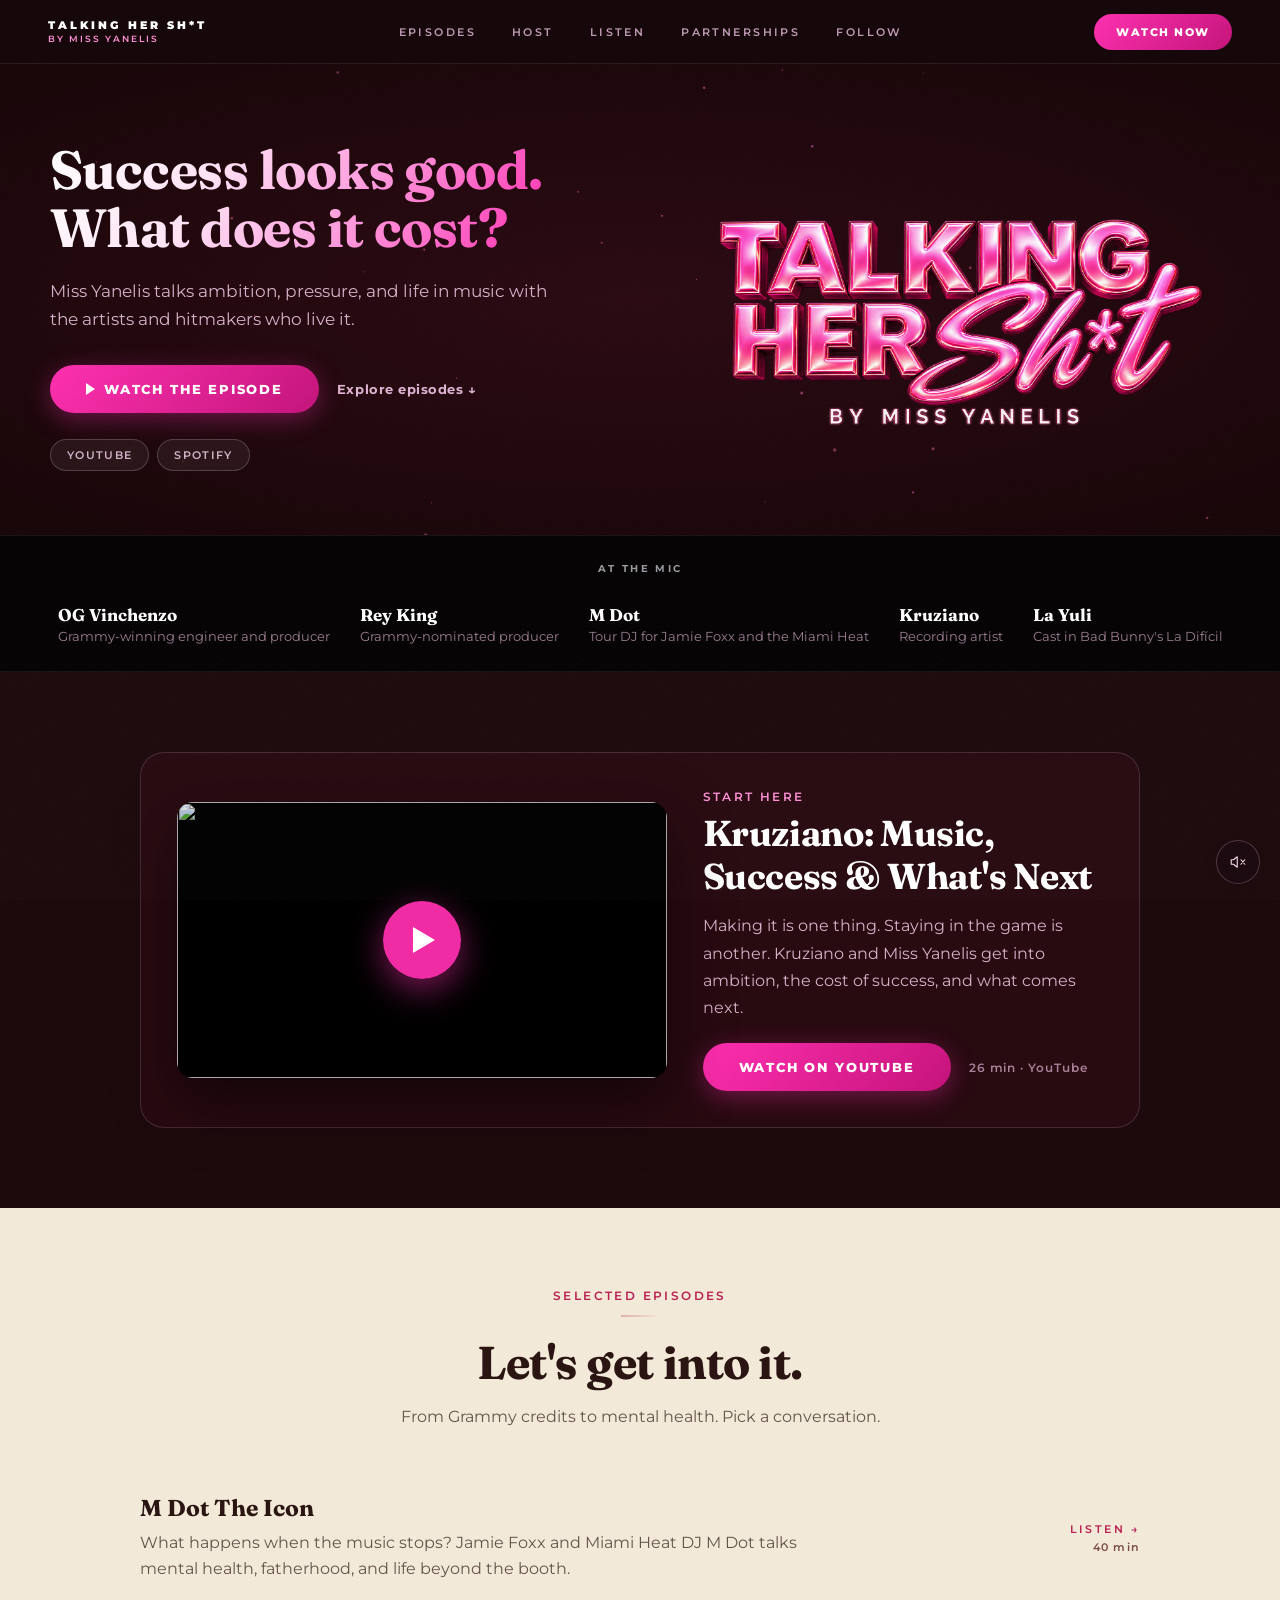
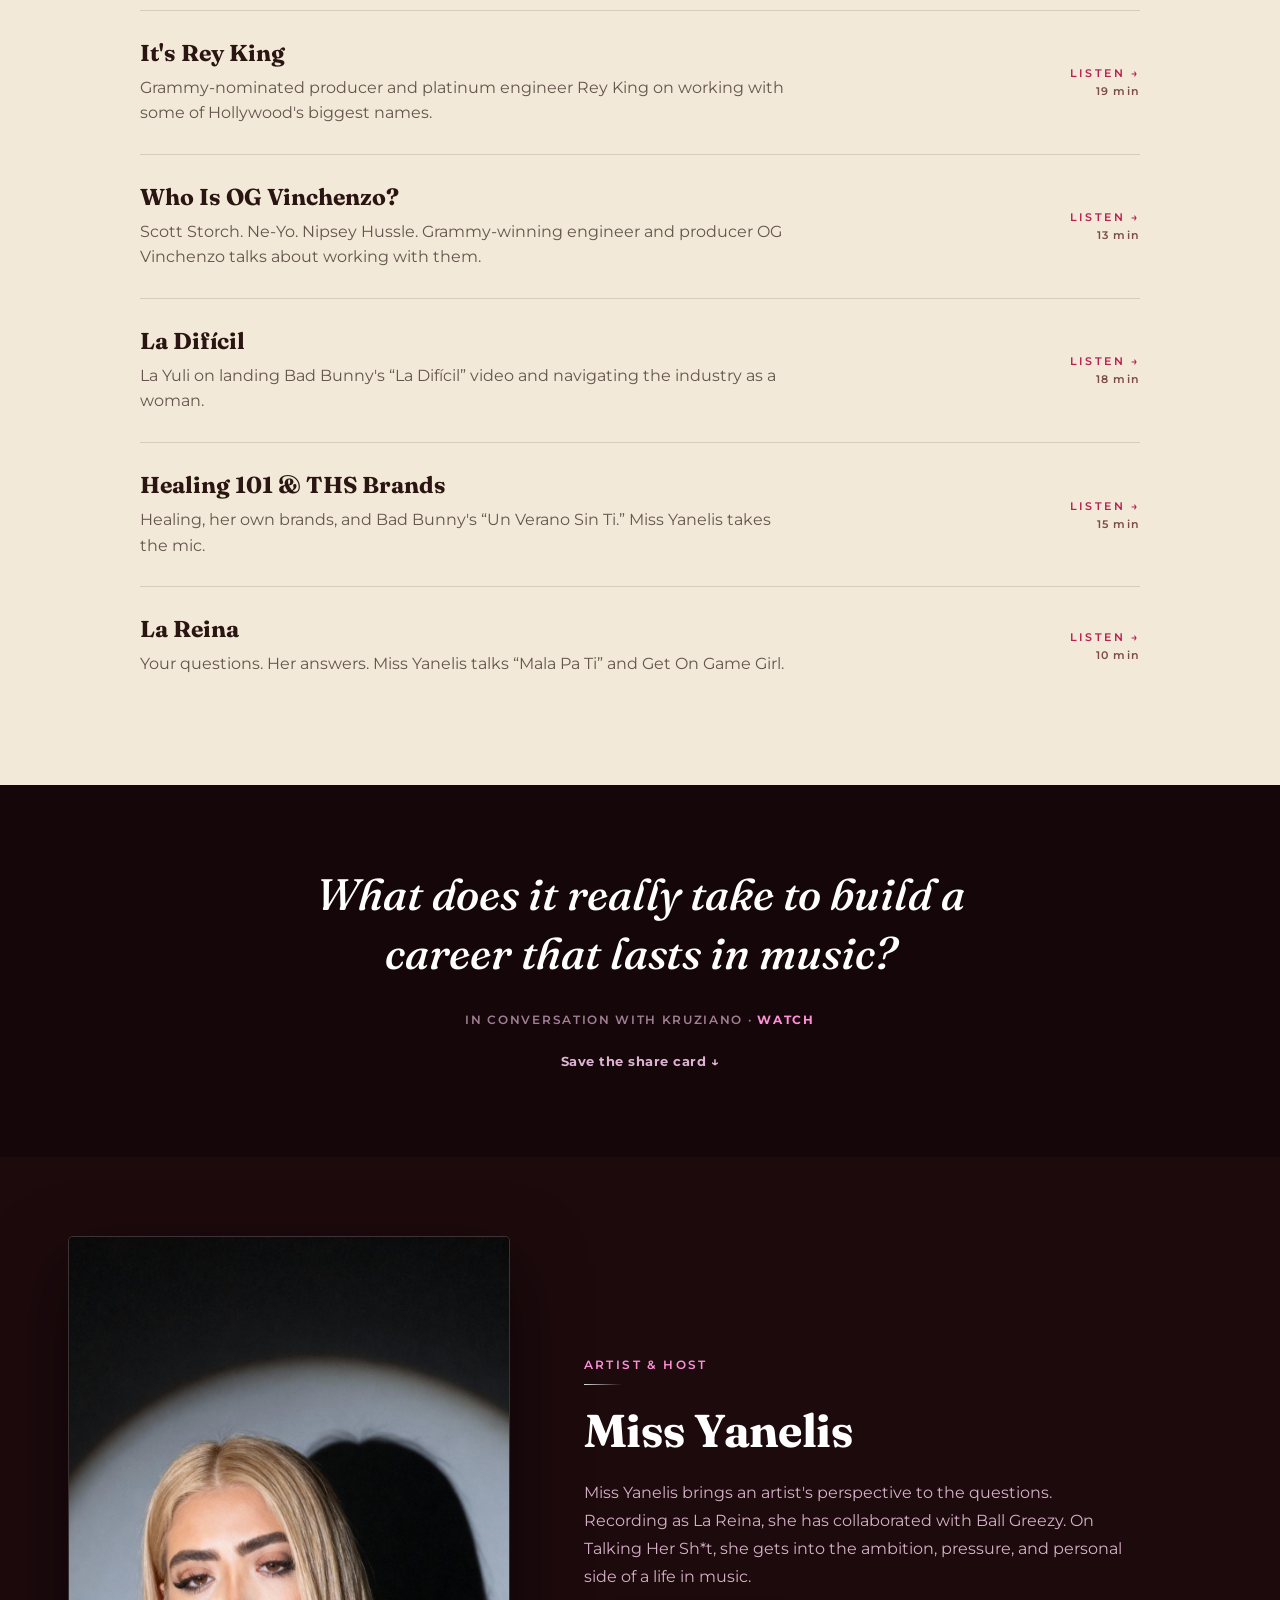
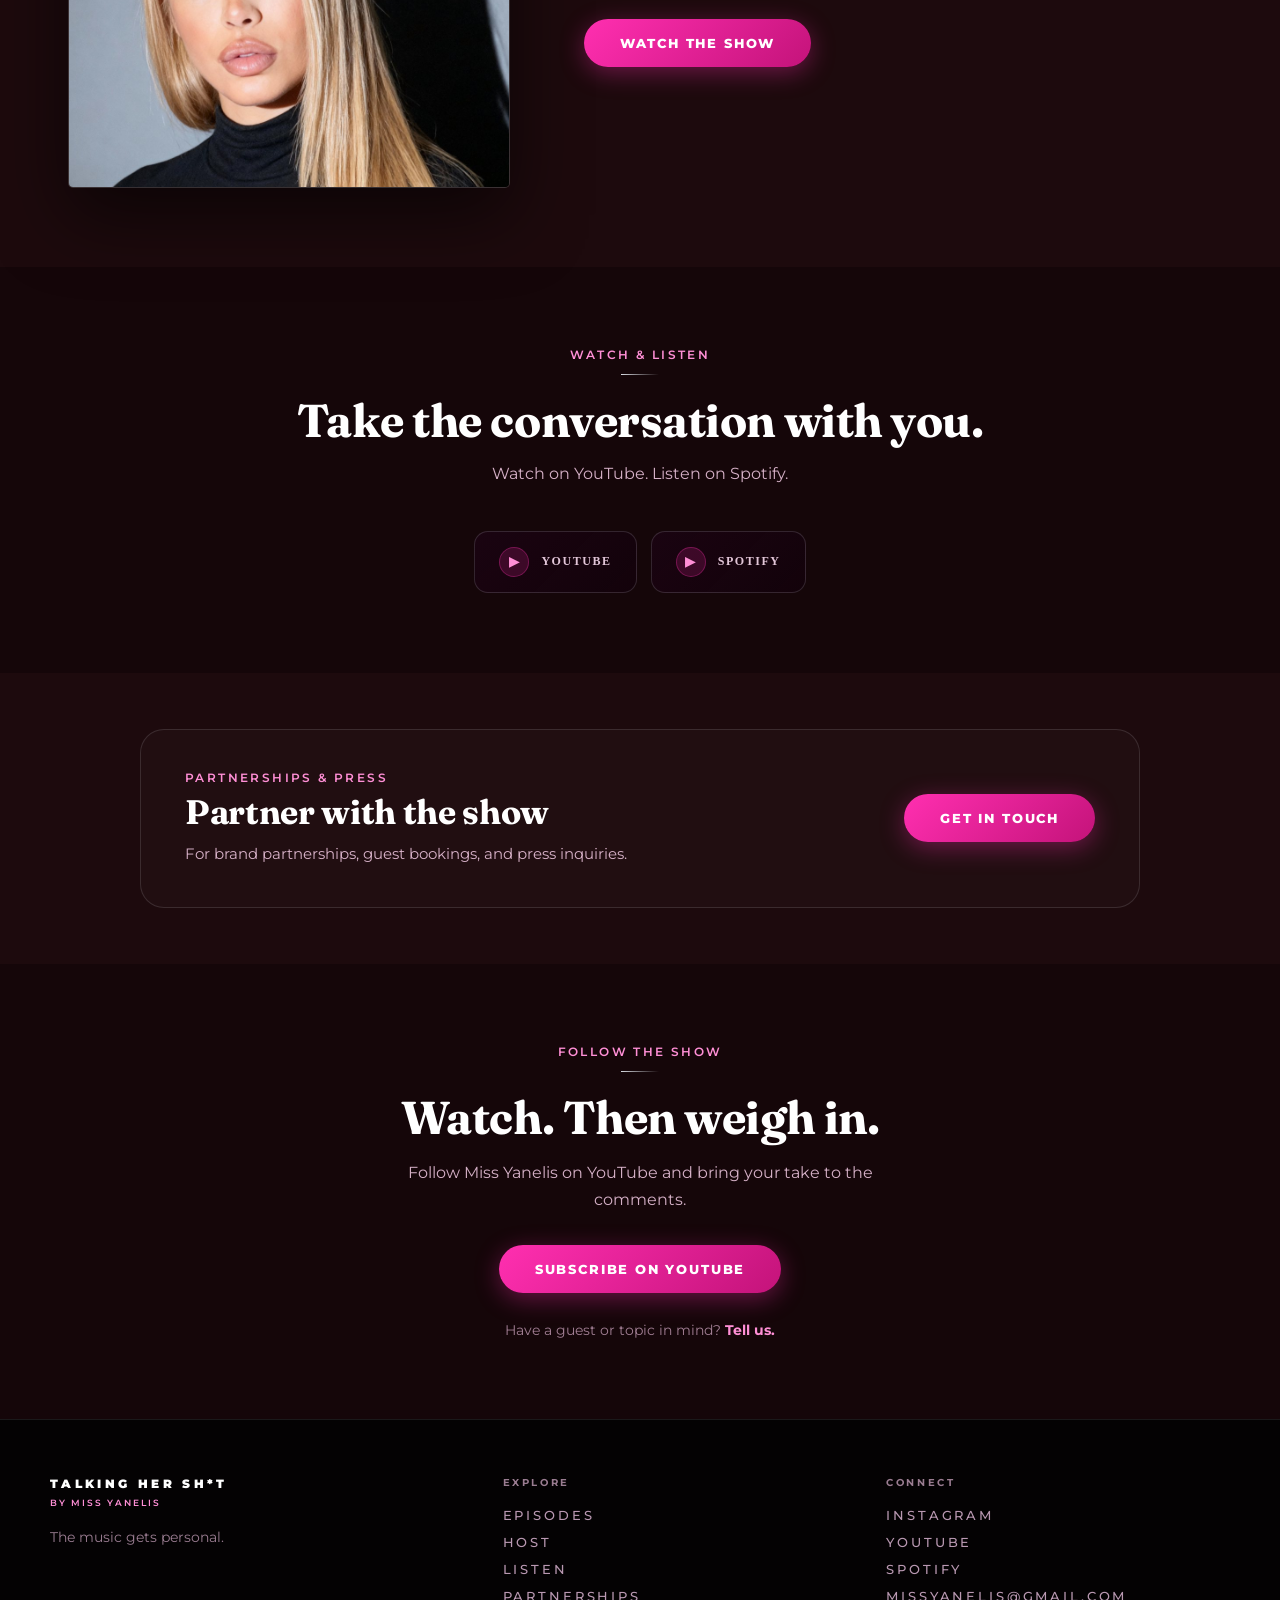
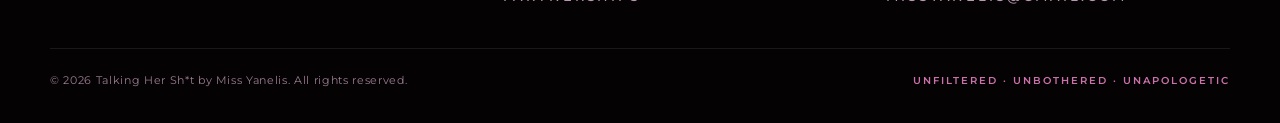
==== commit 8c8a3221: "Give the show a confident question-led voice" ====
--- a/index.html
+++ b/index.html
@@ -5,19 +5,19 @@
   <meta name="viewport" content="width=device-width, initial-scale=1.0">
   <script>document.documentElement.className+=' js';</script>
   <title>Talking Her Sh*t | By Miss Yanelis</title>
-  <meta name="description" content="Behind the music. Beyond the image. Miss Yanelis talks creativity, ambition, and life in the industry with artists, producers, and the people shaping the sound.">
+  <meta name="description" content="Success looks good. What does it cost? Miss Yanelis talks ambition, pressure, and life in music with the artists and hitmakers who live it.">
   <meta name="theme-color" content="#150609">
   <meta property="og:type" content="website">
   <meta property="og:site_name" content="Talking Her Sh*t">
   <meta property="og:url" content="https://jayallen2.github.io/talking-her-sht-podcast/">
   <meta property="og:title" content="Talking Her Sh*t | By Miss Yanelis">
-  <meta property="og:description" content="Behind the music. Beyond the image. Conversations with Miss Yanelis about creativity, ambition, and life in the industry.">
+  <meta property="og:description" content="Success looks good. What does it cost? Miss Yanelis talks ambition, pressure, and life in music with the artists and hitmakers who live it.">
   <meta property="og:image" content="https://jayallen2.github.io/talking-her-sht-podcast/assets/logos/final/og-image.jpg">
   <meta property="og:image:width" content="1200">
   <meta property="og:image:height" content="630">
   <meta name="twitter:card" content="summary_large_image">
   <meta name="twitter:title" content="Talking Her Sh*t | By Miss Yanelis">
-  <meta name="twitter:description" content="Behind the music. Beyond the image. Conversations with Miss Yanelis about creativity, ambition, and life in the industry.">
+  <meta name="twitter:description" content="Success looks good. What does it cost? Miss Yanelis talks ambition, pressure, and life in music with the artists and hitmakers who live it.">
   <meta name="twitter:image" content="https://jayallen2.github.io/talking-her-sht-podcast/assets/logos/final/og-image.jpg">
   <!-- If a custom domain is added later (see SETUP.md, GitHub Pages, Custom domain),
        update the four absolute URLs above to match. -->
@@ -34,7 +34,7 @@
     website content. Do not hard-code URLs or copy in here.
     ═══════════════════════════════════════════════════════════
   -->
-  <script src="./config/site.config.js?v=3"></script>
+  <script src="./config/site.config.js?v=4"></script>
   <link rel="stylesheet" href="./assets/styles/soundtrack.css?v=3">
   <script src="./assets/scripts/soundtrack.js?v=4" defer></script>
   <style>
@@ -297,10 +297,10 @@
   <canvas id="hero-canvas" aria-hidden="true"></canvas>
   <div class="hero-grid">
     <div class="hero-text">
-      <h1 id="hero-headline" class="gtext">Behind the music.<br>Beyond the image.</h1>
+      <h1 id="hero-headline" class="gtext">Success looks good.<br>What does it cost?</h1>
       <p id="hero-sub"></p>
       <div class="hero-cta-row">
-        <a href="#latest" id="hero-primary-btn" class="btn-p"><span aria-hidden="true" style="width:0;height:0;border-left:9px solid #fff;border-top:6px solid transparent;border-bottom:6px solid transparent;"></span><span id="hero-primary-label">Watch Now</span></a>
+        <a href="#latest" id="hero-primary-btn" class="btn-p"><span aria-hidden="true" style="width:0;height:0;border-left:9px solid #fff;border-top:6px solid transparent;border-bottom:6px solid transparent;"></span><span id="hero-primary-label">Watch the Episode</span></a>
         <a href="#episodes" class="link-arrow">Explore episodes &darr;</a>
       </div>
       <div id="hero-platform-pills" style="display:flex;gap:8px;flex-wrap:wrap;"></div>
@@ -348,14 +348,14 @@
     <div class="rv tc" style="margin-bottom:12px;">
       <p class="s-label">Selected Episodes</p>
       <div class="s-rule s-rule-c"></div>
-      <h2 class="s-h" style="margin-bottom:14px;">Find your next listen.</h2>
-      <p class="s-sub">The craft, the business, and the life that comes with it.</p>
+      <h2 class="s-h" style="margin-bottom:14px;">Let's get into it.</h2>
+      <p class="s-sub">From Grammy credits to mental health. Pick a conversation.</p>
     </div>
     <div id="episode-rows" class="rv" style="margin-top:36px;"></div>
   </div>
 </section>
 
-<!-- ── FEATURED QUOTE (one oversized, real) ─────────── -->
+<!-- ── EDITORIAL QUESTION (grounded in the featured conversation) ── -->
 <section class="sect tc" style="background:var(--bg);">
   <div class="inner-sm">
     <p id="quote-text" class="quote-text rv"></p>
@@ -388,7 +388,7 @@
     <div class="rv tc" style="margin-bottom:44px;">
       <p class="s-label">Watch &amp; Listen</p>
       <div class="s-rule s-rule-c"></div>
-      <h2 class="s-h" style="margin-bottom:12px;">Your show. Your way.</h2>
+      <h2 class="s-h" style="margin-bottom:12px;">Take the conversation with you.</h2>
       <p class="s-sub" style="max-width:460px;">Watch on YouTube. Listen on Spotify.</p>
     </div>
     <div id="platform-buttons" class="plat-row rv"></div>
@@ -441,7 +441,7 @@
       <div>
         <p id="foot-name" style="font-family:Montserrat,sans-serif;font-weight:900;font-size:12px;letter-spacing:.28em;color:#fff;text-transform:uppercase;margin:0 0 6px;">Talking Her Sh*t</p>
         <p id="foot-byline" style="font-family:Montserrat,sans-serif;font-weight:600;font-size:9px;letter-spacing:.22em;color:var(--pink-soft);text-transform:uppercase;margin:0 0 18px;">By Miss Yanelis</p>
-        <p style="font-family:Montserrat,sans-serif;font-size:14px;color:var(--text-mute);line-height:1.7;max-width:240px;margin:0;">Music. Culture. Perspective.</p>
+        <p style="font-family:Montserrat,sans-serif;font-size:14px;color:var(--text-mute);line-height:1.7;max-width:240px;margin:0;">The music gets personal.</p>
       </div>
       <div>
         <p style="font-family:Montserrat,sans-serif;font-weight:700;font-size:10px;letter-spacing:.26em;text-transform:uppercase;color:var(--text-mute);margin:0 0 18px;">Explore</p>
@@ -525,7 +525,7 @@
     if(hl&&hero.headline) hl.innerHTML=hero.headline.replace(/\n/g,'<br>');
     s('hero-sub', safe(hero.subheadline));
     href('hero-primary-btn', safe(hero.primaryButtonUrl,'#'));
-    s('hero-primary-label', safe(hero.primaryButtonText,'Watch Now'));
+    s('hero-primary-label', safe(hero.primaryButtonText,'Watch the Episode'));
 
     var plat=(C.podcastPlatforms||[]).filter(function(p){return p.enabled!==false;});
     h('hero-platform-pills', plat.map(function(p){
@@ -580,7 +580,7 @@
     } else if(bizSection){ bizSection.classList.add('hidden'); }
 
     /* Use a working subscription destination when no email provider is connected. */
-    s('news-heading', safe(news.heading,'Stay in the conversation'));
+    s('news-heading', safe(news.heading,'Watch. Then weigh in.'));
     s('news-sub',      safe(news.subtext));
     if(safe(news.actionUrl,'')){ show('news-form'); }
     else if((soc.youtube||{}).url){
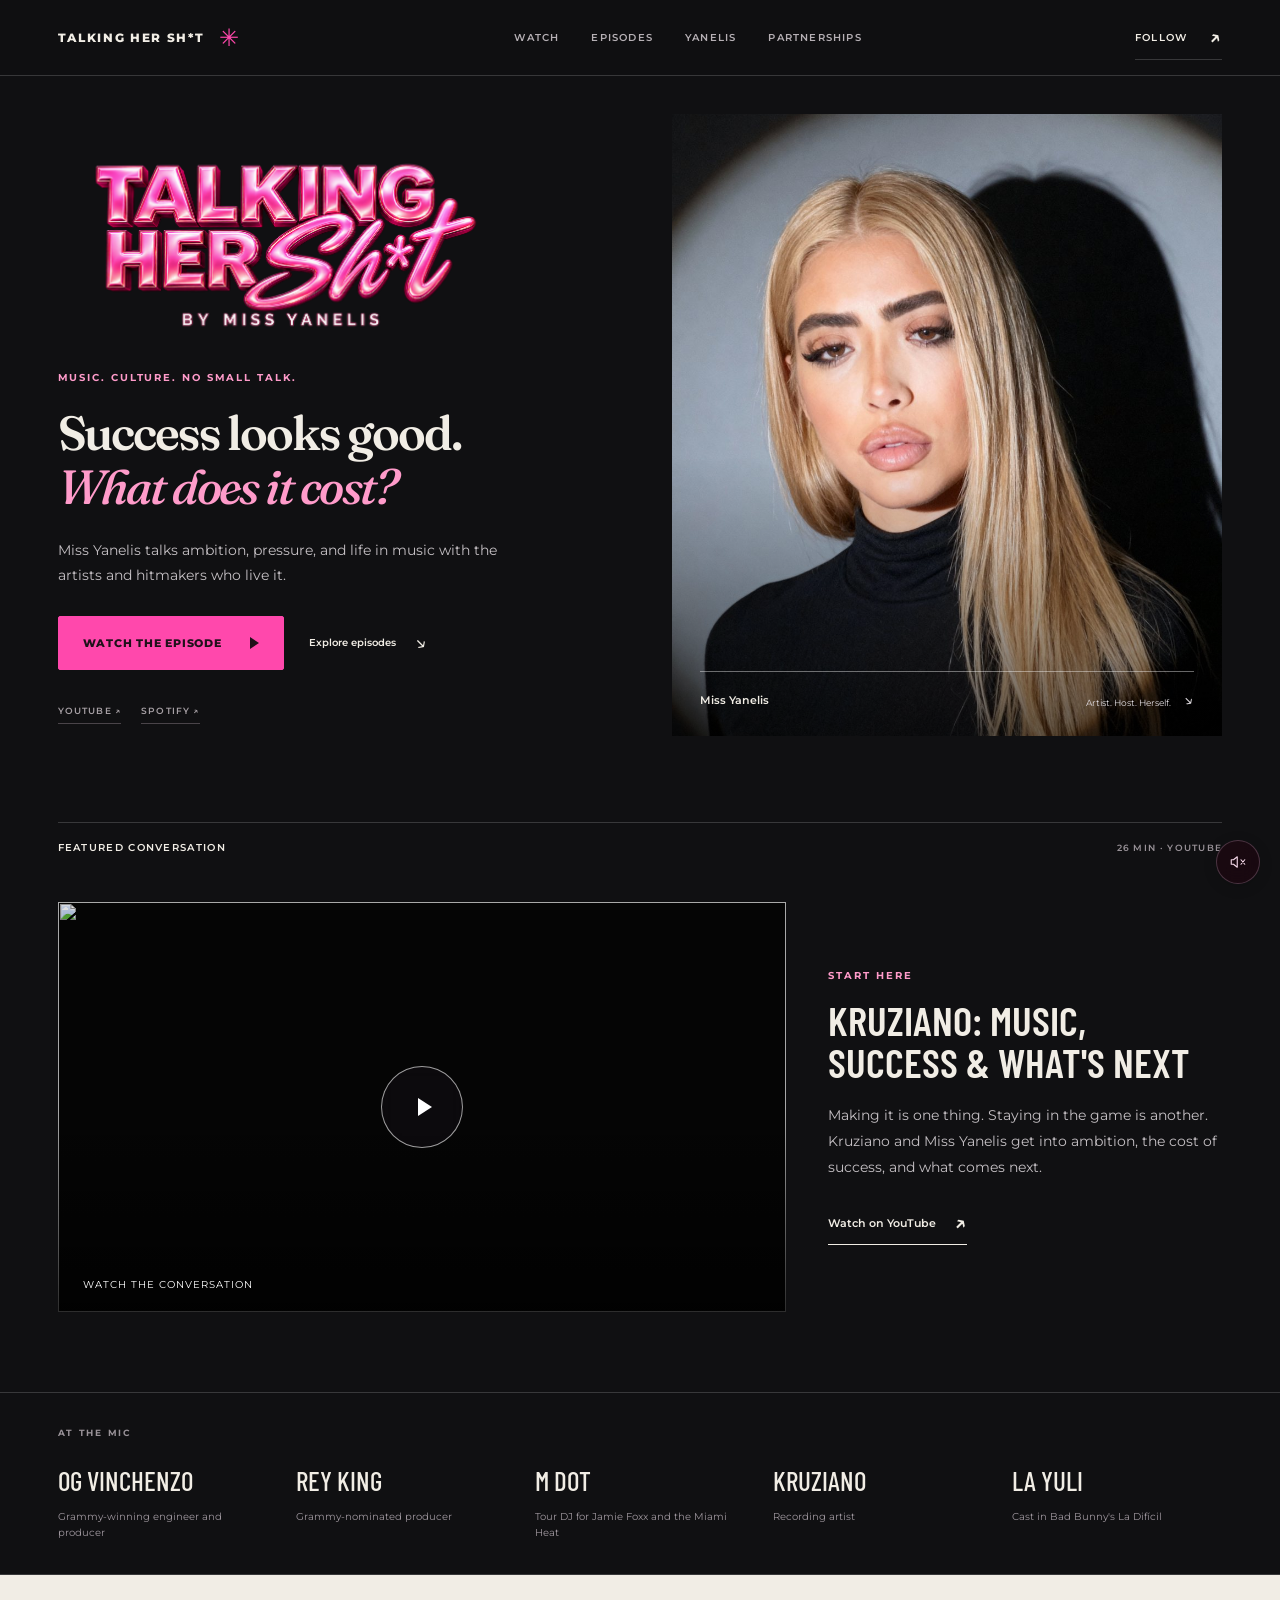
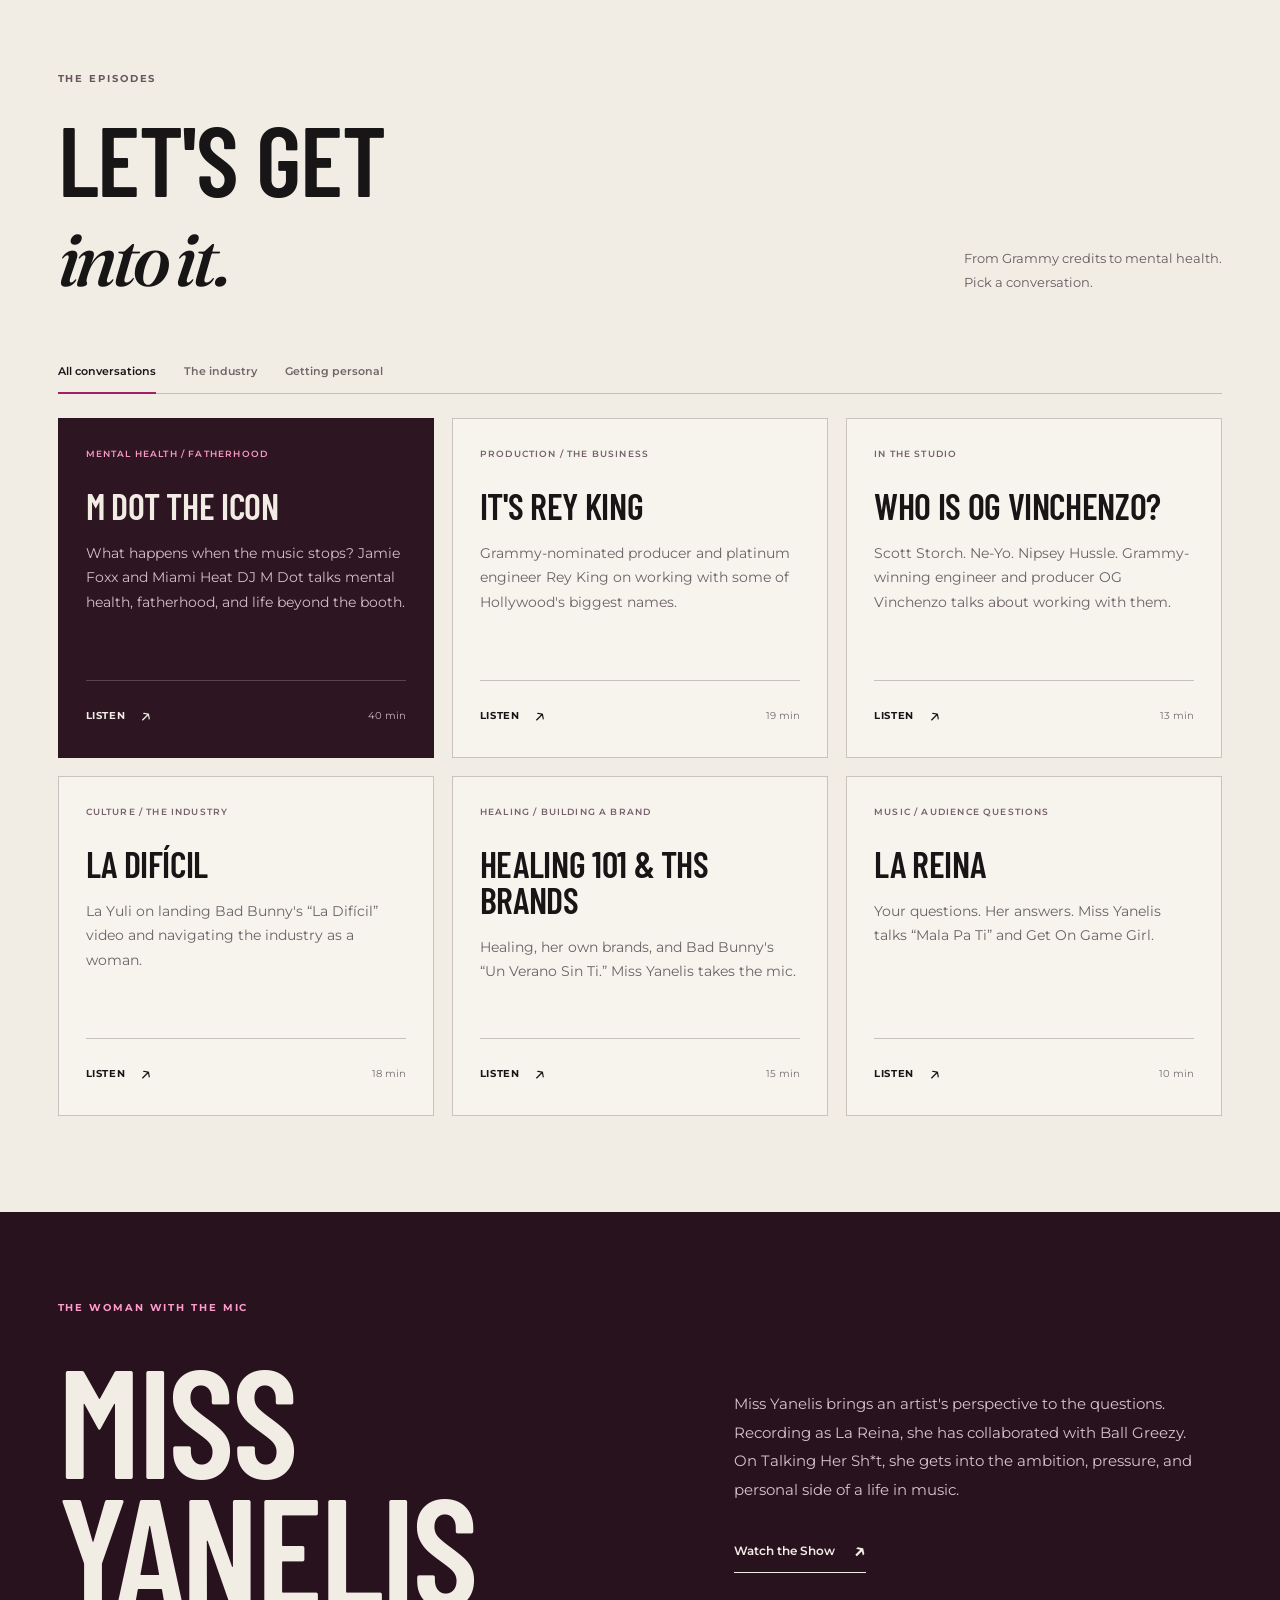
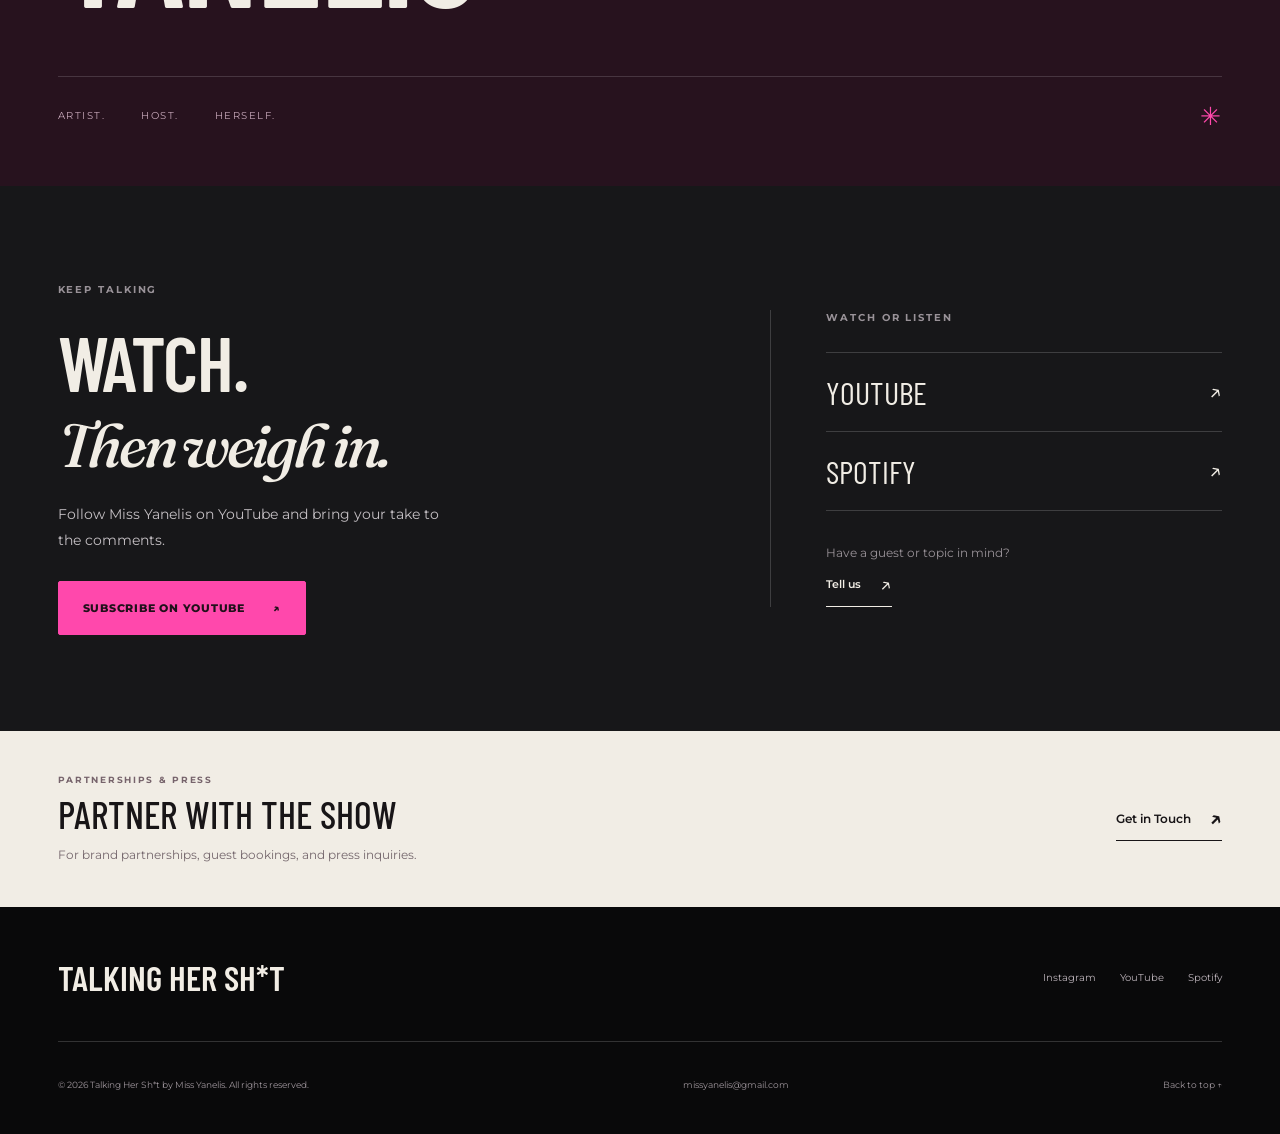
==== commit 394a8de3: "Build a portrait-led editorial design and remove the share card" ====
--- a/index.html
+++ b/index.html
@@ -27,454 +27,132 @@
   <link rel="apple-touch-icon" sizes="180x180" href="./assets/logos/final/apple-touch-icon.png">
   <link rel="preconnect" href="https://fonts.googleapis.com">
   <link rel="preconnect" href="https://fonts.gstatic.com" crossorigin="">
-  <link href="https://fonts.googleapis.com/css2?family=Fraunces:ital,wght@0,600;0,700;0,900;1,500;1,600&family=Montserrat:ital,wght@0,400;0,500;0,600;0,700;0,800;0,900;1,600&display=swap" rel="stylesheet">
+  <link href="https://fonts.googleapis.com/css2?family=Barlow+Condensed:wght@500;600;700&family=Fraunces:ital,wght@0,600;1,500&family=Montserrat:wght@400;500;600;700;800&display=swap" rel="stylesheet">
   <!--
     ═══════════════════════════════════════════════════════════
     SITE CONFIG: edit ./config/site.config.js to update ALL
     website content. Do not hard-code URLs or copy in here.
     ═══════════════════════════════════════════════════════════
   -->
-  <script src="./config/site.config.js?v=4"></script>
+  <script src="./config/site.config.js?v=5"></script>
   <link rel="stylesheet" href="./assets/styles/soundtrack.css?v=3">
   <script src="./assets/scripts/soundtrack.js?v=4" defer></script>
-  <style>
-    /* ══════════════════════════════════════════════════
-       PALETTE: deep black cherry (not flat black), one warm
-       ivory reading surface, saturated pink reserved for
-       actions and links, chrome for decorative finishes.
-       Fraunces for display type, Montserrat for everything
-       readable. The logo carries the most elaborate lettering.
-       ══════════════════════════════════════════════════ */
-    :root{
-      --bg:        #150609;
-      --bg2:       #1d0a0d;
-      --bg-deep:   #040203;
-      --ivory:     #f3e9d8;
-      --ink:       #2a1512;
-      --ink-soft:  rgba(42,21,18,.7);
-      --ink-mute:  #7a4c45;
-      --pink:      #ff2fb0;
-      --pink-soft: #ff8fd6;
-      --pink-ink:  #b8214f;
-      --chrome:    #d7dbe2;
-      --chrome-dim:rgba(215,219,226,.32);
-      --text-soft: rgba(255,214,240,.82);
-      --text-mute: rgba(255,206,240,.6);
-    }
-
-    /* ── Reset ──────────────────────────────────────── */
-    html,body{margin:0;padding:0;background:var(--bg);overflow-x:hidden;scroll-behavior:smooth;}
-    *{box-sizing:border-box;}
-    a{text-decoration:none;}
-    img{display:block;max-width:100%;}
-    button,input,textarea{font-family:Montserrat,sans-serif;}
-    section[id]{scroll-margin-top:72px;}
-
-    /* ── Accessibility ──────────────────────────────── */
-    .skip-link{position:absolute;left:12px;top:-60px;z-index:1000;background:var(--pink);color:#fff;padding:12px 20px;border-radius:10px;font-family:Montserrat,sans-serif;font-weight:800;font-size:13px;letter-spacing:.04em;transition:top .2s;}
-    .skip-link:focus{top:12px;}
-    :focus-visible{outline:2px solid var(--pink-soft);outline-offset:3px;border-radius:2px;}
-    .noscript-note{background:var(--ivory);color:var(--ink);padding:16px 20px;font-family:Montserrat,sans-serif;font-size:15px;line-height:1.6;}
-    .noscript-note a{color:var(--pink-ink);font-weight:700;}
-
-    @media (prefers-reduced-motion: reduce){
-      *{animation-duration:.001ms!important;animation-iteration-count:1!important;transition-duration:.001ms!important;}
-      html{scroll-behavior:auto;}
-    }
-
-    /* ── Scroll reveal (only when JS is running, so a no-JS
-       visitor never gets an invisible page) ─────────── */
-    .js .rv{opacity:0;transform:translateY(20px);transition:opacity .8s cubic-bezier(.2,.8,.2,1),transform .8s cubic-bezier(.2,.8,.2,1);}
-    .js .rv.in{opacity:1;transform:none;}
-
-    /* ── Nav link ───────────────────────────────────── */
-    .nl{font-family:Montserrat,sans-serif;font-weight:600;font-size:11px;letter-spacing:.22em;text-transform:uppercase;color:rgba(255,210,245,.72);text-decoration:none;transition:color .2s;}
-    .nl:hover{color:#fff;}
-
-    /* ── Section wrapper ────────────────────────────── */
-    .sect{padding:80px 48px;}
-    .inner{max-width:1180px;margin:0 auto;}
-    .inner-md{max-width:1000px;margin:0 auto;}
-    .inner-sm{max-width:680px;margin:0 auto;}
-    .inner-xs{max-width:600px;margin:0 auto;}
-
-    /* ── Section header helpers ─────────────────────── */
-    .s-label{font-family:Montserrat,sans-serif;font-weight:600;font-size:12px;letter-spacing:.2em;text-transform:uppercase;color:var(--pink-soft);margin:0 0 12px;}
-    .s-rule{width:38px;height:1.5px;background:linear-gradient(90deg,var(--chrome),transparent);margin-bottom:20px;}
-    .s-rule-c{margin-left:auto;margin-right:auto;}
-    .s-h{font-family:'Fraunces',serif;font-weight:700;font-size:clamp(28px,3.6vw,48px);letter-spacing:-.01em;color:#fff;line-height:1.14;margin:0;}
-    .s-sub{font-family:Montserrat,sans-serif;font-size:16px;color:var(--text-soft);line-height:1.7;max-width:520px;margin:0 auto;}
-    .tc{text-align:center;}
-    .on-ivory .s-label{color:var(--pink-ink);}
-    .on-ivory .s-rule{background:linear-gradient(90deg,rgba(184,33,79,.3),transparent);}
-    .on-ivory .s-h{color:var(--ink);}
-    .on-ivory .s-sub{color:var(--ink-soft);}
-
-    /* ── Buttons ────────────────────────────────────── */
-    .btn-p{display:inline-flex;align-items:center;justify-content:center;gap:9px;background:linear-gradient(135deg,var(--pink),#c4137a);color:#fff;padding:16px 36px;border-radius:999px;font-family:Montserrat,sans-serif;font-weight:800;font-size:13px;letter-spacing:.14em;text-transform:uppercase;white-space:nowrap;border:none;cursor:pointer;min-height:48px;box-shadow:0 6px 24px rgba(255,47,176,.35);transition:box-shadow .3s,transform .3s,opacity .2s;}
-    .btn-p:hover{box-shadow:0 10px 34px rgba(255,47,176,.55);transform:translateY(-2px);}
-    .btn-p[disabled]{opacity:.6;cursor:wait;transform:none;}
-    .link-arrow{font-family:Montserrat,sans-serif;font-weight:700;font-size:13px;letter-spacing:.04em;color:rgba(255,210,245,.85);display:inline-flex;align-items:center;gap:6px;padding:8px 2px;}
-    .link-arrow:hover{color:#fff;}
-
-    /* ── Guest credits strip ─────────────────────────── */
-    .cred-strip{background:var(--bg-deep);border-top:1px solid rgba(215,219,226,.08);border-bottom:1px solid rgba(215,219,226,.08);padding:26px 48px;}
-    .cred-inner{max-width:1180px;margin:0 auto;display:flex;align-items:center;gap:28px;flex-wrap:wrap;justify-content:center;}
-    .cred-label{font-family:Montserrat,sans-serif;font-weight:700;font-size:10px;letter-spacing:.24em;text-transform:uppercase;color:var(--chrome);opacity:.7;margin:0;white-space:nowrap;}
-    .cred-list{list-style:none;margin:0;padding:0;display:flex;gap:10px 30px;flex-wrap:wrap;justify-content:center;}
-    .cred-list li{font-family:Montserrat,sans-serif;font-size:13px;color:var(--text-mute);line-height:1.4;}
-    .cred-list strong{display:block;font-family:'Fraunces',serif;font-weight:700;font-size:17px;color:#fff;letter-spacing:0;}
-
-    /* ── Latest episode (featured conversation) ─────── */
-    .latest-card{background:rgba(255,20,100,.05);border:1px solid rgba(215,219,226,.16);border-radius:24px;padding:36px;display:grid;grid-template-columns:1.1fr .9fr;gap:36px;align-items:center;}
-    .video-facade{position:relative;aspect-ratio:16/9;border-radius:16px;overflow:hidden;background:#000;box-shadow:0 24px 60px rgba(0,0,0,.5);}
-    .video-facade img{position:absolute;inset:0;width:100%;height:100%;object-fit:cover;opacity:.88;transition:opacity .3s,transform .5s;}
-    .video-facade button{position:absolute;inset:0;width:100%;height:100%;background:none;border:0;cursor:pointer;display:flex;align-items:center;justify-content:center;padding:0;}
-    .video-facade button:hover img{opacity:1;transform:scale(1.02);}
-    .play-ring{position:relative;z-index:1;width:78px;height:78px;border-radius:50%;background:rgba(255,47,176,.94);display:flex;align-items:center;justify-content:center;box-shadow:0 10px 34px rgba(255,47,176,.5);transition:transform .25s;}
-    .video-facade button:hover .play-ring{transform:scale(1.06);}
-    .video-facade iframe{position:absolute;inset:0;width:100%;height:100%;border:0;}
-    .rec-light{display:none;width:9px;height:9px;border-radius:50%;background:var(--pink);box-shadow:0 0 10px var(--pink),0 0 22px rgba(255,47,176,.6);margin-right:9px;vertical-align:middle;}
-    .playing .rec-light{display:inline-block;}
-
-    /* ── Episode rows (compact, real content, ivory surface) ── */
-    .ep-row{display:grid;grid-template-columns:minmax(0,1fr) auto;gap:32px;align-items:center;padding:28px 0;border-bottom:1px solid rgba(42,21,18,.14);}
-    .ep-row:last-child{border-bottom:none;}
-    .ep-row-title{font-family:'Fraunces',serif;font-weight:700;font-size:23px;color:var(--ink);margin:0 0 8px;}
-    .ep-row-desc{font-family:Montserrat,sans-serif;font-size:16px;color:var(--ink-soft);line-height:1.6;margin:0;max-width:660px;}
-    .ep-row-action{font-family:Montserrat,sans-serif;font-weight:700;font-size:12px;letter-spacing:.1em;white-space:nowrap;display:flex;flex-direction:column;align-items:flex-end;gap:4px;}
-    .ep-row-action a{color:var(--pink-ink);}
-    .ep-row-action a:hover{color:var(--ink);}
-    .ep-row-dur{color:var(--ink-mute);font-weight:600;font-size:11px;}
-
-    /* ── Featured quote (one oversized, real) ────────── */
-    .quote-text{font-family:'Fraunces',serif;font-weight:500;font-style:italic;font-size:clamp(26px,4vw,44px);color:#fff;line-height:1.35;margin:0 auto 28px;max-width:820px;}
-    .quote-credit{font-family:Montserrat,sans-serif;font-weight:600;font-size:12px;letter-spacing:.14em;text-transform:uppercase;color:var(--text-mute);margin:0;}
-    .quote-credit a{color:var(--pink-soft);font-weight:700;}
-    .quote-credit a:hover{color:#fff;}
-
-    /* ── Business band ───────────────────────────────── */
-    .biz-grid{display:grid;grid-template-columns:1.3fr auto;gap:40px;align-items:center;border:1px solid rgba(215,219,226,.14);border-radius:24px;padding:40px 44px;background:rgba(255,255,255,.02);}
-
-    /* ── Form fields ────────────────────────────────── */
-    .f-label{display:block;font-family:Montserrat,sans-serif;font-weight:700;font-size:11px;letter-spacing:.14em;text-transform:uppercase;color:var(--pink-soft);margin:0 0 8px;}
-    .field{width:100%;background:rgba(255,255,255,.06);border:1px solid rgba(215,219,226,.3);border-radius:12px;padding:15px 20px;color:#fff;font-size:15px;font-weight:500;outline:none;transition:border-color .3s,box-shadow .3s;}
-    .field::placeholder{color:rgba(255,210,240,.66);}
-    .field:focus{border-color:var(--pink);box-shadow:0 0 0 3px rgba(255,47,176,.14);}
-    .form-msg{font-family:Montserrat,sans-serif;font-size:14px;line-height:1.6;margin:14px 0 0;text-align:center;}
-    .form-msg.err{color:#ffb3c6;}
-
-    /* ── Platform buttons ───────────────────────────── */
-    .plat-btn{display:flex;align-items:center;gap:12px;background:linear-gradient(135deg,rgba(28,4,20,.75),rgba(18,0,12,.6));border:1px solid rgba(215,219,226,.16);color:rgba(255,225,245,.88);padding:15px 24px;border-radius:14px;font-weight:600;font-size:12px;letter-spacing:.13em;text-transform:uppercase;transition:border-color .3s,background .3s,box-shadow .3s,transform .3s;}
-    .plat-btn:hover{border-color:rgba(255,47,176,.5);background:rgba(255,47,176,.1);box-shadow:0 8px 28px rgba(255,47,176,.16);transform:translateY(-2px);}
-    .plat-row{display:flex;gap:14px;justify-content:center;flex-wrap:wrap;}
-
-    /* ── Utility ────────────────────────────────────── */
-    .hidden{display:none!important;}
-    .success-box{padding:24px 32px;border-radius:18px;background:rgba(255,47,176,.12);border:1px solid rgba(255,47,176,.4);text-align:center;}
-    .gtext{background:linear-gradient(120deg,#fff 0%,#ffe4f5 32%,#ff9fdf 60%,var(--pink) 100%);-webkit-background-clip:text;-webkit-text-fill-color:transparent;background-clip:text;display:inline-block;}
-
-    /* ══════════════════════════════════════════════════
-       HERO: grid layout, text and art in separate columns
-       so they structurally cannot overlap at any viewport.
-       The particle canvas lives inside the hero only, so
-       reading sections below stay perfectly still.
-       ══════════════════════════════════════════════════ */
-    #hero{position:relative;overflow:hidden;background:radial-gradient(140% 120% at 50% 50%,#2a0912 0%,#180508 50%,var(--bg) 100%);padding:clamp(48px,6vw,80px) clamp(20px,4vw,48px) 64px;}
-    #hero-canvas{position:absolute;inset:0;width:100%;height:100%;pointer-events:none;z-index:0;}
-    .hero-grid{position:relative;z-index:2;max-width:1180px;margin:0 auto;display:grid;grid-template-columns:minmax(0,1fr) minmax(0,1fr);gap:clamp(32px,5vw,72px);align-items:center;}
-    .hero-text{max-width:560px;min-width:0;}
-    /* The logo is a complete transparent lockup, with its own clear space.
-       Keep its natural proportions: no clipping, masks, or blend effects. */
-    #hero-logo{display:block;width:100%;height:auto;object-fit:contain;}
-    #hero-headline{font-family:'Fraunces',serif;font-weight:700;font-size:clamp(34px,4.2vw,56px);letter-spacing:-.01em;line-height:1.08;margin:0 0 20px;}
-    #hero-sub{font-family:Montserrat,sans-serif;font-weight:400;font-size:17px;color:var(--text-soft);line-height:1.65;max-width:500px;margin:0 0 32px;}
-    .hero-cta-row{display:flex;gap:16px;flex-wrap:wrap;align-items:center;margin-bottom:26px;}
-    .hero-art{position:relative;display:flex;align-items:center;justify-content:center;width:100%;max-width:560px;min-width:0;padding:16px 0;justify-self:center;}
-    .hero-cta-row .btn-p{max-width:100%;white-space:normal;text-align:center;}
-
-    /* ── Grids ──────────────────────────────────────── */
-    .host-grid{display:grid;grid-template-columns:.85fr 1.15fr;gap:56px;align-items:center;}
-
-    /* ── Nav ─────────────────────────────────────────── */
-    #main-nav{position:sticky;top:0;z-index:200;height:64px;padding:0 48px;display:flex;align-items:center;justify-content:space-between;background:rgba(21,6,9,.94);backdrop-filter:blur(24px);-webkit-backdrop-filter:blur(24px);border-bottom:1px solid rgba(215,219,226,.1);}
-    #mobile-menu{position:fixed;top:64px;left:0;right:0;z-index:199;background:rgba(15,4,6,.97);border-bottom:1px solid rgba(215,219,226,.12);padding:32px;display:flex;flex-direction:column;gap:24px;backdrop-filter:blur(20px);}
-
-    /* ── Responsive ─────────────────────────────────── */
-    @media(max-width:980px){
-      .hero-grid{grid-template-columns:1fr;text-align:center;}
-      .hero-text{width:100%;max-width:560px;margin:0 auto;}
-      #hero-logo{margin-left:auto;margin-right:auto;}
-      .hero-cta-row{justify-content:center;}
-      #hero-sub{margin-left:auto;margin-right:auto;}
-      #hero-platform-pills{justify-content:center;}
-      .hero-art{order:-1;max-width:460px;}
-      #hero{padding-top:40px;}
-      .latest-card{grid-template-columns:1fr;gap:26px;}
-      .biz-grid{grid-template-columns:1fr;gap:22px;}
-    }
-    @media(max-width:860px){
-      #main-nav,.cred-strip{padding-left:20px;padding-right:20px;}
-      #hero{padding-left:20px;padding-right:20px;}
-      footer{padding-left:20px!important;padding-right:20px!important;}
-      .desk-nav{display:none!important;}
-      #menu-toggle{display:flex!important;}
-      .host-grid,.foot-grid{grid-template-columns:1fr!important;}
-      .host-grid{gap:36px;}
-      .foot-grid{gap:32px!important;}
-      .sect{padding:64px 20px!important;}
-      .latest-card{padding:24px;}
-      .biz-grid{padding:28px 24px;}
-      .cred-inner{justify-content:flex-start;}
-    }
-    @media(max-width:600px){
-      .ep-row{grid-template-columns:1fr;gap:8px;}
-      .ep-row-action{flex-direction:row;justify-content:space-between;align-items:center;margin-top:6px;}
-      .cred-inner{flex-direction:column;align-items:flex-start;gap:16px;}
-      .cred-list{flex-direction:column;gap:14px;justify-content:flex-start;}
-    }
-    @media(max-width:540px){
-      #hero{padding:28px 20px 48px;}
-      .hero-grid{gap:24px;}
-      .hero-art{max-width:360px;}
-      #hero-headline{font-size:clamp(32px,8.5vw,42px);}
-      .hero-cta-row .btn-p{padding-left:24px;padding-right:24px;}
-    }
-    @media(max-width:480px){
-      #nav-listen-btn{display:none;}
-    }
-  </style>
+  <link rel="stylesheet" href="./assets/styles/editorial.css?v=1">
 </head>
 <body>
-
 <a href="#main" class="skip-link">Skip to content</a>
-<noscript>
-  <p class="noscript-note">Find Talking Her Sh*t on
-    <a href="https://www.youtube.com/@missyanelismusic">YouTube</a>,
-    <a href="https://open.spotify.com/show/3GHaGbPcpZmkXpfnpPo76O">Spotify</a>,
-    and
-    <a href="https://www.instagram.com/talkinghershit/">Instagram</a>.</p>
-</noscript>
-
-<!-- Atmosphere: grain noise overlay -->
-<div aria-hidden="true" style="position:fixed;inset:0;pointer-events:none;z-index:9998;opacity:.034;background-image:url(&quot;data:image/svg+xml,%3Csvg xmlns='http://www.w3.org/2000/svg' width='180' height='180'%3E%3Cfilter id='n'%3E%3CfeTurbulence type='fractalNoise' baseFrequency='.78' numOctaves='4' stitchTiles='stitch'/%3E%3CfeColorMatrix type='saturate' values='0'/%3E%3C/filter%3E%3Crect width='180' height='180' filter='url(%23n)'/%3E%3C/svg%3E&quot;);background-size:180px;"></div>
-
-<!-- ── NAV ───────────────────────────────────────────── -->
-<nav id="main-nav" aria-label="Primary">
-  <div style="flex:none;display:flex;flex-direction:column;gap:3px;">
-    <span id="nav-brand-name" style="font-family:Montserrat,sans-serif;font-weight:900;font-size:11px;letter-spacing:.28em;color:#fff;text-transform:uppercase;line-height:1;">Talking Her Sh*t</span>
-    <span id="nav-brand-byline" style="font-family:Montserrat,sans-serif;font-weight:600;font-size:9px;letter-spacing:.22em;color:var(--pink-soft);text-transform:uppercase;line-height:1;">By Miss Yanelis</span>
-  </div>
-  <div class="desk-nav" style="display:flex;gap:36px;">
-    <a href="#latest" class="nl">Episodes</a>
-    <a href="#host" class="nl">Host</a>
-    <a href="#listen" class="nl">Listen</a>
-    <a href="#business" class="nl">Partnerships</a>
-    <a href="https://www.instagram.com/talkinghershit/" id="nav-ig-link" class="nl" target="_blank" rel="noopener" aria-label="Follow on Instagram (opens in a new tab)">Follow</a>
-  </div>
-  <div style="display:flex;align-items:center;gap:12px;">
-    <a href="#latest" id="nav-listen-btn" class="btn-p" style="font-size:11px;padding:11px 22px;min-height:auto;box-shadow:none;">Watch Now</a>
-    <button id="menu-toggle" type="button" onclick="THS.toggleMenu()" aria-expanded="false" aria-controls="mobile-menu" style="display:none;flex-direction:column;gap:5px;cursor:pointer;padding:10px;background:none;border:none;" aria-label="Open menu">
-      <span style="width:20px;height:1.5px;background:rgba(255,210,245,.85);display:block;border-radius:2px;"></span>
-      <span style="width:20px;height:1.5px;background:rgba(255,210,245,.85);display:block;border-radius:2px;"></span>
-      <span style="width:20px;height:1.5px;background:rgba(255,210,245,.85);display:block;border-radius:2px;"></span>
-    </button>
-  </div>
+<noscript><p class="noscript-note">Find Talking Her Sh*t on <a href="https://www.youtube.com/@missyanelismusic">YouTube</a> and <a href="https://open.spotify.com/show/3GHaGbPcpZmkXpfnpPo76O">Spotify</a>.</p></noscript>
+
+<header id="main-nav">
+  <a class="nav-brand" href="#hero" aria-label="Talking Her Sh*t home"><span id="nav-brand-name">Talking Her Sh*t</span><span class="brand-star" aria-hidden="true">✳</span></a>
+  <nav class="desk-nav" aria-label="Primary">
+    <a href="#latest" class="nl">Watch</a><a href="#episodes" class="nl">Episodes</a><a href="#host" class="nl">Yanelis</a><a href="#business" class="nl">Partnerships</a>
+  </nav>
+  <a href="https://www.instagram.com/talkinghershit/" id="nav-ig-link" class="nav-follow" target="_blank" rel="noopener">Follow <span aria-hidden="true">↗</span></a>
+  <button id="menu-toggle" type="button" onclick="THS.toggleMenu()" aria-expanded="false" aria-controls="mobile-menu" aria-label="Open menu"><span></span><span></span></button>
+</header>
+<nav id="mobile-menu" class="hidden" aria-label="Mobile navigation">
+  <a href="#latest" onclick="THS.closeMenu()">Watch</a><a href="#episodes" onclick="THS.closeMenu()">Episodes</a><a href="#host" onclick="THS.closeMenu()">Yanelis</a><a href="#business" onclick="THS.closeMenu()">Partnerships</a>
+  <a href="https://www.instagram.com/talkinghershit/" id="mob-ig-link" onclick="THS.closeMenu()" target="_blank" rel="noopener">Instagram ↗</a>
 </nav>
-<div id="mobile-menu" class="hidden">
-  <a href="#latest" class="nl" onclick="THS.closeMenu()" style="font-size:17px;color:#fff;">Episodes</a>
-  <a href="#host" class="nl" onclick="THS.closeMenu()" style="font-size:17px;color:#fff;">Host</a>
-  <a href="#listen" class="nl" onclick="THS.closeMenu()" style="font-size:17px;color:#fff;">Listen</a>
-  <a href="#business" class="nl" onclick="THS.closeMenu()" style="font-size:17px;color:#fff;">Partnerships</a>
-  <a href="https://www.instagram.com/talkinghershit/" id="mob-ig-link" class="nl" onclick="THS.closeMenu()" style="font-size:17px;color:var(--pink-soft);" target="_blank" rel="noopener">@talkinghershit</a>
-  <a href="#latest" id="mob-listen-btn" class="btn-p" onclick="THS.closeMenu()">Watch Now</a>
-</div>
 
 <main id="main" tabindex="-1">
-
-<!-- ── HERO ──────────────────────────────────────────── -->
-<section id="hero" aria-label="Introduction">
-  <canvas id="hero-canvas" aria-hidden="true"></canvas>
-  <div class="hero-grid">
-    <div class="hero-text">
-      <h1 id="hero-headline" class="gtext">Success looks good.<br>What does it cost?</h1>
-      <p id="hero-sub"></p>
-      <div class="hero-cta-row">
-        <a href="#latest" id="hero-primary-btn" class="btn-p"><span aria-hidden="true" style="width:0;height:0;border-left:9px solid #fff;border-top:6px solid transparent;border-bottom:6px solid transparent;"></span><span id="hero-primary-label">Watch the Episode</span></a>
-        <a href="#episodes" class="link-arrow">Explore episodes &darr;</a>
+  <section id="hero" aria-label="Introduction">
+    <div class="hero-grid">
+      <div class="hero-brand"><img id="hero-logo" src="./assets/logos/final/talking-her-sht-logo-refined.png" width="1774" height="887" alt="Talking Her Sh*t by Miss Yanelis" fetchpriority="high" decoding="async"></div>
+      <div class="hero-copy">
+        <p class="eyebrow">Music. Culture. No small talk.</p>
+        <h1 id="hero-headline">Success looks good.<br><em>What does it cost?</em></h1>
+        <p id="hero-sub"></p>
+        <div class="hero-cta-row">
+          <a href="#latest" id="hero-primary-btn" class="btn-p"><span id="hero-primary-label">Watch the Episode</span><span class="btn-play" aria-hidden="true"></span></a>
+          <a href="#episodes" class="link-arrow">Explore episodes <span aria-hidden="true">↘</span></a>
+        </div>
+        <div id="hero-platform-pills" class="hero-platforms" aria-label="Find the show"></div>
       </div>
-      <div id="hero-platform-pills" style="display:flex;gap:8px;flex-wrap:wrap;"></div>
+      <figure class="hero-portrait">
+        <img id="host-portrait" src="./assets/images/final/yanelis-portrait.jpg" width="1000" height="1777" alt="Miss Yanelis, recording artist and host of Talking Her Sh*t" fetchpriority="high" decoding="async">
+        <figcaption><a href="#host"><span>Miss Yanelis</span><span class="portrait-caption-detail">Artist. Host. Herself. <span aria-hidden="true">↘</span></span></a></figcaption>
+      </figure>
     </div>
-    <div class="hero-art">
-      <img id="hero-logo" src="./assets/logos/final/talking-her-sht-logo-refined.png" width="1774" height="887" alt="Talking Her Sh*t by Miss Yanelis" fetchpriority="high" decoding="async">
-    </div>
-  </div>
-</section>
-
-<!-- ── GUEST CREDITS (credibility by association, real names only) ── -->
-<section class="cred-strip" aria-label="Featured guests">
-  <div class="cred-inner">
-    <p class="cred-label" id="cred-label"></p>
-    <ul class="cred-list" id="cred-list"></ul>
-  </div>
-</section>
-
-<!-- ── FEATURED CONVERSATION (plays on the page) ── -->
-<section id="latest" class="sect" style="background:var(--bg2);">
-  <div class="inner-md">
-    <div class="latest-card rv" id="latest-card">
-      <div class="video-facade" id="latest-video">
-        <button type="button" id="latest-play" aria-label="Play the featured conversation">
-          <img id="latest-thumb" src="" alt="">
-          <span class="play-ring" aria-hidden="true"><span style="width:0;height:0;border-left:22px solid #fff;border-top:13px solid transparent;border-bottom:13px solid transparent;margin-left:5px;"></span></span>
-        </button>
-      </div>
-      <div>
-        <p class="s-label" style="margin:0 0 8px;"><span class="rec-light" aria-hidden="true"></span><span id="latest-label"></span></p>
-        <h2 id="latest-title" style="font-family:'Fraunces',serif;font-weight:700;font-size:clamp(26px,3vw,36px);letter-spacing:-.01em;color:#fff;line-height:1.2;margin:0 0 14px;"></h2>
-        <p id="latest-desc" style="font-family:Montserrat,sans-serif;font-size:16px;color:var(--text-soft);line-height:1.7;margin:0 0 22px;"></p>
-        <div style="display:flex;align-items:center;gap:18px;flex-wrap:wrap;">
-          <a href="#" id="latest-watch-btn" class="btn-p" target="_blank" rel="noopener"></a>
-          <span id="latest-meta" style="font-family:Montserrat,sans-serif;font-weight:600;font-size:12px;letter-spacing:.08em;color:var(--text-mute);"></span>
+  </section>
+
+  <section id="latest" class="sect featured-section">
+    <div class="inner">
+      <div class="section-ribbon"><span>Featured conversation</span><span id="latest-meta"></span></div>
+      <div class="latest-card" id="latest-card">
+        <div class="video-facade" id="latest-video">
+          <button type="button" id="latest-play" aria-label="Play the featured conversation">
+            <img id="latest-thumb" src="https://img.youtube.com/vi/UCpr_kE2s9E/maxresdefault.jpg" width="1280" height="720" alt="" loading="lazy">
+            <span class="play-ring" aria-hidden="true"><span class="btn-play"></span></span>
+            <span class="video-play-label" aria-hidden="true">Watch the conversation</span>
+          </button>
+        </div>
+        <div class="latest-copy">
+          <p class="eyebrow"><span class="rec-light" aria-hidden="true"></span><span id="latest-label"></span></p>
+          <h2 id="latest-title"></h2><p id="latest-desc"></p>
+          <a href="#" id="latest-watch-btn" class="link-arrow" target="_blank" rel="noopener"></a>
         </div>
       </div>
     </div>
-  </div>
-</section>
-
-<!-- ── SELECTED CONVERSATIONS ── -->
-<section id="episodes" class="sect on-ivory" style="background:var(--ivory);">
-  <div class="inner-md">
-    <div class="rv tc" style="margin-bottom:12px;">
-      <p class="s-label">Selected Episodes</p>
-      <div class="s-rule s-rule-c"></div>
-      <h2 class="s-h" style="margin-bottom:14px;">Let's get into it.</h2>
-      <p class="s-sub">From Grammy credits to mental health. Pick a conversation.</p>
+  </section>
+
+  <section class="cred-strip" aria-label="Featured guests">
+    <div class="cred-inner"><p class="eyebrow" id="cred-label"></p><ul class="cred-list" id="cred-list"></ul></div>
+  </section>
+
+  <section id="episodes" class="sect on-ivory">
+    <div class="inner">
+      <div class="collection-heading"><div><p class="eyebrow">The episodes</p><h2 class="display-heading">Let's get<br><em>into it.</em></h2></div><p>From Grammy credits to mental health.<br>Pick a conversation.</p></div>
+      <div class="episode-filters" role="group" aria-label="Filter episodes">
+        <button type="button" data-episode-filter="all" aria-pressed="true">All conversations</button>
+        <button type="button" data-episode-filter="industry" aria-pressed="false">The industry</button>
+        <button type="button" data-episode-filter="personal" aria-pressed="false">Getting personal</button>
+      </div>
+      <p id="episode-filter-status" class="sr-only" role="status" aria-live="polite"></p>
+      <div id="episode-rows" class="episode-grid"></div>
     </div>
-    <div id="episode-rows" class="rv" style="margin-top:36px;"></div>
-  </div>
-</section>
-
-<!-- ── EDITORIAL QUESTION (grounded in the featured conversation) ── -->
-<section class="sect tc" style="background:var(--bg);">
-  <div class="inner-sm">
-    <p id="quote-text" class="quote-text rv"></p>
-    <p class="quote-credit rv" id="quote-credit"></p>
-    <a href="#" id="quote-share-link" class="link-arrow rv hidden" download style="margin-top:18px;">Save the share card &darr;</a>
-  </div>
-</section>
-
-<!-- ── HOST ─────────────────────────────────────────────── -->
-<section id="host" class="sect" style="background:var(--bg2);">
+  </section>
+
+  <section id="host" class="sect host-section">
+    <div class="inner">
+      <p class="eyebrow">The woman with the mic</p>
+      <div class="host-grid"><h2 id="host-heading" class="host-name">Miss Yanelis</h2><div class="host-copy"><p id="host-body"></p><a href="#latest" id="host-btn" class="link-arrow">Watch the Show <span aria-hidden="true">↗</span></a></div></div>
+      <div class="host-signoff" aria-hidden="true"><span>Artist.</span><span>Host.</span><span>Herself.</span><span>✳</span></div>
+    </div>
+  </section>
+
+  <section id="listen" class="sect listen-section">
+    <div class="inner listen-grid">
+      <div><p class="eyebrow">Keep talking</p><h2 id="news-heading" class="display-heading"></h2><p id="news-sub"></p>
+        <div id="news-success" class="success-box hidden" role="status">You're subscribed.</div>
+        <form id="news-form" class="hidden" onsubmit="THS.handleNews(event)">
+          <label class="f-label" for="news-email">Email address</label><input id="news-email" type="email" name="email" placeholder="you@example.com" required class="field" autocomplete="email">
+          <button type="submit" class="btn-p" id="news-submit">Notify Me</button><p id="news-error" class="form-msg err hidden" role="alert">That didn't go through. Try again, or email us below.</p>
+        </form>
+        <div id="news-fallback" class="hidden"><a href="#" id="news-fallback-btn" class="btn-p" target="_blank" rel="noopener">Subscribe on YouTube <span aria-hidden="true">↗</span></a></div>
+      </div>
+      <div class="listen-options"><p class="eyebrow">Watch or listen</p><div id="platform-buttons" class="plat-row"></div><p class="topic-invitation">Have a guest or topic in mind?<br><a href="#" id="news-contact-link" class="link-arrow">Tell us <span aria-hidden="true">↗</span></a></p></div>
+    </div>
+  </section>
+
+  <section id="business" class="business-section">
+    <div class="inner biz-grid"><div><p class="eyebrow" id="biz-label"></p><h2 id="biz-heading"></h2><p id="biz-text"></p></div><a href="#" id="biz-btn" class="link-arrow"></a></div>
+  </section>
+</main>
+
+<footer>
   <div class="inner">
-    <div class="host-grid">
-      <div class="rv" style="aspect-ratio:4/5;border-radius:4px;overflow:hidden;box-shadow:0 0 0 1px rgba(215,219,226,.2),0 28px 72px rgba(0,0,0,.6);max-width:440px;margin:0 auto;">
-        <img id="host-portrait" src="./assets/images/final/yanelis-portrait.jpg" alt="Miss Yanelis" style="width:100%;height:100%;object-fit:cover;object-position:center top;" loading="lazy">
-      </div>
-      <div class="rv">
-        <p class="s-label">Artist &amp; Host</p>
-        <div class="s-rule"></div>
-        <h2 id="host-heading" style="font-family:'Fraunces',serif;font-weight:700;font-size:clamp(30px,3.6vw,46px);letter-spacing:-.01em;color:#fff;line-height:1.12;margin:0 0 22px;"></h2>
-        <p id="host-body" style="font-family:Montserrat,sans-serif;font-size:16px;color:var(--text-soft);line-height:1.75;max-width:540px;margin:0 0 28px;"></p>
-        <a href="#latest" id="host-btn" class="btn-p">Watch the Show</a>
-      </div>
-    </div>
-  </div>
-</section>
-
-<!-- ── LISTEN EVERYWHERE ──────────────────────────────── -->
-<section id="listen" class="sect" style="background:var(--bg);">
-  <div class="inner">
-    <div class="rv tc" style="margin-bottom:44px;">
-      <p class="s-label">Watch &amp; Listen</p>
-      <div class="s-rule s-rule-c"></div>
-      <h2 class="s-h" style="margin-bottom:12px;">Take the conversation with you.</h2>
-      <p class="s-sub" style="max-width:460px;">Watch on YouTube. Listen on Spotify.</p>
-    </div>
-    <div id="platform-buttons" class="plat-row rv"></div>
-  </div>
-</section>
-
-<!-- ── PARTNERSHIPS & PRESS ───────────────────────────── -->
-<section id="business" class="sect" style="background:var(--bg2);padding-top:56px;padding-bottom:56px;">
-  <div class="inner-md">
-    <div class="biz-grid rv">
-      <div>
-        <p class="s-label" id="biz-label" style="margin-bottom:8px;"></p>
-        <h2 id="biz-heading" style="font-family:'Fraunces',serif;font-weight:700;font-size:clamp(24px,2.8vw,34px);letter-spacing:-.01em;color:#fff;line-height:1.15;margin:0 0 10px;"></h2>
-        <p id="biz-text" style="font-family:Montserrat,sans-serif;font-size:15px;color:var(--text-soft);line-height:1.65;margin:0;max-width:520px;"></p>
-      </div>
-      <a href="#" id="biz-btn" class="btn-p"></a>
-    </div>
-  </div>
-</section>
-
-<!-- ── NEWSLETTER ─────────────────────────────────────── -->
-<section class="sect" style="background:var(--bg);">
-  <div class="inner-xs">
-    <div class="rv tc" style="margin-bottom:32px;">
-      <p class="s-label">Follow the Show</p>
-      <div class="s-rule s-rule-c"></div>
-      <h2 id="news-heading" class="s-h" style="margin-bottom:14px;"></h2>
-      <p id="news-sub" class="s-sub" style="margin-bottom:0;"></p>
-    </div>
-    <div id="news-success" class="success-box hidden" role="status"><p style="font-family:Montserrat,sans-serif;font-weight:700;font-size:16px;color:#ffd9ef;margin:0;">You're subscribed.</p></div>
-    <form id="news-form" class="rv hidden" style="display:flex;flex-direction:column;gap:6px;max-width:440px;margin:0 auto;" onsubmit="THS.handleNews(event)">
-      <label class="f-label" for="news-email">Email address</label>
-      <input id="news-email" type="email" name="email" placeholder="you@example.com" required class="field" autocomplete="email" style="margin-bottom:12px;">
-      <button type="submit" class="btn-p" id="news-submit" style="border:none;">Notify Me</button>
-      <p id="news-error" class="form-msg err hidden" role="alert">That didn't go through. Try again, or email us directly below.</p>
-    </form>
-    <div id="news-fallback" class="rv tc hidden">
-      <a href="#" id="news-fallback-btn" class="btn-p" target="_blank" rel="noopener">Subscribe on YouTube</a>
-    </div>
-    <p class="rv tc" style="font-family:Montserrat,sans-serif;font-size:14px;color:var(--text-mute);margin:28px 0 0;">Have a guest or topic in mind? <a href="#" id="news-contact-link" style="color:var(--pink-soft);font-weight:700;">Tell us.</a></p>
-  </div>
-</section>
-
-</main>
-
-<!-- ── FOOTER ──────────────────────────────────────────── -->
-<footer style="padding:56px 48px 36px;background:var(--bg-deep);border-top:1px solid rgba(215,219,226,.1);">
-  <div class="inner">
-    <div class="foot-grid" style="display:grid;grid-template-columns:1.2fr 1fr 1fr;gap:40px;margin-bottom:44px;">
-      <div>
-        <p id="foot-name" style="font-family:Montserrat,sans-serif;font-weight:900;font-size:12px;letter-spacing:.28em;color:#fff;text-transform:uppercase;margin:0 0 6px;">Talking Her Sh*t</p>
-        <p id="foot-byline" style="font-family:Montserrat,sans-serif;font-weight:600;font-size:9px;letter-spacing:.22em;color:var(--pink-soft);text-transform:uppercase;margin:0 0 18px;">By Miss Yanelis</p>
-        <p style="font-family:Montserrat,sans-serif;font-size:14px;color:var(--text-mute);line-height:1.7;max-width:240px;margin:0;">The music gets personal.</p>
-      </div>
-      <div>
-        <p style="font-family:Montserrat,sans-serif;font-weight:700;font-size:10px;letter-spacing:.26em;text-transform:uppercase;color:var(--text-mute);margin:0 0 18px;">Explore</p>
-        <div style="display:flex;flex-direction:column;gap:11px;">
-          <a href="#latest" class="nl" style="font-size:13px;font-weight:500;">Episodes</a>
-          <a href="#host" class="nl" style="font-size:13px;font-weight:500;">Host</a>
-          <a href="#listen" class="nl" style="font-size:13px;font-weight:500;">Listen</a>
-          <a href="#business" class="nl" style="font-size:13px;font-weight:500;">Partnerships</a>
-        </div>
-      </div>
-      <div>
-        <p style="font-family:Montserrat,sans-serif;font-weight:700;font-size:10px;letter-spacing:.26em;text-transform:uppercase;color:var(--text-mute);margin:0 0 18px;">Connect</p>
-        <div id="foot-social" style="display:flex;flex-direction:column;gap:11px;"></div>
-        <a href="#" id="foot-contact" class="nl hidden" style="display:block;margin-top:11px;font-size:13px;font-weight:500;"></a>
-      </div>
-    </div>
-    <div style="border-top:1px solid rgba(215,219,226,.1);padding-top:24px;display:flex;align-items:center;justify-content:space-between;flex-wrap:wrap;gap:12px;">
-      <p id="foot-copy" style="font-family:Montserrat,sans-serif;font-size:11px;letter-spacing:.06em;color:var(--text-mute);margin:0;"></p>
-      <p id="foot-tag" style="font-family:Montserrat,sans-serif;font-weight:600;font-size:10px;letter-spacing:.2em;text-transform:uppercase;color:rgba(255,143,214,.8);margin:0;"></p>
-    </div>
+    <div class="footer-top"><a href="#hero" id="foot-name" class="footer-brand">Talking Her Sh*t</a><div id="foot-social" class="footer-social"></div></div>
+    <div class="footer-bottom"><p id="foot-copy"></p><a href="#" id="foot-contact" class="hidden"></a><a href="#hero" class="back-to-top">Back to top ↑</a></div>
   </div>
 </footer>
 
-<!-- ════════════════════════════════════════════════════
-     MAIN SCRIPT
-     Config population + interactive features.
-     All content is read from window.SITE_CONFIG.
-     ════════════════════════════════════════════════════ -->
+
 <script>
 var THS = (function () {
   'use strict';
 
-  var reduceMotion = window.matchMedia && window.matchMedia('(prefers-reduced-motion: reduce)').matches;
 
   /* ── Helpers ─────────────────────────────────── */
   var C = window.SITE_CONFIG || {};
@@ -500,7 +178,6 @@
   var soc   = C.socialLinks||{};
   var ftr   = C.footer||{};
   var news  = C.newsletter||{};
-  var fq    = C.featuredQuote||{};
 
   /* ── SEO ─────────────────────────────────────── */
   function applySEO() {
@@ -522,14 +199,14 @@
     href('mob-ig-link', igUrl);
 
     var hl=g('hero-headline');
-    if(hl&&hero.headline) hl.innerHTML=hero.headline.replace(/\n/g,'<br>');
+    if(hl&&hero.headline){ var lines=hero.headline.split('\n'); hl.innerHTML=lines.map(function(line,i){return i===1?'<em>'+esc(line)+'</em>':esc(line);}).join('<br>'); }
     s('hero-sub', safe(hero.subheadline));
     href('hero-primary-btn', safe(hero.primaryButtonUrl,'#'));
     s('hero-primary-label', safe(hero.primaryButtonText,'Watch the Episode'));
 
     var plat=(C.podcastPlatforms||[]).filter(function(p){return p.enabled!==false;});
     h('hero-platform-pills', plat.map(function(p){
-      return '<a href="'+esc(safe(p.url,'#'))+'" target="_blank" rel="noopener" style="display:inline-flex;align-items:center;background:rgba(255,255,255,.06);border:1px solid rgba(215,219,226,.22);color:rgba(255,220,245,.8);padding:8px 16px;border-radius:999px;font-family:Montserrat,sans-serif;font-weight:600;font-size:11px;letter-spacing:.12em;text-transform:uppercase;">'+esc(p.label)+'</a>';
+      return '<a href="'+esc(safe(p.url,'#'))+'" target="_blank" rel="noopener">'+esc(p.label)+' ↗</a>';
     }).join(''));
 
     /* Guest credits strip */
@@ -557,13 +234,6 @@
       var card=g('latest-card'); if(card) card.style.gridTemplateColumns='1fr';
     }
 
-    /* Featured quote */
-    s('quote-text', safe(fq.quote));
-    var qc=g('quote-credit');
-    if(qc){ qc.innerHTML = esc(safe(fq.credit)) + (fq.url ? ' · <a href="'+esc(fq.url)+'" target="_blank" rel="noopener">'+esc(safe(fq.linkLabel,'Listen'))+'</a>' : ''); }
-    var qs=g('quote-share-link');
-    if(qs && fq.shareImage){ qs.href=fq.shareImage; show('quote-share-link'); }
-
     /* Host */
     s('host-heading', safe(abt.heading));
     s('host-body',    safe(abt.body));
@@ -580,7 +250,7 @@
     } else if(bizSection){ bizSection.classList.add('hidden'); }
 
     /* Use a working subscription destination when no email provider is connected. */
-    s('news-heading', safe(news.heading,'Watch. Then weigh in.'));
+    h('news-heading', safe(news.heading,'Watch.\nThen weigh in.').split('\n').map(function(line,i){return i===1?'<em>'+esc(line)+'</em>':esc(line);}).join('<br>'));
     s('news-sub',      safe(news.subtext));
     if(safe(news.actionUrl,'')){ show('news-form'); }
     else if((soc.youtube||{}).url){
@@ -598,7 +268,7 @@
 
     var socKeys=Object.keys(soc);
     h('foot-social', socKeys.filter(function(k){return soc[k].enabled!==false;}).map(function(k){
-      return '<a href="'+esc(safe((soc[k]||{}).url,'#'))+'" target="_blank" rel="noopener" class="nl" style="font-size:13px;font-weight:500;">'+esc((soc[k]||{}).label||k)+'</a>';
+      return '<a href="'+esc(safe((soc[k]||{}).url,'#'))+'" target="_blank" rel="noopener">'+esc((soc[k]||{}).label||k)+'</a>';
     }).join(''));
 
     if(ftr.contactEmail) {
@@ -678,11 +348,23 @@
     var cont=g('episode-rows'); if(!cont) return;
     var eps=C.episodes||[];
     cont.innerHTML=eps.map(function(ep){
-      return '<div class="ep-row">'
-        +'<div><h3 class="ep-row-title">'+esc(safe(ep.title))+'</h3><p class="ep-row-desc">'+esc(safe(ep.description))+'</p></div>'
-        +'<div class="ep-row-action"><a href="'+esc(safe(ep.url,'#'))+'" target="_blank" rel="noopener" aria-label="Listen: '+esc(safe(ep.title))+'" class="nl">Listen &rarr;</a><span class="ep-row-dur">'+esc(safe(ep.duration))+'</span></div>'
-        +'</div>';
+      return '<article class="ep-card" data-category="'+esc(safe(ep.category,'industry'))+'">'
+        +'<p class="ep-topic">'+esc(safe(ep.topic,'The conversation'))+'</p>'
+        +'<h3 class="ep-row-title">'+esc(safe(ep.title))+'</h3><p class="ep-row-desc">'+esc(safe(ep.description))+'</p>'
+        +'<div class="ep-row-action"><a href="'+esc(safe(ep.url,'#'))+'" target="_blank" rel="noopener" aria-label="Listen: '+esc(safe(ep.title))+'">Listen</a><span class="ep-row-dur">'+esc(safe(ep.duration))+'</span></div>'
+        +'</article>';
     }).join('');
+    document.querySelectorAll('[data-episode-filter]').forEach(function(button){
+      button.addEventListener('click',function(){
+        var filter=button.dataset.episodeFilter, count=0;
+        document.querySelectorAll('[data-episode-filter]').forEach(function(b){b.setAttribute('aria-pressed',String(b===button));});
+        cont.querySelectorAll('.ep-card').forEach(function(card){
+          card.hidden=filter!=='all'&&card.dataset.category!==filter;
+          if(!card.hidden) count++;
+        });
+        s('episode-filter-status',count+' conversations shown');
+      });
+    });
   }
 
   /* ── Render: platform buttons ────────────────── */
@@ -690,9 +372,7 @@
     var cont=g('platform-buttons'); if(!cont) return;
     var plat=(C.podcastPlatforms||[]).filter(function(p){return p.enabled!==false;});
     cont.innerHTML=plat.map(function(p){
-      return '<a href="'+esc(safe(p.url,'#'))+'" target="_blank" rel="noopener" class="plat-btn">'
-        +'<span aria-hidden="true" style="width:30px;height:30px;border-radius:50%;background:rgba(255,47,176,.16);border:1px solid rgba(255,47,176,.3);flex:none;display:flex;align-items:center;justify-content:center;"><span style="font-size:13px;color:var(--pink-soft);font-weight:900;">&#9654;</span></span>'
-        +esc(p.label)+'</a>';
+      return '<a href="'+esc(safe(p.url,'#'))+'" target="_blank" rel="noopener" class="plat-btn">'+esc(p.label)+'</a>';
     }).join('');
   }
 
@@ -720,70 +400,12 @@
       .catch(function(){ show('news-error'); if(btn){ btn.disabled=false; btn.textContent='Notify Me'; } });
   }
 
-  /* ── Ambient particle canvas, hero only (skipped for reduced motion) ── */
-  function initCanvas() {
-    if(reduceMotion) return;
-    var canvas=g('hero-canvas'), heroEl=g('hero'); if(!canvas||!heroEl) return;
-    var ctx=canvas.getContext('2d');
-    var w,h,dpr,parts;
-    function rand(a,b){return a+Math.random()*(b-a);}
-    function resize(){
-      dpr=Math.min(window.devicePixelRatio||1,2);
-      w=heroEl.clientWidth; h=heroEl.clientHeight;
-      canvas.width=w*dpr; canvas.height=h*dpr;
-      ctx.setTransform(dpr,0,0,dpr,0,0);
-    }
-    resize();
-    window.addEventListener('resize',resize);
-    parts=Array.from({length:32},function(){
-      return{x:Math.random()*w,y:Math.random()*h,r:rand(.4,1.8),s:rand(.04,.24),a:Math.random(),tw:rand(.004,.02),hue:rand(320,342)};
-    });
-    (function draw(){
-      ctx.clearRect(0,0,w,h);
-      for(var i=0;i<parts.length;i++){
-        var p=parts[i]; p.y-=p.s; p.a+=p.tw;
-        if(p.y<-4){p.y=h+4;p.x=Math.random()*w;}
-        var al=.14+.34*Math.abs(Math.sin(p.a));
-        ctx.beginPath();
-        ctx.fillStyle='hsla('+p.hue+',100%,'+(64+p.r*5)+'%,'+al+')';
-        ctx.arc(p.x,p.y,p.r,0,Math.PI*2); ctx.fill();
-      }
-      requestAnimationFrame(draw);
-    })();
-  }
-
-  /* ── Scroll reveal ───────────────────────────── */
-  function initReveal() {
-    if(reduceMotion){ document.querySelectorAll('.rv').forEach(function(e){e.classList.add('in');}); return; }
-    function check(){
-      var vh=window.innerHeight;
-      document.querySelectorAll('.rv:not(.in)').forEach(function(e){
-        if(e.getBoundingClientRect().top<vh-40) e.classList.add('in');
-      });
-    }
-    check();
-    window.addEventListener('scroll',check,{passive:true});
-    [80,350,900].forEach(function(d){setTimeout(check,d);});
-  }
-
-  /* ── Nav scroll shade ─────────────────────────── */
-  function initNav() {
-    var nav=g('main-nav');
-    window.addEventListener('scroll',function(){
-      var sc=Math.min(1,window.scrollY/180);
-      if(nav) nav.style.background='rgba(21,6,9,'+(0.94+sc*.05)+')';
-    },{passive:true});
-  }
-
   /* ── Boot ────────────────────────────────────── */
   document.addEventListener('DOMContentLoaded',function(){
     applySEO();
     applyConfig();
     renderEpisodes();
     renderPlatforms();
-    initReveal();
-    initCanvas();
-    initNav();
   });
 
   return {
--- a/assets/styles/editorial.css
+++ b/assets/styles/editorial.css
@@ -0,0 +1,229 @@
+/* Talking Her Sh*t: photography, editorial typography, and a restrained chrome/pink identity. */
+:root{--bg:#101012;--bg2:#191719;--bg-deep:#09090a;--ivory:#f1ede5;--ink:#181517;--pink:#ff48ac;--pink-soft:#ff9bca;--text-soft:#c5c0c4;--text-mute:#999298;--line:rgba(255,255,255,.17);--display:'Barlow Condensed',sans-serif;--serif:'Fraunces',serif;--body:'Montserrat',sans-serif;}
+*{box-sizing:border-box;}
+html{scroll-behavior:smooth;scroll-padding-top:88px;}
+body{margin:0;background:var(--bg);color:var(--ivory);font-family:var(--body);-webkit-font-smoothing:antialiased;}
+main{overflow:clip;}
+a{color:inherit;text-decoration:none;}
+button,input{font:inherit;}
+button,a,input{-webkit-tap-highlight-color:transparent;}
+button{cursor:pointer;}
+img{display:block;max-width:100%;}
+figure,p,h1,h2,h3{margin:0;}
+button:focus-visible,a:focus-visible,input:focus-visible{outline:2px solid var(--pink);outline-offset:6px;}
+::selection{background:var(--pink);color:var(--bg);}
+.hidden,[hidden]{display:none!important;}
+.sr-only{position:absolute;width:1px;height:1px;padding:0;margin:-1px;overflow:hidden;clip-path:inset(50%);white-space:nowrap;border:0;}
+.skip-link{position:fixed;left:16px;top:-70px;z-index:999;padding:14px 24px;background:var(--ivory);color:var(--ink);}
+.skip-link:focus{top:10px;}
+.noscript-note{padding:16px;background:var(--ivory);color:var(--ink);}
+.noscript-note a{text-decoration:underline;}
+.inner{max-width:1280px;margin:0 auto;}
+.sect{padding:96px clamp(24px,4.5vw,72px);}
+.eyebrow{font-size:10px;font-weight:700;letter-spacing:.19em;text-transform:uppercase;line-height:1.5;}
+.display-heading{font-family:var(--display);font-weight:600;font-size:clamp(62px,7.7vw,108px);line-height:.91;letter-spacing:-.015em;text-transform:uppercase;}
+.display-heading em{font-family:var(--serif);font-weight:500;font-size:.79em;line-height:1.14;letter-spacing:-.055em;text-transform:none;}
+.link-arrow{display:inline-flex;align-items:center;gap:18px;font-size:12px;font-weight:600;line-height:1.5;min-height:44px;border-bottom:1px solid currentColor;}
+.link-arrow span:last-child{font-size:22px;font-weight:400;transition:transform .2s;}
+.link-arrow:hover span:last-child{transform:translate(2px,-2px);}
+.btn-p{display:inline-flex;align-items:center;justify-content:space-between;gap:28px;min-height:54px;padding:17px 24px;border:1px solid var(--pink);border-radius:2px;background:var(--pink);color:#20111a;font-size:11px;line-height:1.3;font-weight:800;letter-spacing:.07em;text-transform:uppercase;transition:background .2s,transform .2s;}
+.btn-p:hover{background:#ff80c0;transform:translateY(-2px);}
+.btn-p:disabled{cursor:wait;opacity:.65;transform:none;}
+.btn-play{width:0;height:0;display:block;border-left:9px solid currentColor;border-top:6px solid transparent;border-bottom:6px solid transparent;}
+
+/* A quiet, compact masthead. The full logo has its own space in the opening. */
+#main-nav{height:76px;padding:0 clamp(24px,4.5vw,72px);display:flex;align-items:center;justify-content:space-between;gap:32px;border-bottom:1px solid var(--line);background:rgba(16,16,18,.96);backdrop-filter:blur(16px);position:sticky;top:0;z-index:200;}
+.nav-brand{display:flex;align-items:center;gap:15px;font-size:12px;font-weight:800;letter-spacing:.14em;text-transform:uppercase;white-space:nowrap;}
+.brand-star{font-size:24px;color:var(--pink);font-weight:400;}
+.desk-nav{display:flex;gap:32px;}
+.nl,.nav-follow{font-size:10px;font-weight:600;letter-spacing:.12em;text-transform:uppercase;min-height:44px;display:inline-flex;align-items:center;}
+.nl{color:#b6b0b5;position:relative;}
+.nl::after{content:'';position:absolute;bottom:6px;left:0;width:0;height:1px;background:var(--pink);transition:width .2s;}
+.nl:hover{color:#fff;}.nl:hover::after{width:100%;}
+.nav-follow{gap:22px;border-bottom:1px solid var(--line);}
+.nav-follow span{font-size:20px;}
+#menu-toggle{display:none;width:44px;height:44px;align-items:center;justify-content:center;flex-direction:column;gap:7px;background:none;border:0;padding:10px;color:inherit;}
+#menu-toggle span{width:23px;height:1px;background:currentColor;transition:transform .2s;}
+#menu-toggle[aria-expanded=true] span:first-child{transform:translateY(4px) rotate(45deg);}
+#menu-toggle[aria-expanded=true] span:last-child{transform:translateY(-4px) rotate(-45deg);}
+#mobile-menu{position:fixed;top:76px;left:0;right:0;z-index:199;padding:26px;background:#101012;border-bottom:1px solid var(--line);display:grid;gap:8px;box-shadow:0 20px 40px #0008;}
+#mobile-menu a{padding:9px 0;font-family:var(--display);font-size:32px;text-transform:uppercase;}
+
+/* Split editorial cover. On phones the complete logo sits in the portrait's dark headroom. */
+#hero{max-width:1600px;margin:0 auto;padding:38px clamp(24px,4.5vw,72px) 50px;}
+.hero-grid{display:grid;grid-template-columns:1fr 1fr;grid-template-rows:auto 1fr;gap:28px clamp(32px,5vw,80px);}
+.hero-brand{grid-column:1;grid-row:1;max-width:440px;padding-top:8px;}
+#hero-logo{width:100%;height:auto;object-fit:contain;}
+.hero-copy{grid-column:1;grid-row:2;align-self:end;padding-bottom:12px;}
+.hero-copy .eyebrow{color:var(--pink-soft);margin-bottom:21px;}
+#hero-headline{font-family:var(--serif);font-size:clamp(32px,3.75vw,58px);font-weight:600;line-height:1.12;letter-spacing:-.045em;margin-bottom:24px;}
+#hero-headline em{font-weight:500;color:var(--pink-soft);}
+#hero-sub{max-width:455px;font-size:14px;line-height:1.8;color:var(--text-soft);margin-bottom:28px;}
+.hero-cta-row{display:flex;flex-wrap:wrap;align-items:center;gap:16px 25px;margin-bottom:28px;}
+.hero-cta-row .link-arrow{border:0;font-size:10px;}
+.hero-platforms{display:flex;gap:20px;}
+.hero-platforms a{font-size:9px;font-weight:600;letter-spacing:.13em;text-transform:uppercase;color:#a7a0a5;padding:7px 0;border-bottom:1px solid #4a4449;}
+.hero-platforms a:hover{color:#fff;}
+.hero-portrait{position:relative;grid-column:2;grid-row:1/3;min-height:620px;overflow:hidden;background:#17171b;}
+.hero-portrait>img{width:100%;height:100%;position:absolute;inset:0;object-fit:cover;object-position:50% 54%;}
+.hero-portrait::after{content:'';position:absolute;inset:55% 0 0;background:linear-gradient(transparent,rgba(0,0,0,.58));pointer-events:none;}
+.hero-portrait figcaption{position:absolute;left:28px;right:28px;bottom:22px;z-index:1;border-top:1px solid #fff6;padding-top:15px;}
+.hero-portrait figcaption a{display:flex;align-items:center;justify-content:space-between;gap:16px;font-size:11px;line-height:1.5;font-weight:600;}
+.portrait-caption-detail{font-size:9px;font-weight:400;color:#dedade;}
+.portrait-caption-detail span{font-size:18px;margin-left:10px;}
+
+/* The interview is the main feature, with a large real still and an on-page player. */
+.featured-section{padding-top:36px;padding-bottom:80px;background:var(--bg);}
+.section-ribbon{display:flex;align-items:center;justify-content:space-between;gap:24px;padding:18px 0;margin-bottom:30px;border-top:1px solid var(--line);font-size:10px;font-weight:600;letter-spacing:.13em;text-transform:uppercase;}
+#latest-meta{color:var(--text-mute);font-size:9px;}
+.latest-card{display:grid;grid-template-columns:minmax(0,1.85fr) minmax(250px,1fr);gap:42px;align-items:center;}
+.video-facade{position:relative;aspect-ratio:16/9;background:#050505;overflow:hidden;}
+.video-facade button{position:absolute;inset:0;display:flex;align-items:center;justify-content:center;width:100%;height:100%;padding:0;background:none;border:0;color:#fff;}
+.video-facade button::after{content:'';position:absolute;inset:50% 0 0;background:linear-gradient(transparent,#000b);pointer-events:none;}
+.video-facade img{position:absolute;inset:0;width:100%;height:100%;object-fit:cover;transition:transform .6s,filter .3s;filter:brightness(.88);}
+.video-facade button:hover img{transform:scale(1.025);filter:brightness(1);}
+.play-ring{position:relative;z-index:2;display:flex;align-items:center;justify-content:center;width:82px;height:82px;border:1px solid #fff9;border-radius:50%;background:#14101688;backdrop-filter:blur(8px);transition:background .2s,transform .2s;}
+.play-ring .btn-play{border-left-width:14px;border-top-width:9px;border-bottom-width:9px;margin-left:5px;}
+.video-facade button:hover .play-ring{background:var(--pink);color:var(--ink);transform:scale(1.05);border-color:var(--pink);}
+.video-play-label{position:absolute;z-index:2;bottom:21px;left:25px;font-size:10px;letter-spacing:.1em;text-transform:uppercase;}
+.video-facade iframe{position:absolute;inset:0;width:100%;height:100%;border:0;}
+.latest-copy .eyebrow{color:var(--pink-soft);margin-bottom:16px;}
+#latest-title{font-family:var(--display);font-size:clamp(35px,3.2vw,48px);font-weight:600;line-height:1.02;text-transform:uppercase;margin-bottom:20px;}
+#latest-desc{font-size:13px;line-height:1.85;color:var(--text-soft);margin-bottom:21px;}
+.latest-copy .link-arrow{font-size:11px;}
+.latest-copy .link-arrow::after{content:'↗';font-size:21px;}
+.rec-light{display:none;width:6px;height:6px;margin-right:8px;background:var(--pink);border-radius:50%;}
+.playing .rec-light{display:inline-block;}
+
+/* Real guest credentials, sized as supporting information. */
+.cred-strip{padding:33px clamp(24px,4.5vw,72px);border-top:1px solid var(--line);border-bottom:1px solid var(--line);}
+.cred-inner{max-width:1280px;margin:auto;}
+#cred-label{color:var(--text-mute);margin-bottom:20px;font-size:9px;}
+.cred-list{list-style:none;display:grid;grid-template-columns:repeat(5,minmax(0,1fr));gap:28px;padding:0;margin:0;}
+.cred-list li{font-size:10px;color:#9f979e;line-height:1.6;}
+.cred-list strong{display:block;font-family:var(--display);font-size:27px;font-weight:500;color:var(--ivory);text-transform:uppercase;margin-bottom:6px;}
+
+/* A browsable, typeset collection, with two meaningful topic filters. */
+.on-ivory{background:var(--ivory);color:var(--ink);}
+.collection-heading{display:flex;justify-content:space-between;align-items:flex-end;gap:40px;margin-bottom:46px;}
+.collection-heading .eyebrow{margin-bottom:27px;color:#68575e;}
+.collection-heading>p{max-width:310px;font-size:13px;line-height:1.8;padding-bottom:9px;color:#665b60;}
+.episode-filters{display:flex;gap:28px;border-bottom:1px solid #c5bdbb;margin-bottom:24px;}
+.episode-filters button{position:relative;padding:15px 0;background:transparent;border:0;font-size:11px;font-weight:600;color:#71676b;min-height:44px;}
+.episode-filters button[aria-pressed=true]{color:var(--ink);}
+.episode-filters button::after{content:'';position:absolute;bottom:-1px;left:0;right:0;height:2px;background:transparent;}
+.episode-filters button[aria-pressed=true]::after{background:#a32067;}
+.episode-grid{display:grid;grid-template-columns:repeat(3,minmax(0,1fr));gap:18px;}
+.ep-card{min-width:0;display:flex;flex-direction:column;min-height:340px;padding:29px 27px 21px;border:1px solid #c9c2be;background:#f7f3ed;position:relative;transition:background .2s,border-color .2s;}
+.ep-card:first-child{background:#2e1522;color:var(--ivory);border-color:#2e1522;}
+.ep-card:hover{border-color:#ac477e;background:#fffaf4;}
+.ep-card:first-child:hover{background:#3c1b2c;}
+.ep-topic{font-size:9px;line-height:1.4;letter-spacing:.13em;text-transform:uppercase;color:#75606b;font-weight:600;margin-bottom:27px;}
+.ep-card:first-child .ep-topic{color:#f997c6;}
+.ep-row-title{font-family:var(--display);font-size:36px;font-weight:600;line-height:1;text-transform:uppercase;letter-spacing:-.01em;margin:0 0 17px;}
+.ep-row-desc{font-size:14px;line-height:1.75;color:#6c6268;margin-bottom:25px;}
+.ep-card:first-child .ep-row-desc{color:#d1c0ca;}
+.ep-row-action{margin-top:auto;display:flex;align-items:center;justify-content:space-between;gap:16px;border-top:1px solid #c9c0c0;padding-top:15px;}
+.ep-card:first-child .ep-row-action{border-color:#ffffff33;}
+.ep-row-action a{display:flex;align-items:center;gap:14px;min-height:40px;font-size:10px;font-weight:700;letter-spacing:.06em;text-transform:uppercase;}
+.ep-row-action a::after{content:'↗';font-size:22px;font-weight:400;transition:transform .2s;}
+.ep-row-action a:hover::after{transform:translate(3px,-3px);}
+.ep-row-dur{font-size:10px;color:#756a71;}.ep-card:first-child .ep-row-dur{color:#c9b6c0;}
+
+/* The host's identity has scale; the portrait is already in the opening. */
+.host-section{background:#27121e;padding-top:88px;padding-bottom:55px;}
+.host-section>.inner>.eyebrow{color:var(--pink-soft);margin-bottom:38px;}
+.host-grid{display:grid;grid-template-columns:1.2fr 1fr;gap:clamp(36px,7vw,110px);align-items:center;}
+.host-name{font-family:var(--display);font-size:clamp(92px,12vw,170px);font-weight:600;line-height:.84;text-transform:uppercase;letter-spacing:-.02em;max-width:600px;}
+.host-copy p{max-width:470px;font-size:15px;line-height:1.9;color:#d5c4ce;margin-bottom:25px;}
+#host-btn::after{content:'↗';font-size:22px;}
+.host-signoff{border-top:1px solid #ffffff26;margin-top:65px;padding-top:24px;display:flex;gap:36px;align-items:center;font-size:10px;letter-spacing:.15em;text-transform:uppercase;color:#c5a6b8;}
+.host-signoff span:last-child{font-size:25px;margin-left:auto;color:var(--pink);}
+
+/* One closing destination for subscriptions and listening platforms. */
+.listen-section{background:#171719;}
+.listen-grid{display:grid;grid-template-columns:1.4fr 1fr;gap:80px;}
+.listen-grid .eyebrow{color:var(--text-mute);margin-bottom:27px;}
+#news-heading{max-width:550px;font-size:clamp(58px,6vw,86px);line-height:.98;margin-bottom:22px;}
+#news-sub{font-size:13px;line-height:1.8;max-width:395px;color:var(--text-soft);margin-bottom:28px;}
+.listen-options{align-self:center;padding-left:55px;border-left:1px solid var(--line);}
+.plat-row{display:flex;flex-direction:column;gap:0;}
+.plat-btn{display:flex;align-items:center;justify-content:space-between;gap:24px;border-top:1px solid var(--line);padding:20px 0;font-family:var(--display);font-size:32px;text-transform:uppercase;}
+.plat-btn:last-child{border-bottom:1px solid var(--line);}
+.plat-btn:hover{color:var(--pink-soft);}
+.plat-btn::after{content:'↗';font-family:var(--body);font-size:24px;}
+.topic-invitation{font-size:12px;line-height:1.8;color:var(--text-mute);margin-top:31px;}
+.topic-invitation .link-arrow{color:var(--ivory);font-size:11px;}
+.business-section{padding:42px clamp(24px,4.5vw,72px);background:var(--ivory);color:var(--ink);}
+.biz-grid{display:flex;align-items:center;justify-content:space-between;gap:40px;}
+.biz-grid .eyebrow{color:#76636b;font-size:9px;margin-bottom:8px;}
+#biz-heading{font-family:var(--display);font-size:38px;line-height:1.1;text-transform:uppercase;font-weight:500;margin-bottom:9px;}
+#biz-text{font-size:12px;line-height:1.7;color:#75676d;}
+#biz-btn{white-space:nowrap;}
+#biz-btn::after{content:'↗';font-size:22px;}
+footer{padding:48px clamp(24px,4.5vw,72px) 30px;background:var(--bg-deep);}
+.footer-top{display:flex;justify-content:space-between;align-items:center;gap:32px;margin-bottom:42px;}
+.footer-brand{font-family:var(--display);font-size:35px;font-weight:600;line-height:1;text-transform:uppercase;}
+.footer-social{display:flex;gap:24px;flex-wrap:wrap;}
+.footer-social a{font-size:10px;min-height:44px;display:flex;align-items:center;color:#bbb2b9;}
+.footer-social a:hover{color:#fff;}
+.footer-bottom{display:flex;justify-content:space-between;gap:20px;align-items:center;border-top:1px solid var(--line);padding-top:25px;font-size:9px;line-height:1.8;color:#9e959c;}
+.back-to-top{white-space:nowrap;padding:10px 0;}
+.footer-bottom a:hover{color:#fff;}
+.f-label{display:block;font-size:12px;margin-bottom:10px;}
+.field{display:block;width:100%;max-width:420px;background:transparent;border:1px solid #ffffff55;border-radius:2px;color:#fff;padding:16px;margin-bottom:12px;font-size:14px;}
+.form-msg{font-size:12px;line-height:1.6;margin-top:12px;}.err{color:#ffb3c6;}.success-box{border:1px solid var(--line);padding:20px;}
+
+@media(min-width:1500px){.hero-portrait{min-height:730px;}.hero-brand{max-width:500px;}}
+@media(max-width:1100px){
+  .desk-nav{gap:22px;}.nav-brand{font-size:10px;}.hero-grid{column-gap:32px;}.hero-portrait{min-height:600px;}
+  .hero-cta-row{gap:13px;}.hero-cta-row .btn-p{padding:17px 19px;gap:20px;font-size:10px;}
+  .latest-card{grid-template-columns:1.5fr 1fr;gap:28px;}#latest-title{font-size:36px;}.cred-list{gap:20px;}
+  .ep-card{padding:24px 21px 18px;}.ep-row-title{font-size:33px;}.listen-grid{gap:45px;}.listen-options{padding-left:36px;}
+}
+@media(max-width:820px){
+  #main-nav{height:66px;}.desk-nav,.nav-follow{display:none;}#menu-toggle{display:flex;}#mobile-menu{top:66px;}.nav-brand{font-size:11px;}
+  .sect{padding:70px 24px;}.hero-grid{grid-template-columns:1fr 1fr;gap:25px;}.hero-portrait{min-height:580px;}
+  #hero-headline{font-size:34px;}#hero-sub{font-size:12px;}.hero-brand{padding-top:25px;}.hero-copy .eyebrow{font-size:8px;}
+  .hero-cta-row{display:grid;justify-items:start;gap:9px;margin-bottom:17px;}.hero-cta-row .btn-p{font-size:10px;}.hero-cta-row .link-arrow{min-height:32px;}
+  .latest-card{grid-template-columns:1fr;gap:28px;}.latest-copy{max-width:680px;}#latest-title{font-size:44px;max-width:520px;}#latest-desc{max-width:570px;}
+  .featured-section{padding-top:18px;padding-bottom:55px;}.cred-list{grid-template-columns:repeat(3,minmax(0,1fr));gap:23px;}.cred-list strong{font-size:25px;}
+  .episode-grid{grid-template-columns:repeat(2,minmax(0,1fr));}.collection-heading>p{max-width:220px;font-size:12px;}.display-heading{font-size:78px;}
+  .host-name{font-size:106px;}.host-copy p{font-size:13px;}.host-grid{gap:36px;grid-template-columns:1fr 1fr;}.host-signoff{margin-top:45px;}
+  .listen-grid{gap:35px;grid-template-columns:1.2fr 1fr;}.listen-options{padding-left:26px;}#news-heading{font-size:62px;}
+  .footer-top{align-items:flex-start;}.footer-social{gap:16px;}.footer-bottom{flex-wrap:wrap;}
+}
+@media(max-width:600px){
+  html{scroll-padding-top:80px;}#main-nav{padding:0 21px;}#hero{padding:0 0 42px;}
+  .hero-grid{grid-template-columns:1fr;grid-template-rows:auto auto;gap:0;}
+  .hero-brand{grid-column:1;grid-row:1;align-self:start;justify-self:start;z-index:2;width:235px;max-width:65%;margin:13px 0 0 17px;padding:0;}
+  .hero-portrait{grid-column:1;grid-row:1;min-height:460px;height:auto;aspect-ratio:4/5;}
+  .hero-portrait>img{object-position:50% 15%;}.hero-portrait::after{inset:72% 0 0;}
+  .hero-portrait::before{content:'';position:absolute;inset:0 0 auto;height:180px;background:linear-gradient(#0009,transparent);z-index:1;pointer-events:none;}
+  .hero-portrait figcaption{left:24px;right:24px;bottom:18px;padding-top:13px;}.hero-portrait figcaption a{font-size:10px;}.portrait-caption-detail{font-size:8px;}
+  .hero-copy{grid-column:1;grid-row:2;padding:30px 24px 0;}.hero-copy .eyebrow{font-size:8px;margin-bottom:17px;}
+  #hero-headline{font-size:clamp(31px,8.4vw,46px);margin-bottom:19px;line-height:1.12;}#hero-sub{font-size:12px;line-height:1.8;margin-bottom:23px;max-width:430px;}
+  .hero-cta-row{display:flex;gap:14px 21px;margin-bottom:18px;}.hero-cta-row .btn-p{padding:16px 18px;font-size:9px;gap:20px;min-height:50px;}.hero-cta-row .link-arrow{font-size:9px;gap:10px;}
+  .hero-platforms a{font-size:8px;}.sect{padding:58px 24px;}.featured-section{padding-top:8px;}
+  .section-ribbon{font-size:8px;letter-spacing:.1em;margin-bottom:20px;padding:16px 0;gap:10px;}#latest-meta{font-size:8px;letter-spacing:.04em;}
+  .latest-card{gap:26px;}.latest-copy .eyebrow{font-size:9px;margin-bottom:12px;}#latest-title{font-size:37px;max-width:370px;}#latest-desc{font-size:12px;}
+  .play-ring{width:64px;height:64px;}.video-play-label{font-size:8px;bottom:14px;left:16px;}.video-facade{margin-left:-24px;margin-right:-24px;}
+  .cred-strip{padding:27px 24px;}.cred-list{grid-template-columns:1fr 1fr;gap:19px 20px;}.cred-list li{font-size:9px;}.cred-list strong{font-size:24px;margin-bottom:3px;}#cred-label{font-size:8px;}
+  .collection-heading{display:block;margin-bottom:25px;}.collection-heading .eyebrow{margin-bottom:20px;}.collection-heading>p{margin-top:22px;max-width:none;font-size:12px;}.display-heading{font-size:74px;}
+  .episode-filters{gap:20px;margin-bottom:18px;}.episode-filters button{font-size:9px;white-space:nowrap;}.episode-grid{grid-template-columns:1fr;gap:14px;}
+  .ep-card{min-height:0;padding:27px 25px 18px;}.ep-topic{margin-bottom:22px;font-size:8px;}.ep-row-title{font-size:40px;max-width:300px;}.ep-row-desc{font-size:12px;margin-bottom:23px;}
+  .host-section{padding-bottom:32px;}.host-section>.inner>.eyebrow{font-size:9px;margin-bottom:28px;}.host-grid{grid-template-columns:1fr;gap:31px;}.host-name{font-size:clamp(96px,26vw,142px);max-width:380px;}.host-copy p{font-size:13px;}.host-signoff{margin-top:37px;gap:27px;font-size:9px;}
+  .listen-grid{grid-template-columns:1fr;gap:45px;}#news-heading{font-size:66px;max-width:360px;}#news-sub{font-size:12px;}.listen-options{border-left:0;border-top:1px solid var(--line);padding-left:0;padding-top:30px;}.listen-options .eyebrow{margin-bottom:15px;}.plat-btn{font-size:30px;padding:17px 0;}.topic-invitation{margin-top:23px;}
+  .business-section{padding:32px 24px;}.biz-grid{display:block;}#biz-heading{font-size:33px;}#biz-btn{margin-top:18px;}.footer-top{display:block;margin-bottom:25px;}.footer-brand{font-size:34px;}.footer-social{margin-top:22px;gap:24px;}.footer-bottom{display:grid;gap:13px;font-size:8px;padding-right:36px;}.back-to-top{justify-self:start;}
+}
+/* Body copy stays readable while labels remain quiet. */
+#latest-desc,#news-sub{font-size:14px;}
+@media(max-width:820px){.host-copy p{font-size:15px;}}
+@media(max-width:600px){
+  #hero-sub{font-size:14px;}.hero-cta-row .btn-p{font-size:10px;}.hero-cta-row .link-arrow{font-size:10px;}
+  .ep-row-desc{font-size:14px;}.episode-filters button{font-size:11px;}.episode-filters{gap:20px;}
+  .collection-heading>p{font-size:14px;}.host-copy p{font-size:15px;}
+  #news-heading{font-size:clamp(50px,15vw,66px);}
+}
+@media(max-width:360px){.episode-filters{gap:13px;}.episode-filters button{font-size:10px;}}
+@media(prefers-reduced-motion:reduce){html{scroll-behavior:auto;}*,*::before,*::after{transition:none!important;animation:none!important;}}
